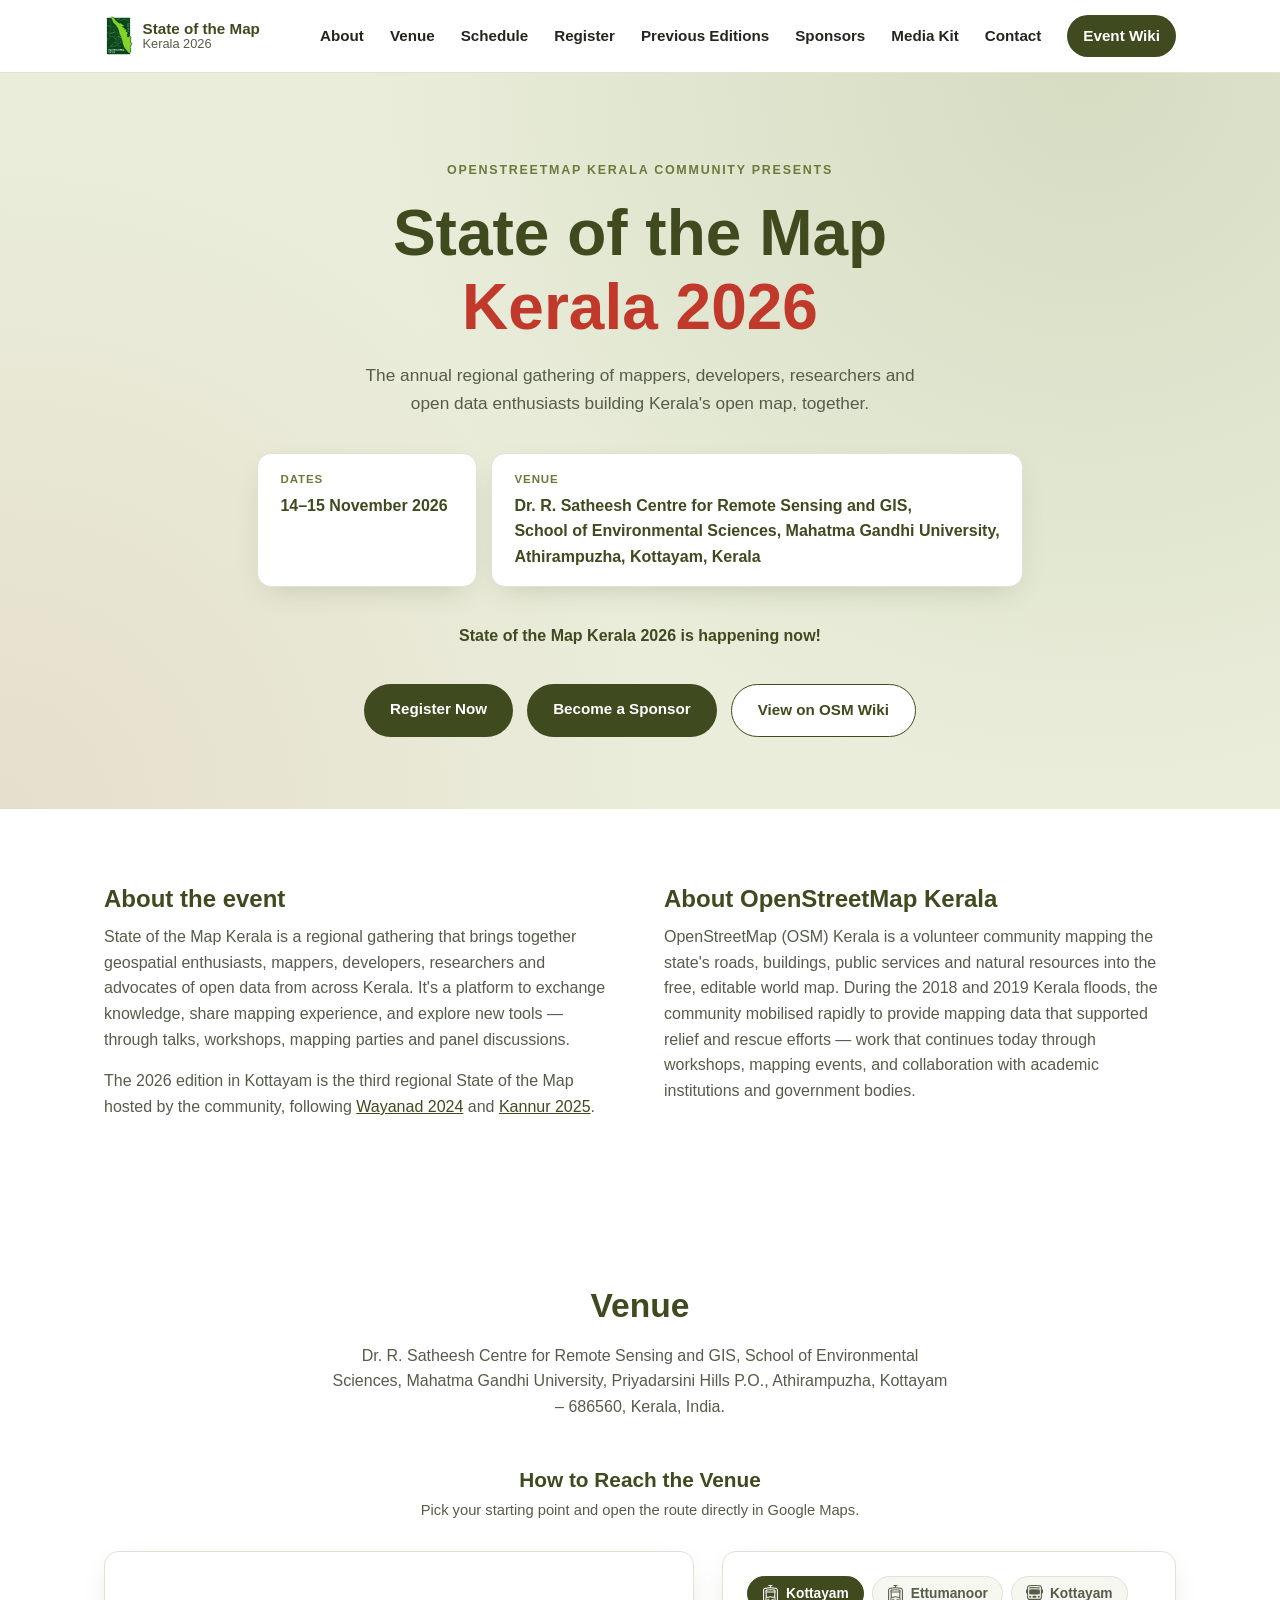
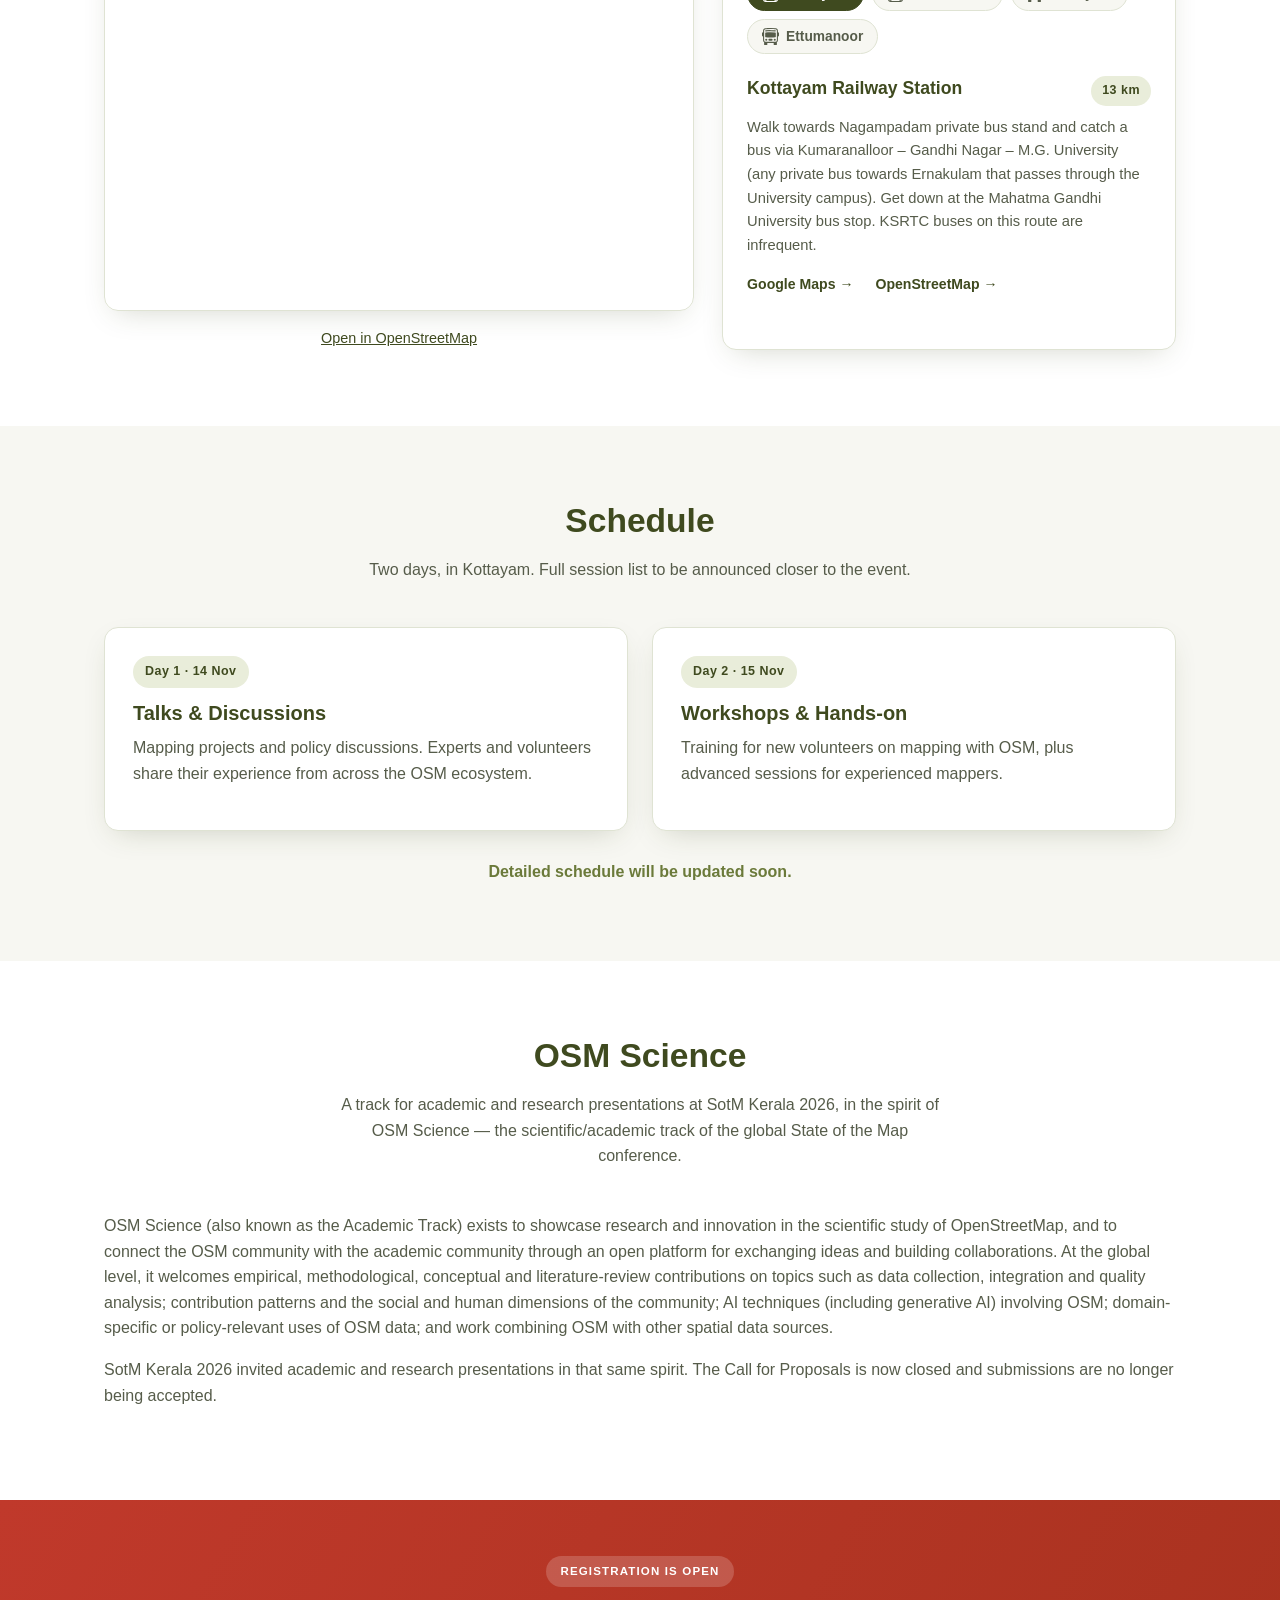
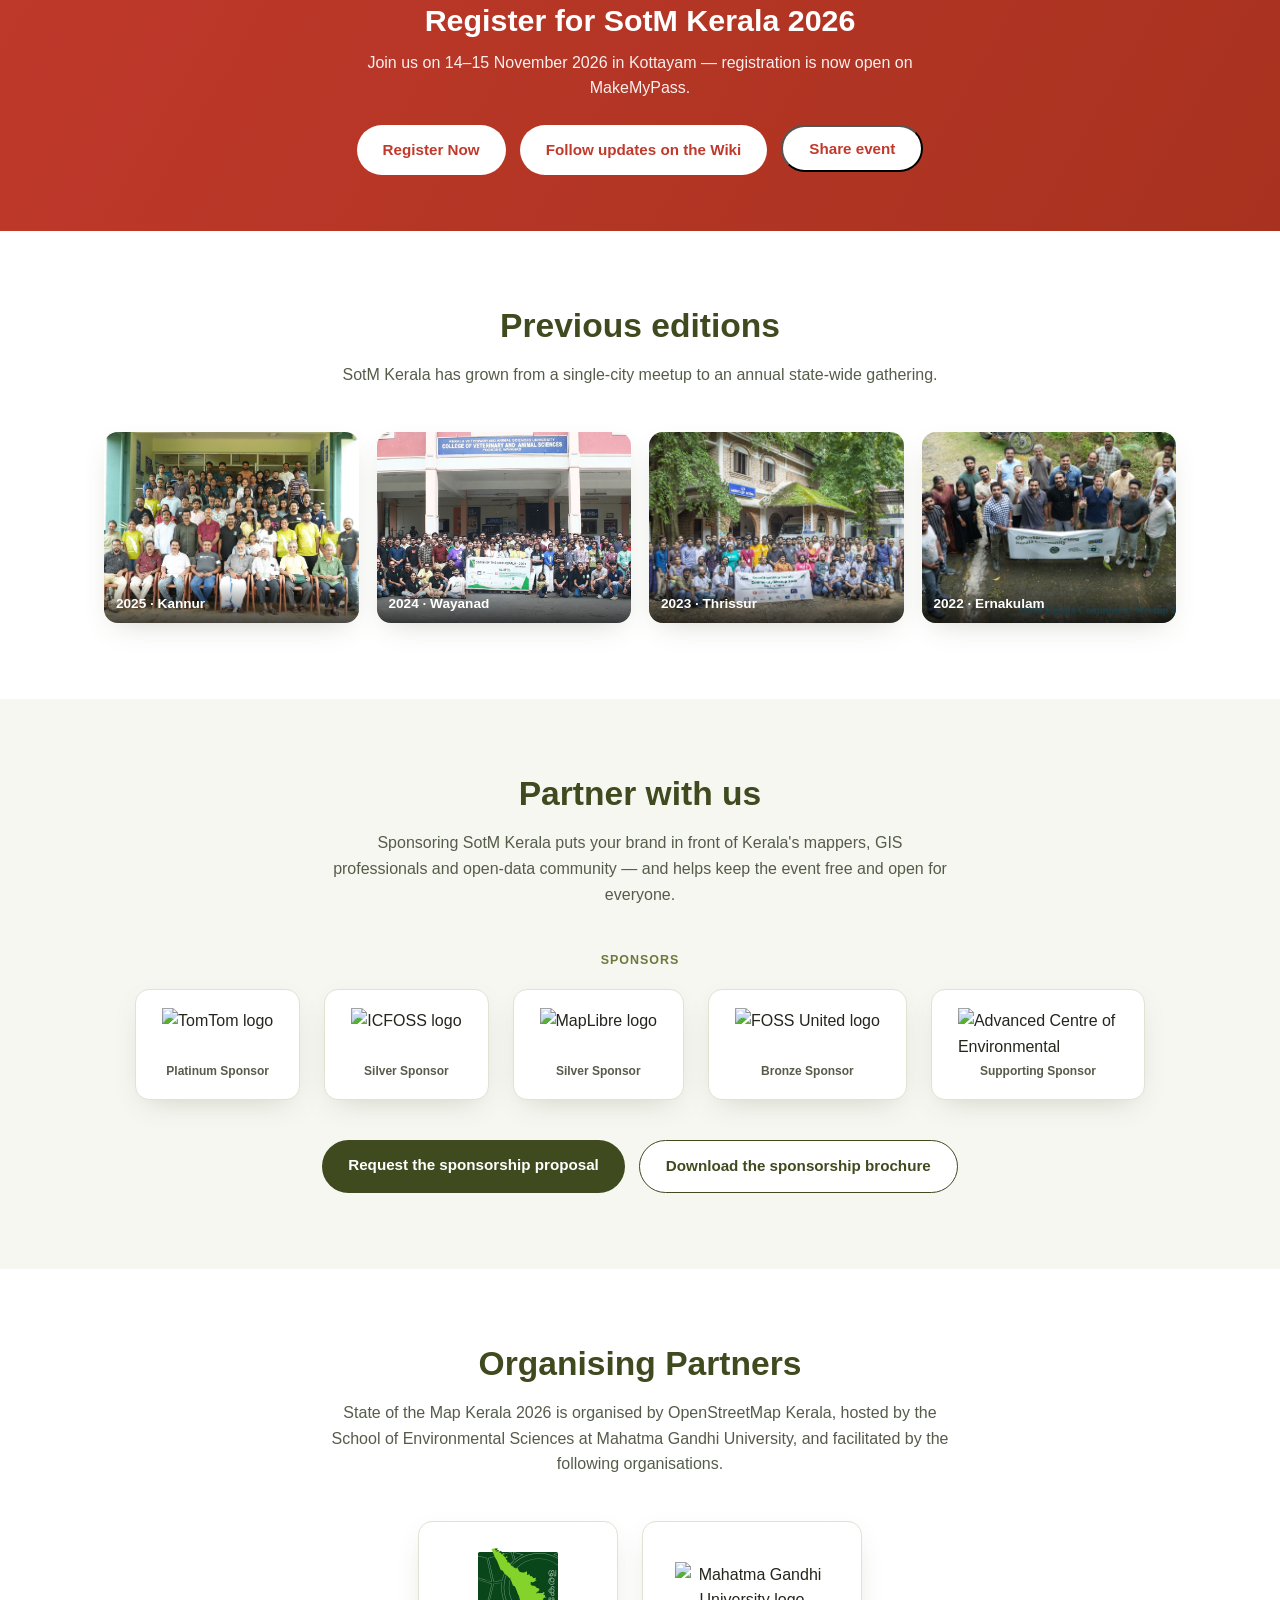
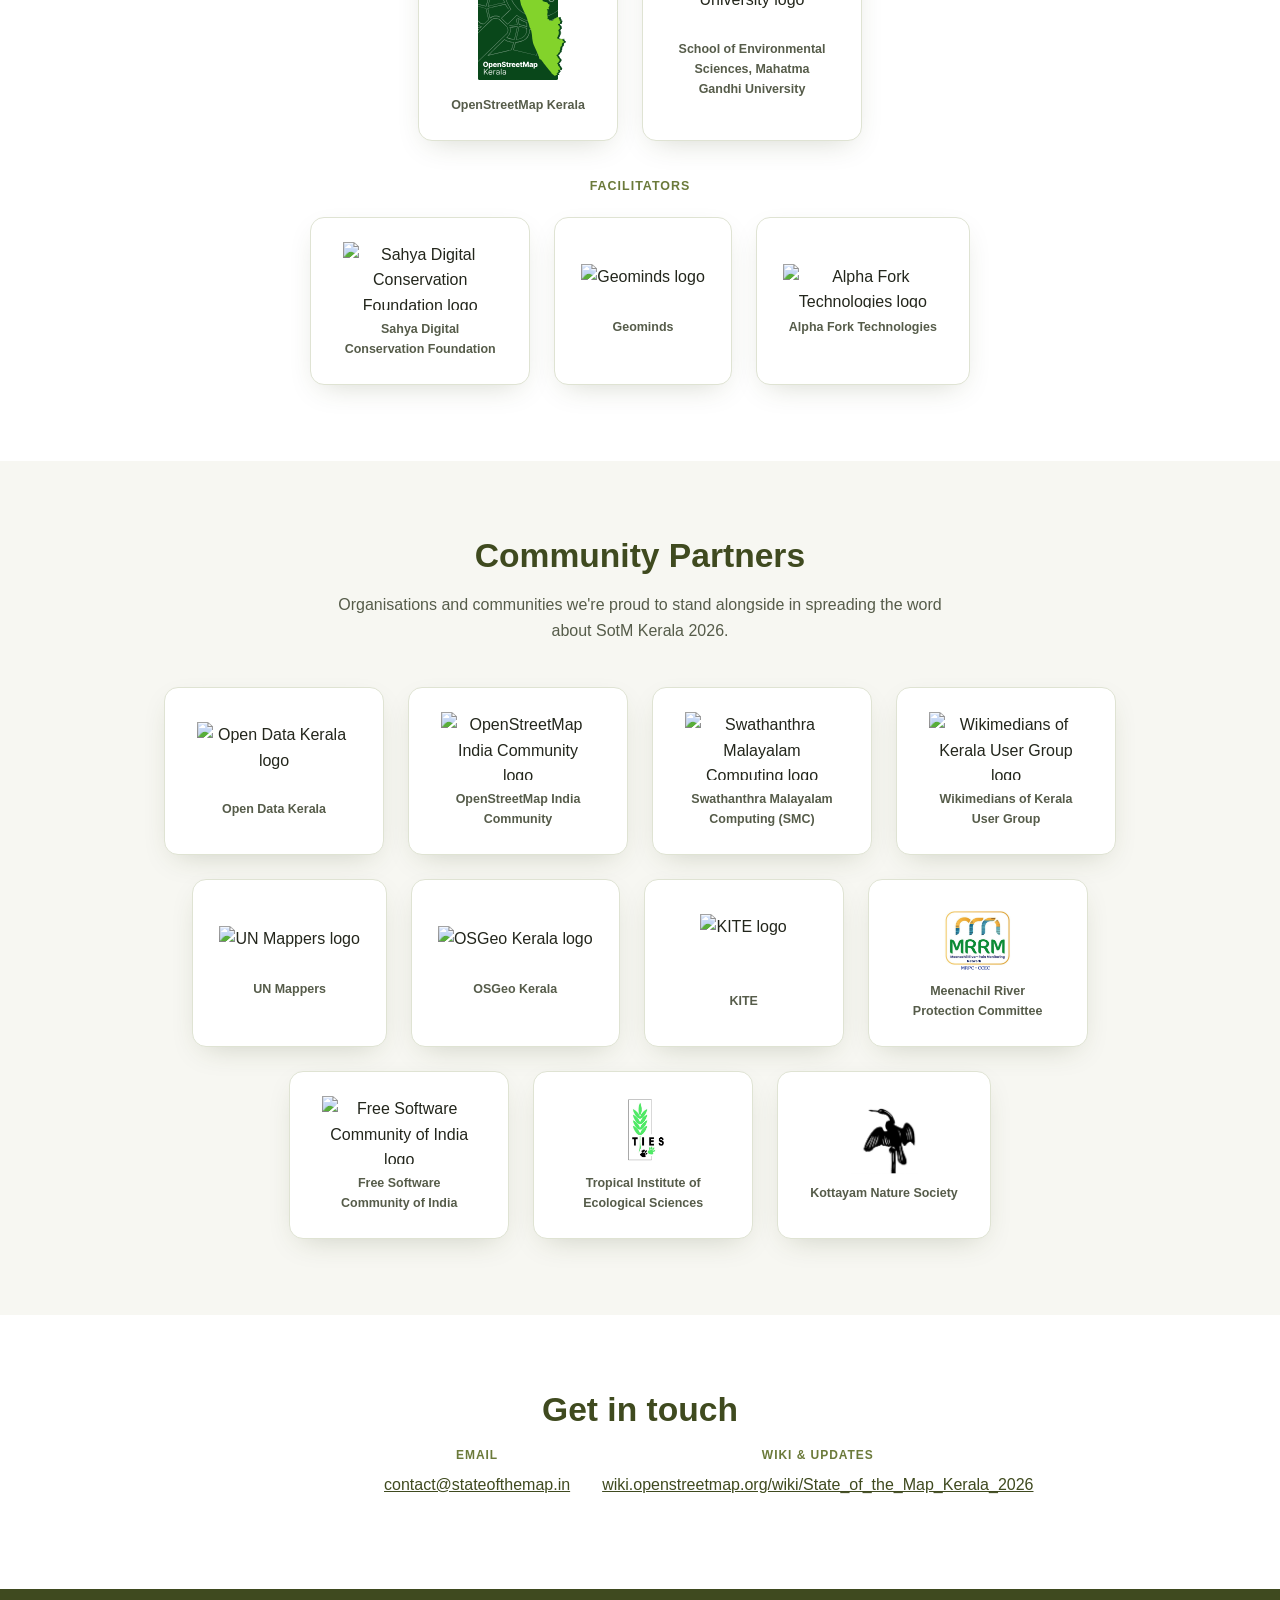
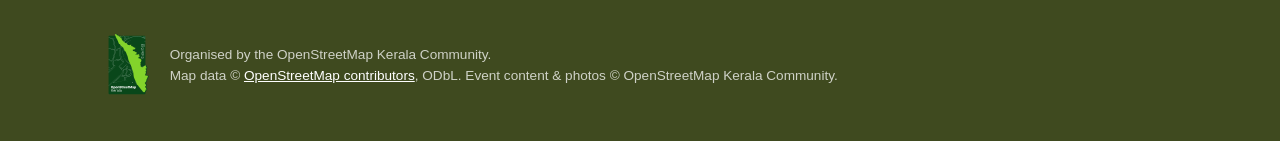
==== 2026/Website/index.html @ 3f7a36e0 "Fix venue map auto-scroll on load; move ACESSD to Supporting Sponsor; fix SES link" ====
<!DOCTYPE html>
<html lang="en">
<head>
<meta charset="UTF-8">
<meta name="viewport" content="width=device-width, initial-scale=1.0">
<title>State of the Map Kerala 2026</title>
<meta name="description" content="State of the Map Kerala 2026 — the annual regional conference for OpenStreetMap mappers, developers and open data enthusiasts in Kerala. 14–15 November 2026, Kottayam.">

<meta property="og:title" content="State of the Map Kerala 2026">
<meta property="og:description" content="14–15 November 2026 · Dr. R. Satheesh Centre for Remote Sensing and GIS, School of Environmental Sciences, Mahatma Gandhi University, Kottayam, Kerala">
<meta property="og:type" content="website">
<meta property="og:url" content="https://kerala.stateofthemap.in">
<meta property="og:image" content="https://kerala.stateofthemap.in/assets/img/2025.jpg">

<link rel="icon" type="image/png" href="assets/favicon.png">
<link rel="stylesheet" href="https://unpkg.com/maplibre-gl@6.16.0/dist/maplibre-gl.css">
<link rel="stylesheet" href="assets/css/style.css">
</head>
<body>

<a class="skip-link" href="#main">Skip to content</a>

<header class="site-header" id="top">
  <div class="wrap header-inner">
    <a class="brand" href="#top">
      <img src="assets/logo.svg" alt="OpenStreetMap Kerala logo" class="brand-logo">
      <span class="brand-text">
        <strong>State of the Map</strong>
        <em>Kerala 2026</em>
      </span>
    </a>
    <button class="nav-toggle" id="navToggle" aria-label="Toggle navigation" aria-expanded="false">
      <span></span><span></span><span></span>
    </button>
    <nav class="site-nav" id="siteNav">
      <a href="#about">About</a>
      <a href="#venue">Venue</a>
      <a href="#schedule">Schedule</a>
      <a href="#register">Register</a>
      <a href="#editions">Previous Editions</a>
      <a href="#sponsors">Sponsors</a>
      <a href="media-kit.html">Media Kit</a>
      <a href="#contact">Contact</a>
      <a href="https://wiki.openstreetmap.org/wiki/State_of_the_Map_Kerala_2026" class="nav-cta" target="_blank" rel="noopener">Event Wiki</a>
    </nav>
  </div>
</header>

<main id="main">

  <section class="hero">
    <div class="wrap hero-inner">
      <p class="eyebrow">OpenStreetMap Kerala Community presents</p>
      <h1>State of the Map<br><span>Kerala 2026</span></h1>
      <p class="hero-sub">The annual regional gathering of mappers, developers, researchers and open&nbsp;data enthusiasts building Kerala's open map, together.</p>

      <div class="hero-facts">
        <div class="fact">
          <span class="fact-label">Dates</span>
          <span class="fact-value">14&ndash;15 November 2026</span>
        </div>
        <div class="fact">
          <span class="fact-label">Venue</span>
          <span class="fact-value">Dr. R. Satheesh Centre for Remote Sensing and GIS,<br>School of Environmental Sciences, Mahatma Gandhi University,<br>Athirampuzha, Kottayam, Kerala</span>
        </div>
      </div>

      <div class="countdown" id="countdown" aria-live="polite">
        <div class="countdown-item">
          <span class="countdown-value" id="cdDays">00</span>
          <span class="countdown-label">Days</span>
        </div>
        <div class="countdown-item">
          <span class="countdown-value" id="cdHours">00</span>
          <span class="countdown-label">Hours</span>
        </div>
        <div class="countdown-item">
          <span class="countdown-value" id="cdMinutes">00</span>
          <span class="countdown-label">Minutes</span>
        </div>
        <div class="countdown-item">
          <span class="countdown-value" id="cdSeconds">00</span>
          <span class="countdown-label">Seconds</span>
        </div>
      </div>

      <div class="hero-actions">
        <a class="btn btn-primary" href="https://makemypass.com/event/state-of-the-map-kerala-2026" target="_blank" rel="noopener">Register Now</a>
        <a class="btn btn-primary" href="#sponsors">Become a Sponsor</a>
        <a class="btn btn-ghost" href="https://wiki.openstreetmap.org/wiki/State_of_the_Map_Kerala_2026" target="_blank" rel="noopener">View on OSM Wiki</a>
      </div>
    </div>
  </section>

  <section id="about" class="section">
    <div class="wrap two-col">
      <div class="col">
        <h2>About the event</h2>
        <p>State of the Map Kerala is a regional gathering that brings together geospatial enthusiasts, mappers, developers, researchers and advocates of open data from across Kerala. It's a platform to exchange knowledge, share mapping experience, and explore new tools &mdash; through talks, workshops, mapping parties and panel discussions.</p>
        <p>The 2026 edition in Kottayam is the third regional State of the Map hosted by the community, following <a href="https://wiki.openstreetmap.org/wiki/State_of_the_Map_Kerala_2024">Wayanad&nbsp;2024</a> and <a href="https://wiki.openstreetmap.org/wiki/State_of_the_Map_Kerala_2025">Kannur&nbsp;2025</a>.</p>
      </div>
      <div class="col">
        <h2>About OpenStreetMap Kerala</h2>
        <p>OpenStreetMap (OSM) Kerala is a volunteer community mapping the state's roads, buildings, public services and natural resources into the free, editable world map. During the 2018 and 2019 Kerala floods, the community mobilised rapidly to provide mapping data that supported relief and rescue efforts &mdash; work that continues today through workshops, mapping events, and collaboration with academic institutions and government bodies.</p>
      </div>
    </div>
  </section>

  <section id="venue" class="section">
    <div class="wrap">
      <h2 class="section-title">Venue</h2>
      <p class="section-lede">Dr. R. Satheesh Centre for Remote Sensing and GIS, School of Environmental Sciences, Mahatma Gandhi University, Priyadarsini Hills P.O., Athirampuzha, Kottayam &ndash; 686560, Kerala, India.</p>

      <div class="venue-directions">
        <h3 class="venue-directions-title">How to Reach the Venue</h3>
        <p class="venue-directions-note">Pick your starting point and open the route directly in Google Maps.</p>
        <div class="reach-grid">
          <div class="reach-map-col">
            <div id="venue-map" class="venue-map" role="img" aria-label="Map showing the SotM Kerala 2026 venue in Athirampuzha, Kottayam"></div>
            <p class="venue-map-caption"><a href="https://www.openstreetmap.org/?mlat=9.658120&mlon=76.534364#map=18/9.658120/76.534364" target="_blank" rel="noopener">Open in OpenStreetMap</a></p>
          </div>
          <div class="reach-panel">
            <div class="reach-tabs" role="tablist" aria-label="Choose a starting point">
              <button type="button" class="reach-tab is-active" role="tab" aria-selected="true" aria-controls="reach-panel-kottayam-rail" id="reach-tab-kottayam-rail" data-target="reach-panel-kottayam-rail">
                <svg class="reach-tab-icon" xmlns="http://www.w3.org/2000/svg" viewBox="0 0 16 16" fill="currentColor" aria-hidden="true"><path d="M6.5 0a.5.5 0 0 0 0 1h1v1.011c-1.525.064-3.346.394-4.588.655C1.775 2.904 1 3.915 1 5.055V13.5A2.5 2.5 0 0 0 3.5 16h9a2.5 2.5 0 0 0 2.5-2.5V5.055c0-1.14-.775-2.15-1.912-2.39-1.242-.26-3.063-.59-4.588-.654V1h1a.5.5 0 0 0 0-1zM8 3c1.497 0 3.505.356 4.883.644.653.137 1.117.722 1.117 1.411V13.5a1.5 1.5 0 0 1-1.072 1.438 76 76 0 0 1-.1-.792c-.092-.761-.2-1.752-.266-2.682A21 21 0 0 1 12.5 10c0-1.051.143-2.404.278-3.435l.07-.522c.112-.798-.42-1.571-1.244-1.697C10.644 4.199 9.136 4 8 4s-2.645.2-3.604.346c-.825.126-1.356.9-1.244 1.697q.034.24.07.522C3.357 7.596 3.5 8.949 3.5 10c0 .428-.024.933-.062 1.464a57 57 0 0 1-.266 2.682c-.038.31-.072.58-.1.792A1.5 1.5 0 0 1 2 13.5V5.055c0-.69.464-1.274 1.117-1.41C4.495 3.354 6.503 3 8 3m3.835 11.266c.034.28.066.53.093.734H4.072a63 63 0 0 0 .328-3h2.246c.36 0 .704-.143.958-.396a.35.35 0 0 1 .25-.104h.292a.35.35 0 0 1 .25.104c.254.253.599.396.958.396H11.6c.068.808.158 1.621.236 2.266ZM6 13.5a.5.5 0 1 1-1 0 .5.5 0 0 1 1 0m0 0a.5.5 0 1 1 1 0 .5.5 0 0 1-1 0m3.5.5a.5.5 0 0 0 .5-.5.5.5 0 1 0 1 0 .5.5 0 0 0-1 0 .5.5 0 1 0-.5.5m-5.03-3c.019-.353.03-.692.03-1 0-.927-.104-2.051-.216-3h7.432c-.112.949-.216 2.073-.216 3 0 .308.011.647.03 1H9.354a.35.35 0 0 1-.25-.104 1.35 1.35 0 0 0-.958-.396h-.292c-.36 0-.704.143-.958.396a.35.35 0 0 1-.25.104zm-.315-5-.013-.096a.497.497 0 0 1 .405-.57C5.505 5.188 6.947 5 8 5s2.495.188 3.453.334a.497.497 0 0 1 .405.57L11.845 6z"/></svg>
                Kottayam
              </button>
              <button type="button" class="reach-tab" role="tab" aria-selected="false" aria-controls="reach-panel-ettumanoor-rail" id="reach-tab-ettumanoor-rail" data-target="reach-panel-ettumanoor-rail">
                <svg class="reach-tab-icon" xmlns="http://www.w3.org/2000/svg" viewBox="0 0 16 16" fill="currentColor" aria-hidden="true"><path d="M6.5 0a.5.5 0 0 0 0 1h1v1.011c-1.525.064-3.346.394-4.588.655C1.775 2.904 1 3.915 1 5.055V13.5A2.5 2.5 0 0 0 3.5 16h9a2.5 2.5 0 0 0 2.5-2.5V5.055c0-1.14-.775-2.15-1.912-2.39-1.242-.26-3.063-.59-4.588-.654V1h1a.5.5 0 0 0 0-1zM8 3c1.497 0 3.505.356 4.883.644.653.137 1.117.722 1.117 1.411V13.5a1.5 1.5 0 0 1-1.072 1.438 76 76 0 0 1-.1-.792c-.092-.761-.2-1.752-.266-2.682A21 21 0 0 1 12.5 10c0-1.051.143-2.404.278-3.435l.07-.522c.112-.798-.42-1.571-1.244-1.697C10.644 4.199 9.136 4 8 4s-2.645.2-3.604.346c-.825.126-1.356.9-1.244 1.697q.034.24.07.522C3.357 7.596 3.5 8.949 3.5 10c0 .428-.024.933-.062 1.464a57 57 0 0 1-.266 2.682c-.038.31-.072.58-.1.792A1.5 1.5 0 0 1 2 13.5V5.055c0-.69.464-1.274 1.117-1.41C4.495 3.354 6.503 3 8 3m3.835 11.266c.034.28.066.53.093.734H4.072a63 63 0 0 0 .328-3h2.246c.36 0 .704-.143.958-.396a.35.35 0 0 1 .25-.104h.292a.35.35 0 0 1 .25.104c.254.253.599.396.958.396H11.6c.068.808.158 1.621.236 2.266ZM6 13.5a.5.5 0 1 1-1 0 .5.5 0 0 1 1 0m0 0a.5.5 0 1 1 1 0 .5.5 0 0 1-1 0m3.5.5a.5.5 0 0 0 .5-.5.5.5 0 1 0 1 0 .5.5 0 0 0-1 0 .5.5 0 1 0-.5.5m-5.03-3c.019-.353.03-.692.03-1 0-.927-.104-2.051-.216-3h7.432c-.112.949-.216 2.073-.216 3 0 .308.011.647.03 1H9.354a.35.35 0 0 1-.25-.104 1.35 1.35 0 0 0-.958-.396h-.292c-.36 0-.704.143-.958.396a.35.35 0 0 1-.25.104zm-.315-5-.013-.096a.497.497 0 0 1 .405-.57C5.505 5.188 6.947 5 8 5s2.495.188 3.453.334a.497.497 0 0 1 .405.57L11.845 6z"/></svg>
                Ettumanoor
              </button>
              <button type="button" class="reach-tab" role="tab" aria-selected="false" aria-controls="reach-panel-kottayam-bus" id="reach-tab-kottayam-bus" data-target="reach-panel-kottayam-bus">
                <svg class="reach-tab-icon" xmlns="http://www.w3.org/2000/svg" viewBox="0 0 16 16" fill="currentColor" aria-hidden="true"><path d="M5 11a1 1 0 1 1-2 0 1 1 0 0 1 2 0m8 0a1 1 0 1 1-2 0 1 1 0 0 1 2 0m-6-1a1 1 0 1 0 0 2h2a1 1 0 1 0 0-2zm1-6c-1.876 0-3.426.109-4.552.226A.5.5 0 0 0 3 4.723v3.554a.5.5 0 0 0 .448.497C4.574 8.891 6.124 9 8 9s3.426-.109 4.552-.226A.5.5 0 0 0 13 8.277V4.723a.5.5 0 0 0-.448-.497A44 44 0 0 0 8 4m0-1c-1.837 0-3.353.107-4.448.22a.5.5 0 1 1-.104-.994A44 44 0 0 1 8 2c1.876 0 3.426.109 4.552.226a.5.5 0 1 1-.104.994A43 43 0 0 0 8 3"/><path d="M15 8a1 1 0 0 0 1-1V5a1 1 0 0 0-1-1V2.64c0-1.188-.845-2.232-2.064-2.372A44 44 0 0 0 8 0C5.9 0 4.208.136 3.064.268 1.845.408 1 1.452 1 2.64V4a1 1 0 0 0-1 1v2a1 1 0 0 0 1 1v3.5c0 .818.393 1.544 1 2v2a.5.5 0 0 0 .5.5h2a.5.5 0 0 0 .5-.5V14h6v1.5a.5.5 0 0 0 .5.5h2a.5.5 0 0 0 .5-.5v-2c.607-.456 1-1.182 1-2zM8 1c2.056 0 3.71.134 4.822.261.676.078 1.178.66 1.178 1.379v8.86a1.5 1.5 0 0 1-1.5 1.5h-9A1.5 1.5 0 0 1 2 11.5V2.64c0-.72.502-1.301 1.178-1.379A43 43 0 0 1 8 1"/></svg>
                Kottayam
              </button>
              <button type="button" class="reach-tab" role="tab" aria-selected="false" aria-controls="reach-panel-ettumanoor-bus" id="reach-tab-ettumanoor-bus" data-target="reach-panel-ettumanoor-bus">
                <svg class="reach-tab-icon" xmlns="http://www.w3.org/2000/svg" viewBox="0 0 16 16" fill="currentColor" aria-hidden="true"><path d="M5 11a1 1 0 1 1-2 0 1 1 0 0 1 2 0m8 0a1 1 0 1 1-2 0 1 1 0 0 1 2 0m-6-1a1 1 0 1 0 0 2h2a1 1 0 1 0 0-2zm1-6c-1.876 0-3.426.109-4.552.226A.5.5 0 0 0 3 4.723v3.554a.5.5 0 0 0 .448.497C4.574 8.891 6.124 9 8 9s3.426-.109 4.552-.226A.5.5 0 0 0 13 8.277V4.723a.5.5 0 0 0-.448-.497A44 44 0 0 0 8 4m0-1c-1.837 0-3.353.107-4.448.22a.5.5 0 1 1-.104-.994A44 44 0 0 1 8 2c1.876 0 3.426.109 4.552.226a.5.5 0 1 1-.104.994A43 43 0 0 0 8 3"/><path d="M15 8a1 1 0 0 0 1-1V5a1 1 0 0 0-1-1V2.64c0-1.188-.845-2.232-2.064-2.372A44 44 0 0 0 8 0C5.9 0 4.208.136 3.064.268 1.845.408 1 1.452 1 2.64V4a1 1 0 0 0-1 1v2a1 1 0 0 0 1 1v3.5c0 .818.393 1.544 1 2v2a.5.5 0 0 0 .5.5h2a.5.5 0 0 0 .5-.5V14h6v1.5a.5.5 0 0 0 .5.5h2a.5.5 0 0 0 .5-.5v-2c.607-.456 1-1.182 1-2zM8 1c2.056 0 3.71.134 4.822.261.676.078 1.178.66 1.178 1.379v8.86a1.5 1.5 0 0 1-1.5 1.5h-9A1.5 1.5 0 0 1 2 11.5V2.64c0-.72.502-1.301 1.178-1.379A43 43 0 0 1 8 1"/></svg>
                Ettumanoor
              </button>
            </div>
            <div class="reach-panels">
              <div class="reach-panel-body is-active" id="reach-panel-kottayam-rail" role="tabpanel" aria-labelledby="reach-tab-kottayam-rail">
                <div class="reach-panel-head">
                  <strong>Kottayam Railway Station</strong>
                  <span class="route-dist">13 km</span>
                </div>
                <p>Walk towards Nagampadam private bus stand and catch a bus via Kumaranalloor &ndash; Gandhi Nagar &ndash; M.G. University (any private bus towards Ernakulam that passes through the University campus). Get down at the Mahatma Gandhi University bus stop. KSRTC buses on this route are infrequent.</p>
                <div class="route-directions-row">
                  <a class="route-directions" href="https://www.google.com/maps/dir/?api=1&amp;origin=Kottayam+Railway+Station&amp;destination=9.658120,76.534364" target="_blank" rel="noopener">Google Maps &rarr;</a>
                  <a class="route-directions" href="https://www.openstreetmap.org/directions?engine=fossgis_osrm_car&amp;route=9.5948345,76.5317478%3B9.658120%2C76.534364" target="_blank" rel="noopener">OpenStreetMap &rarr;</a>
                </div>
              </div>
              <div class="reach-panel-body" id="reach-panel-ettumanoor-rail" role="tabpanel" aria-labelledby="reach-tab-ettumanoor-rail" hidden>
                <div class="reach-panel-head">
                  <strong>Ettumanoor Railway Station</strong>
                  <span class="route-dist">~4 km</span>
                </div>
                <p>Auto-rickshaws are available from the station. Or walk towards the Manakkapadam over-bridge bus stop (500 m), on the road leading to Mahatma Gandhi University via Athirampuzha. The campus is about 4 km from the station.</p>
                <div class="route-directions-row">
                  <a class="route-directions" href="https://www.google.com/maps/dir/?api=1&amp;origin=Ettumanoor+Railway+Station&amp;destination=9.658120,76.534364" target="_blank" rel="noopener">Google Maps &rarr;</a>
                  <a class="route-directions" href="https://www.openstreetmap.org/directions?engine=fossgis_osrm_car&amp;route=9.6750095,76.5460334%3B9.658120%2C76.534364" target="_blank" rel="noopener">OpenStreetMap &rarr;</a>
                </div>
              </div>
              <div class="reach-panel-body" id="reach-panel-kottayam-bus" role="tabpanel" aria-labelledby="reach-tab-kottayam-bus" hidden>
                <div class="reach-panel-head">
                  <strong>Kottayam KSRTC Bus Stand</strong>
                  <span class="route-dist">~11&ndash;12 km</span>
                </div>
                <p>Walk towards Thirunakkara private bus stand and catch a bus via Kumaranalloor &ndash; Gandhi Nagar &ndash; M.G. University only.</p>
                <div class="route-directions-row">
                  <a class="route-directions" href="https://www.google.com/maps/dir/?api=1&amp;origin=Kottayam+KSRTC+Bus+Stand&amp;destination=9.658120,76.534364" target="_blank" rel="noopener">Google Maps &rarr;</a>
                  <a class="route-directions" href="https://www.openstreetmap.org/directions?engine=fossgis_osrm_car&amp;route=9.5858048,76.5234380%3B9.658120%2C76.534364" target="_blank" rel="noopener">OpenStreetMap &rarr;</a>
                </div>
              </div>
              <div class="reach-panel-body" id="reach-panel-ettumanoor-bus" role="tabpanel" aria-labelledby="reach-tab-ettumanoor-bus" hidden>
                <div class="reach-panel-head">
                  <strong>Ettumanoor Private / KSRTC Bus Stand</strong>
                  <span class="route-dist">~14 km</span>
                </div>
                <p>Walk towards the Ettumanoor&ndash;Athirampuzha road and catch a bus via M.G. University.</p>
                <div class="route-directions-row">
                  <a class="route-directions" href="https://www.google.com/maps/dir/?api=1&amp;origin=Ettumanoor+KSRTC+Bus+Stand&amp;destination=9.658120,76.534364" target="_blank" rel="noopener">Google Maps &rarr;</a>
                  <a class="route-directions" href="https://www.openstreetmap.org/directions?engine=fossgis_osrm_car&amp;route=9.6690603,76.5569732%3B9.658120%2C76.534364" target="_blank" rel="noopener">OpenStreetMap &rarr;</a>
                </div>
              </div>
            </div>
          </div>
        </div>
      </div>
    </div>
  </section>

  <section id="schedule" class="section alt">
    <div class="wrap">
      <h2 class="section-title">Schedule</h2>
      <p class="section-lede">Two days, in Kottayam. Full session list to be announced closer to the event.</p>
      <div class="schedule-grid">
        <div class="day-card">
          <span class="day-tag">Day 1 &middot; 14 Nov</span>
          <h3>Talks &amp; Discussions</h3>
          <p>Mapping projects and policy discussions. Experts and volunteers share their experience from across the OSM ecosystem.</p>
        </div>
        <div class="day-card">
          <span class="day-tag">Day 2 &middot; 15 Nov</span>
          <h3>Workshops &amp; Hands-on</h3>
          <p>Training for new volunteers on mapping with OSM, plus advanced sessions for experienced mappers.</p>
        </div>
      </div>
      <p class="schedule-note">Detailed schedule will be updated soon.</p>
    </div>
  </section>

  <section id="osm-science" class="section">
    <div class="wrap">
      <h2 class="section-title">OSM Science</h2>
      <p class="section-lede">A track for academic and research presentations at SotM Kerala 2026, in the spirit of OSM Science &mdash; the scientific/academic track of the global State of the Map conference.</p>
      <p>OSM Science (also known as the Academic Track) exists to showcase research and innovation in the scientific study of OpenStreetMap, and to connect the OSM community with the academic community through an open platform for exchanging ideas and building collaborations. At the global level, it welcomes empirical, methodological, conceptual and literature-review contributions on topics such as data collection, integration and quality analysis; contribution patterns and the social and human dimensions of the community; AI techniques (including generative AI) involving OSM; domain-specific or policy-relevant uses of OSM data; and work combining OSM with other spatial data sources.</p>
      <p>SotM Kerala 2026 invited academic and research presentations in that same spirit. The Call for Proposals is now closed and submissions are no longer being accepted.</p>
    </div>
  </section>

  <section id="register" class="register-banner">
    <div class="wrap register-inner">
      <span class="badge">Registration is open</span>
      <h2>Register for SotM Kerala 2026</h2>
      <p>Join us on 14&ndash;15 November 2026 in Kottayam &mdash; registration is now open on MakeMyPass.</p>
      <div class="hero-actions">
        <a class="btn btn-light" href="https://makemypass.com/event/state-of-the-map-kerala-2026" target="_blank" rel="noopener">Register Now</a>
        <a class="btn btn-light" href="https://wiki.openstreetmap.org/wiki/State_of_the_Map_Kerala_2026" target="_blank" rel="noopener">Follow updates on the Wiki</a>
        <div class="share-wrap">
          <button type="button" class="btn btn-light" id="shareToggle" aria-haspopup="true" aria-expanded="false" aria-controls="sharePanel">Share event</button>
          <div class="share-panel" id="sharePanel" hidden>
            <a class="share-item" id="shareX" href="#" target="_blank" rel="noopener noreferrer">Share on X</a>
            <button type="button" class="share-item" id="shareMastodon">Share on Mastodon</button>
            <button type="button" class="share-item" id="shareLinkedIn">Share on LinkedIn</button>
            <a class="share-item" id="shareTelegram" href="#" target="_blank" rel="noopener noreferrer">Share on Telegram</a>
            <a class="share-item" id="shareEmail" href="#">Share by email</a>
            <div class="share-divider"></div>
            <span class="share-panel-label">Other platforms</span>
            <button type="button" class="share-item" id="copyShort">Copy short text</button>
            <button type="button" class="share-item" id="copyLong">Copy long text</button>
          </div>
        </div>
      </div>
    </div>
  </section>

  <section id="editions" class="section">
    <div class="wrap">
      <h2 class="section-title">Previous editions</h2>
      <p class="section-lede">SotM Kerala has grown from a single-city meetup to an annual state-wide gathering.</p>
      <div class="editions-grid">
        <a class="edition-card" href="https://wiki.openstreetmap.org/wiki/State_of_the_Map_Kerala_2025" target="_blank" rel="noopener">
          <img src="assets/img/2025.jpg" alt="State of the Map Kerala 2025 group photo, Kannur" loading="lazy">
          <span class="edition-tag">2025 &middot; Kannur</span>
        </a>
        <a class="edition-card" href="https://wiki.openstreetmap.org/wiki/State_of_the_Map_Kerala_2024" target="_blank" rel="noopener">
          <img src="assets/img/2024.jpg" alt="State of the Map Kerala 2024 group photo, Wayanad" loading="lazy">
          <span class="edition-tag">2024 &middot; Wayanad</span>
        </a>
        <a class="edition-card" href="https://wiki.openstreetmap.org/wiki/OSM_Kerala_Community_Meetup_2023" target="_blank" rel="noopener">
          <img src="assets/img/2023.jpg" alt="OSM Kerala Community Meetup 2023 group photo, Thrissur" loading="lazy">
          <span class="edition-tag">2023 &middot; Thrissur</span>
        </a>
        <a class="edition-card" href="https://wiki.openstreetmap.org/wiki/OSM_Kerala_Community_Meetup_2022" target="_blank" rel="noopener">
          <img src="assets/img/2022.jpg" alt="OSM Kerala Community Meetup 2022 group photo, Ernakulam" loading="lazy">
          <span class="edition-tag">2022 &middot; Ernakulam</span>
        </a>
      </div>
    </div>
  </section>

  <section id="sponsors" class="section alt">
    <div class="wrap">
      <h2 class="section-title">Partner with us</h2>
      <p class="section-lede">Sponsoring SotM Kerala puts your brand in front of Kerala's mappers, GIS professionals and open-data community &mdash; and helps keep the event free and open for everyone.</p>
      <div class="sponsor-logos">
        <span class="sponsor-logos-label">Sponsors</span>
        <div class="sponsor-logo-row">
          <a class="sponsor-logo-card" href="https://www.tomtom.com/" target="_blank" rel="noopener">
            <img src="https://en.wikipedia.org/wiki/Special:FilePath/TomTom_logo.svg?width=300" alt="TomTom logo" loading="lazy">
            <span class="sponsor-logo-tier">Platinum Sponsor</span>
          </a>
          <a class="sponsor-logo-card" href="https://icfoss.org/" target="_blank" rel="noopener">
            <img src="https://en.wikipedia.org/wiki/Special:FilePath/ICFOSS_logo.png?width=300" alt="ICFOSS logo" loading="lazy">
            <span class="sponsor-logo-tier">Silver Sponsor</span>
          </a>
          <a class="sponsor-logo-card" href="https://maplibre.org/" target="_blank" rel="noopener">
            <img src="https://maplibre.org/img/maplibre-logos/maplibre-logo-for-light-bg.svg" alt="MapLibre logo" loading="lazy">
            <span class="sponsor-logo-tier">Silver Sponsor</span>
          </a>
          <a class="sponsor-logo-card" href="https://fossunited.org/" target="_blank" rel="noopener">
            <img src="https://wiki.openstreetmap.org/wiki/Special:FilePath/FOSSUnitedLogo.jpg?width=300" alt="FOSS United logo" loading="lazy">
            <span class="sponsor-logo-tier">Bronze Sponsor</span>
          </a>
          <a class="sponsor-logo-card" href="https://acessd.mgu.ac.in/" target="_blank" rel="noopener">
            <img src="https://acessd.mgu.ac.in/wp-content/uploads/2021/12/cropped-advancec.png" alt="Advanced Centre of Environmental Studies and Sustainable Development logo" loading="lazy">
            <span class="sponsor-logo-tier">Supporting Sponsor</span>
          </a>
        </div>
      </div>
      <div class="center-cta hero-actions">
        <a class="btn btn-primary" href="mailto:contact@stateofthemap.in?subject=SotM%20Kerala%202026%20Sponsorship">Request the sponsorship proposal</a>
        <a class="btn btn-ghost" href="assets/sotm-kerala-2026-sponsorship-brochure.pdf" target="_blank" rel="noopener">Download the sponsorship brochure</a>
      </div>
    </div>
  </section>

  <section id="organising-partners" class="section">
    <div class="wrap">
      <h2 class="section-title">Organising Partners</h2>
      <p class="section-lede">State of the Map Kerala 2026 is organised by OpenStreetMap Kerala, hosted by the School of Environmental Sciences at Mahatma Gandhi University, and facilitated by the following organisations.</p>
      <div class="partner-logo-row">
        <a class="partner-logo-card partner-logo-card--lg" href="https://wiki.openstreetmap.org/wiki/Kerala" target="_blank" rel="noopener">
          <img src="assets/logo.svg" alt="OpenStreetMap Kerala logo" class="partner-logo-tall" loading="lazy">
          <span class="partner-logo-name">OpenStreetMap Kerala</span>
        </a>
        <a class="partner-logo-card partner-logo-card--lg" href="https://ses.mgu.ac.in/dr-satheesh-centre-for-remote-sensing-and-gis/" target="_blank" rel="noopener">
          <img src="https://en.wikipedia.org/wiki/Special:FilePath/Mahatma_Gandhi_University,_Kerala_Logo.svg?width=300" alt="Mahatma Gandhi University logo" loading="lazy">
          <span class="partner-logo-name">School of Environmental Sciences, Mahatma Gandhi University</span>
        </a>
      </div>
      <span class="partner-group-label">Facilitators</span>
      <div class="partner-logo-row">
        <a class="partner-logo-card partner-logo-card--lg" href="https://sahya.org.in/" target="_blank" rel="noopener">
          <img src="https://wiki.openstreetmap.org/wiki/Special:FilePath/SDCF-Logo.svg" alt="Sahya Digital Conservation Foundation logo" loading="lazy">
          <span class="partner-logo-name">Sahya Digital Conservation Foundation</span>
        </a>
        <a class="partner-logo-card" href="https://geominds.in/" target="_blank" rel="noopener">
          <img src="https://wiki.openstreetmap.org/wiki/Special:FilePath/Geominds.png" alt="Geominds logo" loading="lazy">
          <span class="partner-logo-name">Geominds</span>
        </a>
        <a class="partner-logo-card" href="https://alphafork.com/" target="_blank" rel="noopener">
          <img src="https://wiki.openstreetmap.org/wiki/Special:FilePath/Alphafork_Logo.svg" alt="Alpha Fork Technologies logo" loading="lazy">
          <span class="partner-logo-name">Alpha Fork Technologies</span>
        </a>
      </div>
    </div>
  </section>

  <section id="community-partners" class="section alt">
    <div class="wrap">
      <h2 class="section-title">Community Partners</h2>
      <p class="section-lede">Organisations and communities we're proud to stand alongside in spreading the word about SotM Kerala 2026.</p>
      <div class="partner-logo-row">
        <a class="partner-logo-card partner-logo-card--lg" href="https://opendatakerala.org/" target="_blank" rel="noopener">
          <img src="https://wiki.openstreetmap.org/wiki/Special:FilePath/ODK_logo.png" alt="Open Data Kerala logo" loading="lazy">
          <span class="partner-logo-name">Open Data Kerala</span>
        </a>
        <a class="partner-logo-card partner-logo-card--lg" href="https://wiki.openstreetmap.org/wiki/India" target="_blank" rel="noopener">
          <img src="https://wiki.openstreetmap.org/wiki/Special:FilePath/OpenStreetMap-India.svg" alt="OpenStreetMap India Community logo" loading="lazy">
          <span class="partner-logo-name">OpenStreetMap India Community</span>
        </a>
        <a class="partner-logo-card partner-logo-card--lg" href="https://smc.org.in/en/" target="_blank" rel="noopener">
          <img src="https://wiki.openstreetmap.org/wiki/Special:FilePath/SMC_logo.png" alt="Swathanthra Malayalam Computing logo" loading="lazy">
          <span class="partner-logo-name">Swathanthra Malayalam Computing (SMC)</span>
        </a>
        <a class="partner-logo-card partner-logo-card--lg" href="https://wikimediakerala.in/" target="_blank" rel="noopener">
          <img src="https://wiki.openstreetmap.org/wiki/Special:FilePath/Wikimedians_of_Kerala_User_Group.svg" alt="Wikimedians of Kerala User Group logo" loading="lazy">
          <span class="partner-logo-name">Wikimedians of Kerala User Group</span>
        </a>
        <a class="partner-logo-card" href="https://maps.un.org/" target="_blank" rel="noopener">
          <img src="https://wiki.openstreetmap.org/wiki/Special:FilePath/UNMappers_logo.png" alt="UN Mappers logo" loading="lazy">
          <span class="partner-logo-name">UN Mappers</span>
        </a>
        <a class="partner-logo-card" href="https://wiki.osgeo.org/wiki/Kerala" target="_blank" rel="noopener">
          <img src="https://wiki.openstreetmap.org/wiki/Special:FilePath/Logo-osgeo.svg" alt="OSGeo Kerala logo" loading="lazy">
          <span class="partner-logo-name">OSGeo Kerala</span>
        </a>
        <a class="partner-logo-card partner-logo-card--lg" href="https://kite.kerala.gov.in/KITE/index.php" target="_blank" rel="noopener">
          <img src="https://wiki.openstreetmap.org/wiki/Special:FilePath/Kite_logo.png" alt="KITE logo" loading="lazy">
          <span class="partner-logo-name">KITE</span>
        </a>
        <div class="partner-logo-card partner-logo-card--lg">
          <img src="assets/mrpc-logo.jpg" alt="Meenachil River Protection Committee logo" loading="lazy">
          <span class="partner-logo-name">Meenachil River Protection Committee</span>
        </div>
        <a class="partner-logo-card partner-logo-card--lg" href="https://fsci.in/" target="_blank" rel="noopener">
          <img src="https://wiki.openstreetmap.org/wiki/Special:FilePath/Fscilogo.svg" alt="Free Software Community of India logo" loading="lazy">
          <span class="partner-logo-name">Free Software Community of India</span>
        </a>
        <div class="partner-logo-card partner-logo-card--lg">
          <img src="assets/TIES-logo.jpeg" alt="Tropical Institute of Ecological Sciences logo" loading="lazy">
          <span class="partner-logo-name">Tropical Institute of Ecological Sciences</span>
        </div>
        <div class="partner-logo-card partner-logo-card--lg">
          <img src="assets/KottayamNatureSociety.jpeg" alt="Kottayam Nature Society logo" loading="lazy">
          <span class="partner-logo-name">Kottayam Nature Society</span>
        </div>
      </div>
    </div>
  </section>

  <section id="contact" class="section">
    <div class="wrap contact-inner">
      <h2 class="section-title">Get in touch</h2>
      <div class="contact-grid">
        <div>
          <span class="contact-label">Email</span>
          <p><a href="mailto:contact@stateofthemap.in">contact@stateofthemap.in</a></p>
        </div>
        <div>
          <span class="contact-label">Wiki &amp; updates</span>
          <p><a href="https://wiki.openstreetmap.org/wiki/State_of_the_Map_Kerala_2026" target="_blank" rel="noopener">wiki.openstreetmap.org/wiki/State_of_the_Map_Kerala_2026</a></p>
        </div>
      </div>
    </div>
  </section>

</main>

<footer class="site-footer">
  <div class="wrap footer-inner">
    <img src="assets/logo.svg" alt="OpenStreetMap Kerala logo" class="footer-logo">
    <p>Organised by the OpenStreetMap Kerala Community.<br>
    Map data &copy; <a href="https://www.openstreetmap.org/copyright" target="_blank" rel="noopener">OpenStreetMap contributors</a>, ODbL. Event content &amp; photos &copy; OpenStreetMap Kerala Community.</p>
  </div>
</footer>

<script src="assets/js/venue-map.js"></script>
<script src="assets/js/reach-tabs.js" defer></script>
<script src="assets/js/main.js"></script>
<script src="assets/js/share.js"></script>
<script src="assets/js/countdown.js"></script>
</body>
</html>
---- 2026/Website/assets/css/style.css ----
/* State of the Map Kerala 2026 — base styles */

:root {
  --green-dark: #3f4a1f;
  --green-mid: #6b7a3a;
  --green-light: #e9edda;
  --cream: #f7f7f2;
  --red: #c0392b;
  --text: #23261c;
  --text-soft: #565c4a;
  --white: #ffffff;
  --border: #dfe3d3;
  --radius: 14px;
  --shadow: 0 10px 30px -12px rgba(63, 74, 31, 0.25);
  --maxw: 1120px;
}

* { box-sizing: border-box; }
html { scroll-behavior: smooth; }

body {
  margin: 0;
  font-family: -apple-system, BlinkMacSystemFont, "Segoe UI", Roboto, Helvetica, Arial, sans-serif;
  color: var(--text);
  background: var(--white);
  line-height: 1.6;
}

h1, h2, h3 { font-weight: 800; line-height: 1.15; margin: 0 0 0.5em; color: var(--green-dark); }
p { margin: 0 0 1em; color: var(--text-soft); }
a { color: var(--green-dark); }
img { max-width: 100%; display: block; }

.wrap {
  max-width: var(--maxw);
  margin: 0 auto;
  padding: 0 24px;
}

.skip-link {
  position: absolute;
  left: -999px;
  top: auto;
}
.skip-link:focus {
  left: 16px;
  top: 16px;
  background: var(--white);
  padding: 10px 16px;
  border-radius: 8px;
  z-index: 999;
}

/* Header */
.site-header {
  position: sticky;
  top: 0;
  z-index: 50;
  background: rgba(255, 255, 255, 0.92);
  backdrop-filter: saturate(180%) blur(8px);
  border-bottom: 1px solid var(--border);
}
.header-inner {
  display: flex;
  align-items: center;
  justify-content: space-between;
  height: 72px;
}
.brand {
  display: flex;
  align-items: center;
  gap: 10px;
  text-decoration: none;
  color: var(--green-dark);
}
.brand-logo { height: 40px; width: auto; }
.brand-text { display: flex; flex-direction: column; line-height: 1.15; }
.brand-text strong { font-size: 0.95rem; }
.brand-text em { font-style: normal; font-size: 0.8rem; color: var(--text-soft); }

.site-nav {
  display: flex;
  align-items: center;
  gap: 26px;
}
.site-nav a {
  text-decoration: none;
  color: var(--text);
  font-size: 0.95rem;
  font-weight: 600;
}
.site-nav a:hover { color: var(--green-dark); }
.nav-cta {
  background: var(--green-dark);
  color: var(--white) !important;
  padding: 9px 16px;
  border-radius: 999px;
}
.nav-cta:hover { background: var(--green-mid); }

.nav-toggle {
  display: none;
  flex-direction: column;
  gap: 5px;
  background: none;
  border: none;
  padding: 8px;
  cursor: pointer;
}
.nav-toggle span {
  width: 24px;
  height: 2px;
  background: var(--green-dark);
  display: block;
}

/* Hero */
.hero {
  background:
    radial-gradient(circle at 85% 0%, rgba(107,122,58,0.15), transparent 55%),
    radial-gradient(circle at 0% 100%, rgba(192,57,43,0.08), transparent 45%),
    var(--green-light);
  padding: 88px 0 72px;
  text-align: center;
}
.eyebrow {
  text-transform: uppercase;
  letter-spacing: 0.14em;
  font-size: 0.78rem;
  font-weight: 700;
  color: var(--green-mid);
  margin-bottom: 16px;
}
.hero h1 {
  font-size: clamp(2.3rem, 5.5vw, 4rem);
  margin-bottom: 18px;
}
.hero h1 span { color: var(--red); }
.hero-sub {
  max-width: 620px;
  margin: 0 auto 36px;
  font-size: 1.08rem;
  color: var(--text-soft);
}
.hero-facts {
  display: flex;
  flex-wrap: wrap;
  justify-content: center;
  gap: 14px;
  margin-bottom: 36px;
}
.fact {
  background: var(--white);
  border: 1px solid var(--border);
  border-radius: var(--radius);
  padding: 16px 22px;
  min-width: 220px;
  box-shadow: var(--shadow);
  text-align: left;
}
.fact-label {
  display: block;
  font-size: 0.72rem;
  text-transform: uppercase;
  letter-spacing: 0.08em;
  font-weight: 700;
  color: var(--green-mid);
  margin-bottom: 4px;
}
.fact-value { font-weight: 700; color: var(--green-dark); }

.hero-actions {
  display: flex;
  gap: 14px;
  justify-content: center;
  flex-wrap: wrap;
}

/* Countdown */
.countdown {
  display: flex;
  justify-content: center;
  gap: 14px;
  flex-wrap: wrap;
  margin-bottom: 36px;
}
.countdown-item {
  background: var(--white);
  border: 1px solid var(--border);
  border-radius: var(--radius);
  box-shadow: var(--shadow);
  padding: 14px 18px;
  min-width: 76px;
  text-align: center;
}
.countdown-value {
  display: block;
  font-size: 1.8rem;
  font-weight: 800;
  color: var(--green-dark);
  line-height: 1.1;
  font-variant-numeric: tabular-nums;
}
.countdown-label {
  display: block;
  font-size: 0.72rem;
  text-transform: uppercase;
  letter-spacing: 0.06em;
  color: var(--text-soft);
  margin-top: 4px;
}
.countdown-done {
  font-weight: 700;
  color: var(--green-dark);
  margin: 0;
}

/* Share panel */
.share-wrap { position: relative; display: inline-block; }
.share-panel {
  position: absolute;
  top: calc(100% + 10px);
  left: 50%;
  transform: translateX(-50%);
  background: var(--white);
  border: 1px solid var(--border);
  border-radius: var(--radius);
  box-shadow: var(--shadow);
  padding: 10px;
  width: 240px;
  max-width: calc(100vw - 32px);
  text-align: left;
  z-index: 20;
}
.share-panel[hidden] { display: none; }
.share-item {
  display: block;
  width: 100%;
  background: none;
  border: none;
  text-align: left;
  padding: 9px 10px;
  border-radius: 8px;
  color: var(--text);
  font: inherit;
  font-size: 0.92rem;
  cursor: pointer;
  text-decoration: none;
  box-sizing: border-box;
}
.share-item:hover { background: var(--green-light); color: var(--green-dark); }
.share-divider { height: 1px; background: var(--border); margin: 8px 4px; }
.share-panel-label {
  display: block;
  padding: 4px 10px 2px;
  font-size: 0.72rem;
  text-transform: uppercase;
  letter-spacing: 0.06em;
  color: var(--text-soft);
  font-weight: 700;
}

.btn {
  display: inline-block;
  padding: 13px 26px;
  border-radius: 999px;
  text-decoration: none;
  font-weight: 700;
  font-size: 0.95rem;
  transition: transform 0.15s ease, background 0.15s ease;
}
.btn:hover { transform: translateY(-1px); }
.btn-primary { background: var(--green-dark); color: var(--white); }
.btn-primary:hover { background: var(--green-mid); }
.btn-ghost { background: var(--white); color: var(--green-dark); border: 1.5px solid var(--green-dark); }
.btn-ghost:hover { background: var(--green-light); }

/* Sections */
.section { padding: 76px 0; }
.section.alt { background: var(--cream); }
.section-title {
  font-size: clamp(1.6rem, 3vw, 2.1rem);
  text-align: center;
}
.section-lede {
  text-align: center;
  max-width: 620px;
  margin: 0 auto 44px;
}

.two-col {
  display: grid;
  grid-template-columns: 1fr 1fr;
  gap: 48px;
}
.two-col h2 { font-size: 1.5rem; }

/* Media Kit */
.media-kit-grid {
  display: grid;
  grid-template-columns: 240px 1fr;
  gap: 40px;
  align-items: start;
}
.media-kit-logo-card {
  background: var(--white);
  border: 1px solid var(--border);
  border-radius: var(--radius);
  box-shadow: var(--shadow);
  padding: 24px;
  display: flex;
  flex-direction: column;
  align-items: center;
  gap: 16px;
}
.media-kit-logo {
  width: 100%;
  max-width: 160px;
  height: auto;
}
.media-kit-downloads {
  display: flex;
  flex-direction: column;
  gap: 8px;
  width: 100%;
}
.media-kit-downloads .btn {
  width: 100%;
  text-align: center;
}
.media-kit-text h3 {
  margin-top: 0;
  font-size: 1.15rem;
}
.media-kit-text h3:not(:first-child) {
  margin-top: 24px;
}
.media-kit-text p {
  margin-bottom: 0;
}

/* Schedule */
.schedule-grid {
  display: grid;
  grid-template-columns: 1fr 1fr;
  gap: 24px;
}
.day-card {
  background: var(--white);
  border: 1px solid var(--border);
  border-radius: var(--radius);
  padding: 28px;
  box-shadow: var(--shadow);
}
.day-tag {
  display: inline-block;
  background: var(--green-light);
  color: var(--green-dark);
  font-weight: 700;
  font-size: 0.78rem;
  letter-spacing: 0.04em;
  padding: 6px 12px;
  border-radius: 999px;
  margin-bottom: 14px;
}
.day-card h3 { font-size: 1.25rem; margin-bottom: 10px; }

.venue-map {
  height: 340px;
  border-radius: var(--radius);
  overflow: hidden;
  box-shadow: var(--shadow);
  border: 1px solid var(--border);
}
.venue-map-caption {
  text-align: center;
  margin: 16px 0 0;
  font-size: 0.9rem;
}

.venue-directions {
  margin-top: 48px;
}
.venue-directions-title {
  text-align: center;
  font-size: 1.3rem;
  margin-bottom: 8px;
}
.venue-directions-note {
  text-align: center;
  margin: 0 0 28px;
  font-size: 0.92rem;
}
.reach-grid {
  display: grid;
  grid-template-columns: 1.3fr 1fr;
  gap: 28px;
  align-items: stretch;
}
.reach-map-col {
  display: flex;
  flex-direction: column;
}
.reach-map-col .venue-map {
  flex: 1;
  height: auto;
  min-height: 360px;
}
.reach-panel {
  background: var(--white);
  border: 1px solid var(--border);
  border-radius: var(--radius);
  box-shadow: var(--shadow);
  padding: 24px;
  display: flex;
  flex-direction: column;
}
.reach-tabs {
  display: flex;
  flex-wrap: wrap;
  gap: 8px;
  margin-bottom: 20px;
}
.reach-tab {
  display: inline-flex;
  align-items: center;
  gap: 7px;
  background: var(--cream);
  border: 1px solid var(--border);
  border-radius: 999px;
  padding: 8px 14px;
  font-family: inherit;
  font-weight: 700;
  font-size: 0.86rem;
  color: var(--text-soft);
  cursor: pointer;
  transition: background 0.15s ease, color 0.15s ease, border-color 0.15s ease;
}
.reach-tab-icon {
  width: 17px;
  height: 17px;
  flex: 0 0 auto;
}
.reach-tab:hover {
  border-color: var(--green-mid);
}
.reach-tab.is-active {
  background: var(--green-dark);
  border-color: var(--green-dark);
  color: var(--white);
}
.reach-panels {
  flex: 1;
}
.reach-panel-body {
  display: none;
}
.reach-panel-body.is-active {
  display: block;
}
.reach-panel-head {
  display: flex;
  flex-wrap: wrap;
  align-items: baseline;
  justify-content: space-between;
  gap: 10px 16px;
  margin-bottom: 10px;
}
.reach-panel-head strong {
  font-size: 1.1rem;
  color: var(--green-dark);
}
.route-dist {
  display: inline-block;
  background: var(--green-light);
  color: var(--green-dark);
  font-weight: 700;
  font-size: 0.78rem;
  letter-spacing: 0.04em;
  padding: 5px 11px;
  border-radius: 999px;
  white-space: nowrap;
}
.reach-panel-body p {
  margin: 0 0 16px;
  font-size: 0.92rem;
}
.route-directions-row {
  display: flex;
  flex-wrap: wrap;
  gap: 8px 22px;
}
.route-directions {
  display: inline-block;
  font-weight: 700;
  font-size: 0.88rem;
  text-decoration: none;
}
.route-directions:hover {
  color: var(--green-mid);
}

.schedule-note {
  text-align: center;
  margin: 28px 0 0;
  font-weight: 600;
  color: var(--green-mid);
}

/* Register banner */
.register-banner {
  background: linear-gradient(120deg, var(--red), #a8321f);
  padding: 56px 0;
  text-align: center;
}
.register-inner { max-width: 640px; margin: 0 auto; }
.register-banner .badge {
  display: inline-block;
  background: rgba(255,255,255,0.18);
  color: #fff;
  font-weight: 700;
  font-size: 0.72rem;
  text-transform: uppercase;
  letter-spacing: 0.1em;
  padding: 6px 14px;
  border-radius: 999px;
  margin-bottom: 16px;
}
.register-banner h2 {
  color: #fff;
  font-size: clamp(1.4rem, 3vw, 1.9rem);
  margin-bottom: 12px;
}
.register-banner p {
  color: rgba(255,255,255,0.92);
  margin-bottom: 24px;
}
.btn-light { background: #fff; color: var(--red); }
.btn-light:hover { background: var(--green-light); }

/* Editions */
.editions-grid {
  display: grid;
  grid-template-columns: repeat(4, 1fr);
  gap: 18px;
}
.edition-card {
  position: relative;
  display: block;
  border-radius: var(--radius);
  overflow: hidden;
  text-decoration: none;
  box-shadow: var(--shadow);
  aspect-ratio: 4 / 3;
}
.edition-card img {
  width: 100%;
  height: 100%;
  object-fit: cover;
  transition: transform 0.35s ease;
}
.edition-card:hover img { transform: scale(1.06); }
.edition-tag {
  position: absolute;
  left: 0; right: 0; bottom: 0;
  padding: 10px 12px 8px;
  background: linear-gradient(to top, rgba(0,0,0,0.72), transparent);
  color: var(--white);
  font-weight: 700;
  font-size: 0.85rem;
}

/* Sponsors */
.tier-grid {
  display: grid;
  grid-template-columns: repeat(4, 1fr);
  gap: 18px;
  margin-bottom: 40px;
}
.tier-card {
  background: var(--white);
  border: 1px solid var(--border);
  border-radius: var(--radius);
  padding: 24px 20px;
  text-align: center;
  box-shadow: var(--shadow);
}
.tier-card h3 { font-size: 1.1rem; margin-bottom: 6px; }
.tier-price { font-size: 1.5rem; font-weight: 800; color: var(--red); margin-bottom: 10px; }
.tier-desc { font-size: 0.88rem; margin: 0; }

.sponsor-logos { margin-bottom: 40px; }
.sponsor-logos-label {
  display: block;
  text-align: center;
  font-weight: 700;
  font-size: 0.78rem;
  text-transform: uppercase;
  letter-spacing: 0.08em;
  color: var(--green-mid);
  margin-bottom: 18px;
}
.sponsor-logo-row {
  display: flex;
  flex-wrap: wrap;
  justify-content: center;
  gap: 24px;
}
.sponsor-logo-card {
  background: var(--white);
  border: 1px solid var(--border);
  border-radius: var(--radius);
  box-shadow: var(--shadow);
  padding: 18px 26px;
  display: flex;
  flex-direction: column;
  align-items: center;
  gap: 10px;
  min-width: 160px;
  text-decoration: none;
  color: inherit;
  transition: border-color 0.15s ease, transform 0.15s ease;
}
.sponsor-logo-card:hover {
  border-color: var(--green-mid);
  transform: translateY(-2px);
}
.sponsor-logo-card img {
  height: 44px;
  max-width: 160px;
  width: auto;
  object-fit: contain;
}
.sponsor-logo-tier {
  font-size: 0.75rem;
  font-weight: 700;
  color: var(--text-soft);
}

/* Organising / Community Partners (same visual language as sponsor logos) */
.partner-group-label {
  display: block;
  text-align: center;
  font-weight: 700;
  font-size: 0.78rem;
  text-transform: uppercase;
  letter-spacing: 0.08em;
  color: var(--green-mid);
  margin: 36px 0 20px;
}
.partner-logo-row {
  display: flex;
  flex-wrap: wrap;
  justify-content: center;
  gap: 24px;
}
.partner-logo-card {
  background: var(--white);
  border: 1px solid var(--border);
  border-radius: var(--radius);
  box-shadow: var(--shadow);
  padding: 18px 26px;
  display: flex;
  flex-direction: column;
  align-items: center;
  justify-content: center;
  gap: 10px;
  min-width: 160px;
  max-width: 220px;
  text-decoration: none;
  color: inherit;
  text-align: center;
  transition: border-color 0.15s ease, transform 0.15s ease;
}
.partner-logo-card:hover {
  border-color: var(--green-mid);
  transform: translateY(-2px);
}
.partner-logo-card img {
  height: 44px;
  max-width: 160px;
  width: auto;
  object-fit: contain;
}
.partner-logo-card--lg {
  min-width: 200px;
  padding: 24px 32px;
}
.partner-logo-card--lg img {
  height: 68px;
  max-width: 210px;
}
.partner-logo-card--lg img.partner-logo-tall {
  height: 140px;
  max-width: 100px;
  border-radius: 6px;
}
.partner-logo-name {
  font-size: 0.78rem;
  font-weight: 600;
  color: var(--text-soft);
}
.partner-logo-card.no-logo {
  justify-content: center;
  min-height: 80px;
}
.partner-logo-card.no-logo .partner-logo-name {
  font-size: 0.85rem;
  font-weight: 700;
  color: var(--text);
}

.center-cta { text-align: center; }

/* Contact */
.contact-inner { max-width: 560px; }
.contact-grid {
  display: grid;
  grid-template-columns: repeat(2, 1fr);
  gap: 32px;
  text-align: center;
}
.contact-label {
  display: block;
  font-size: 0.75rem;
  text-transform: uppercase;
  letter-spacing: 0.08em;
  font-weight: 700;
  color: var(--green-mid);
  margin-bottom: 6px;
}

/* Footer */
.site-footer {
  background: var(--green-dark);
  color: rgba(255,255,255,0.85);
  padding: 44px 0;
}
.footer-inner {
  display: flex;
  align-items: center;
  gap: 20px;
}
.footer-logo {
  height: 64px;
  width: auto;
  border-radius: 8px;
}
.site-footer p { color: rgba(255,255,255,0.75); font-size: 0.85rem; margin: 0; }
.site-footer a { color: #fff; text-decoration: underline; }

/* Responsive */
@media (max-width: 860px) {
  .two-col, .schedule-grid, .contact-grid, .media-kit-grid, .reach-grid { grid-template-columns: 1fr; }
  .editions-grid, .tier-grid { grid-template-columns: 1fr 1fr; }
  .reach-map-col .venue-map { flex: 0 0 auto; height: 300px; min-height: 0; }
}

@media (max-width: 640px) {
  .site-nav {
    position: absolute;
    top: 72px;
    left: 0; right: 0;
    background: var(--white);
    flex-direction: column;
    align-items: flex-start;
    gap: 4px;
    padding: 14px 24px 22px;
    border-bottom: 1px solid var(--border);
    display: none;
  }
  .site-nav.open { display: flex; }
  .site-nav a { padding: 10px 0; width: 100%; }
  .nav-cta { text-align: center; }
  .nav-toggle { display: flex; }
  .editions-grid, .tier-grid { grid-template-columns: 1fr; }
  .footer-inner { flex-direction: column; text-align: center; }
}
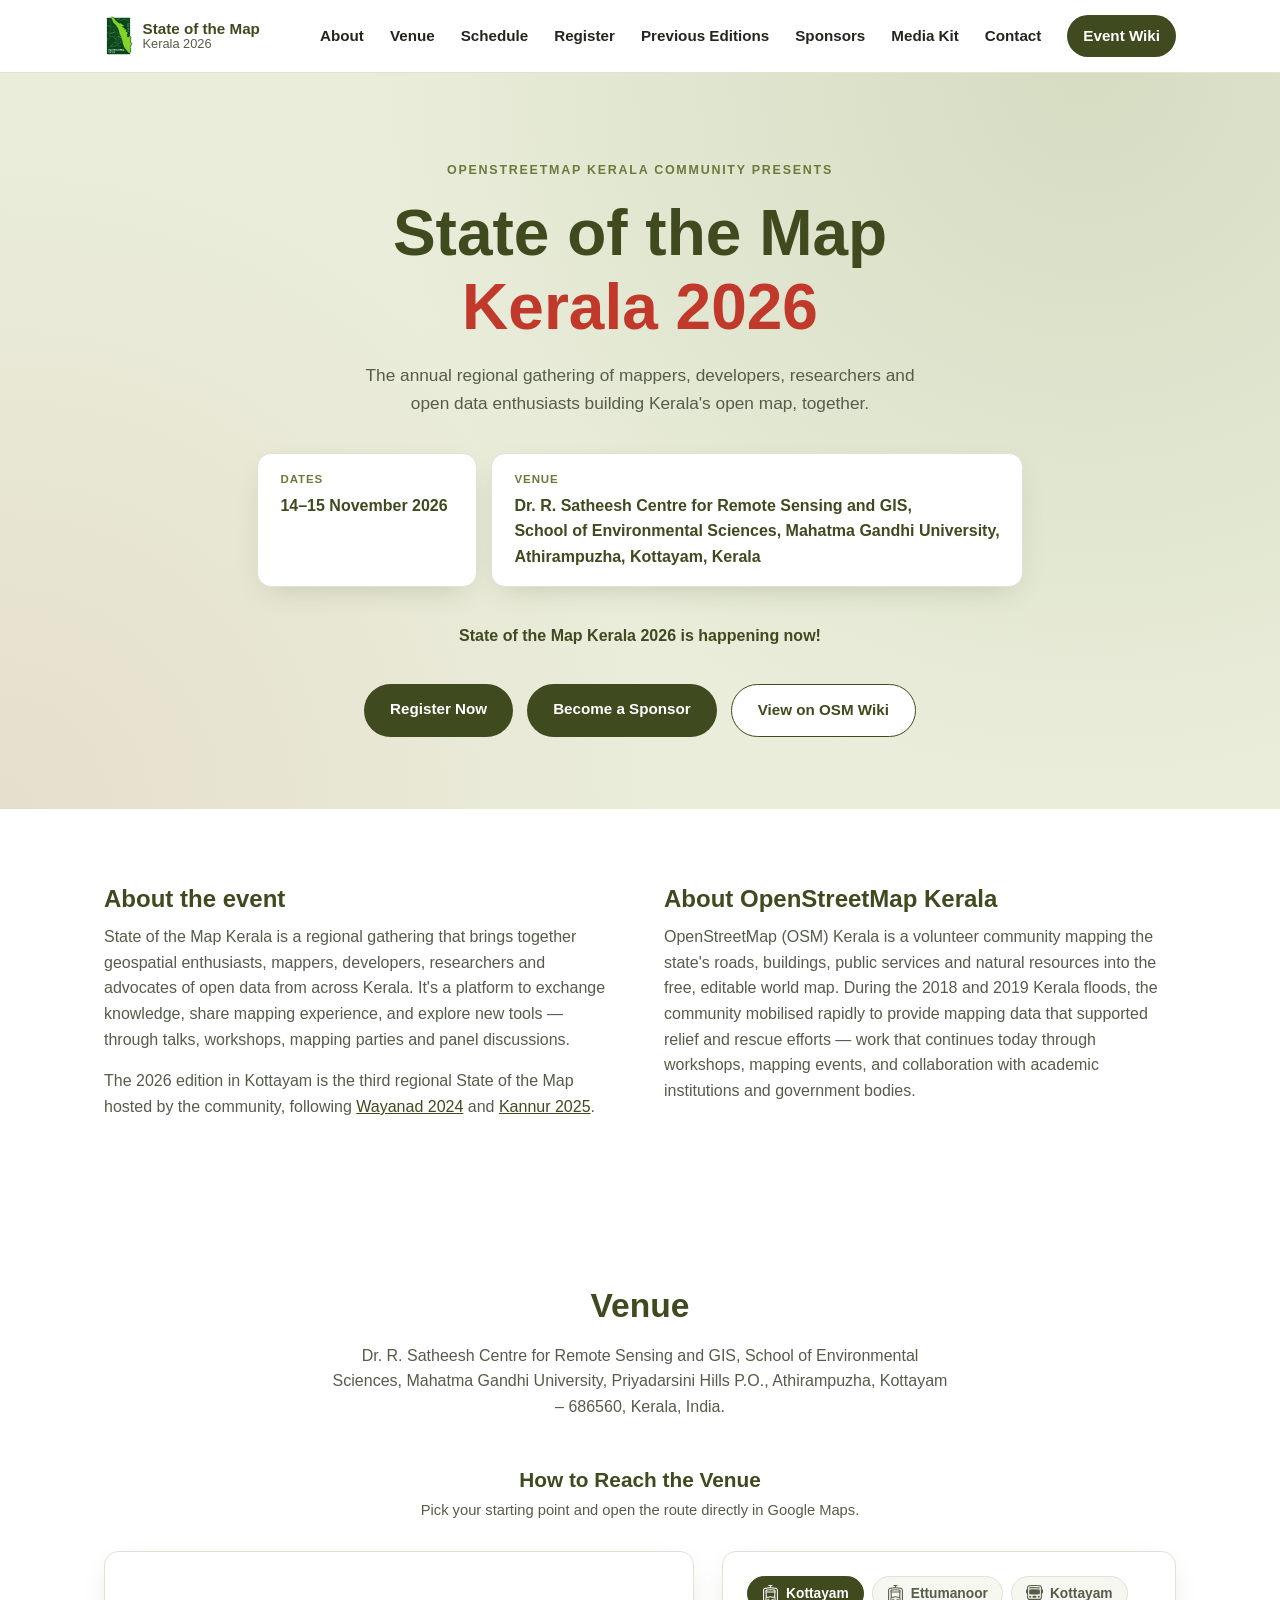
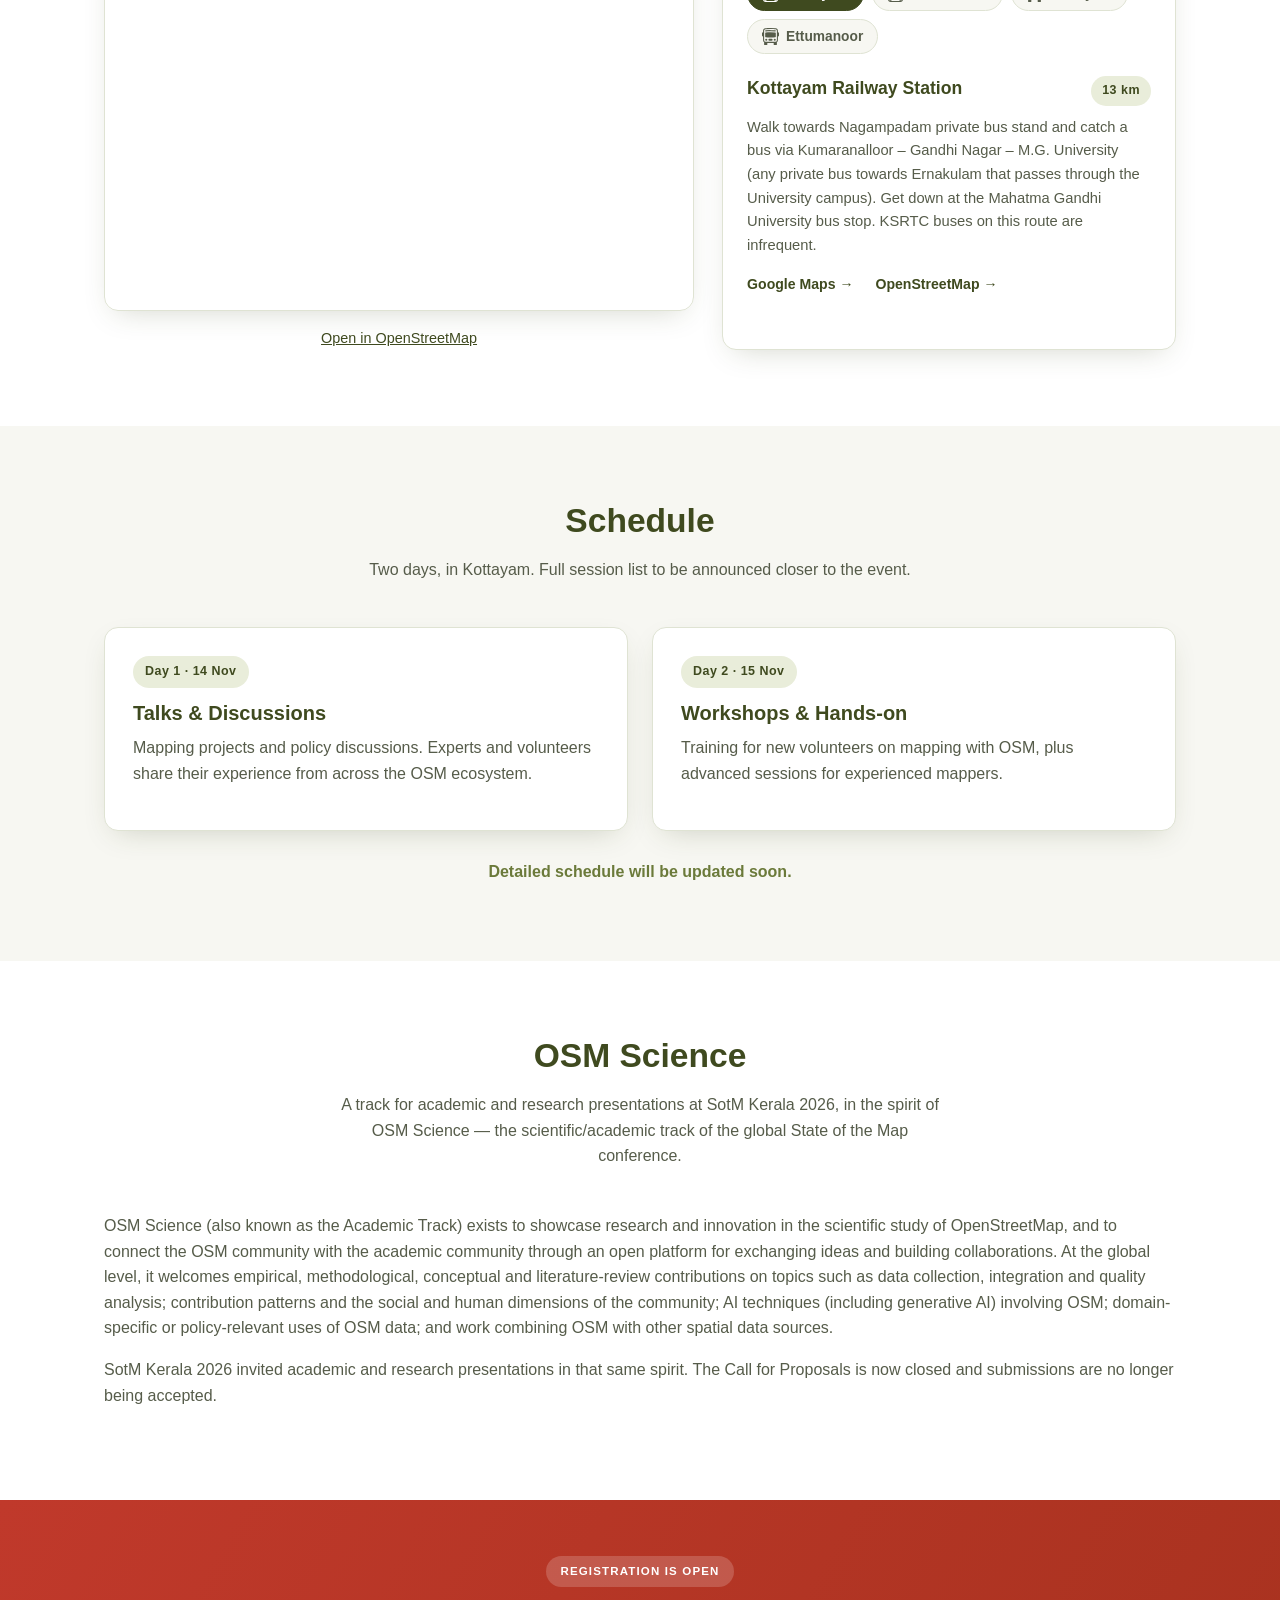
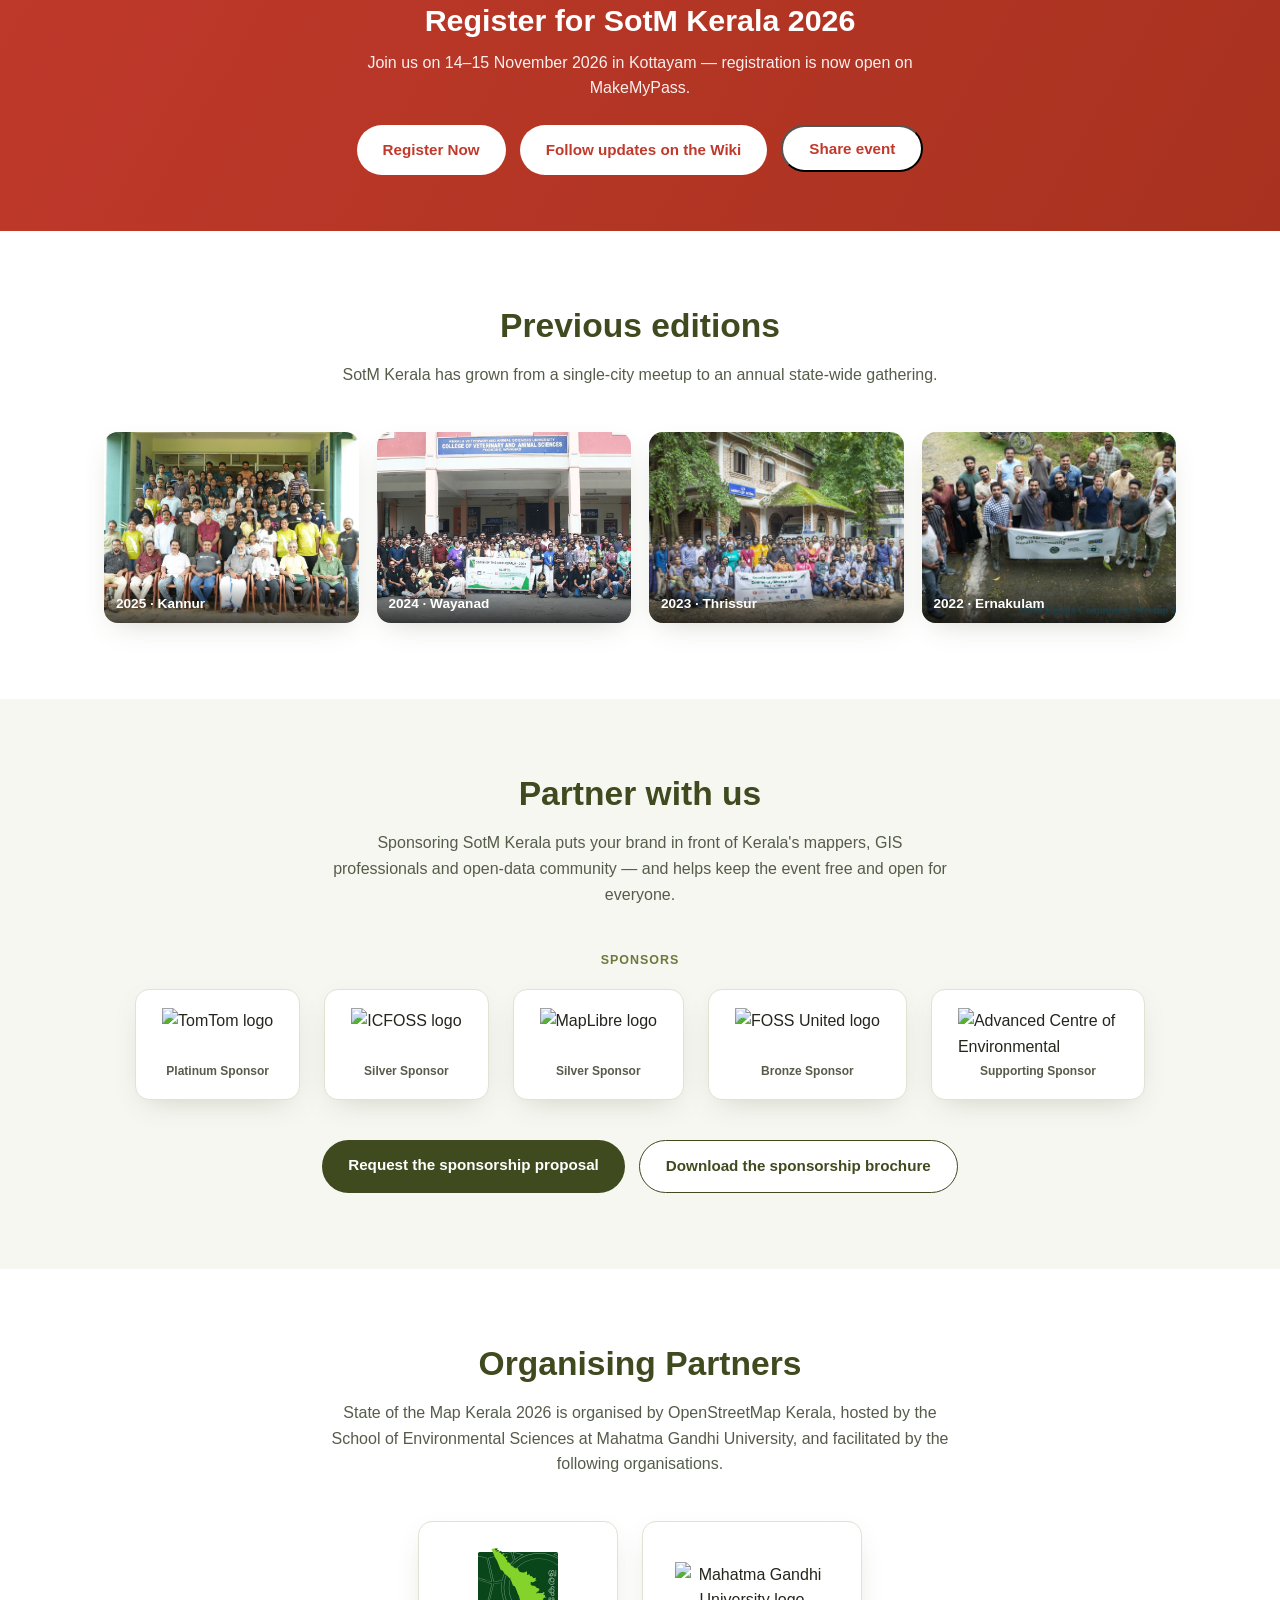
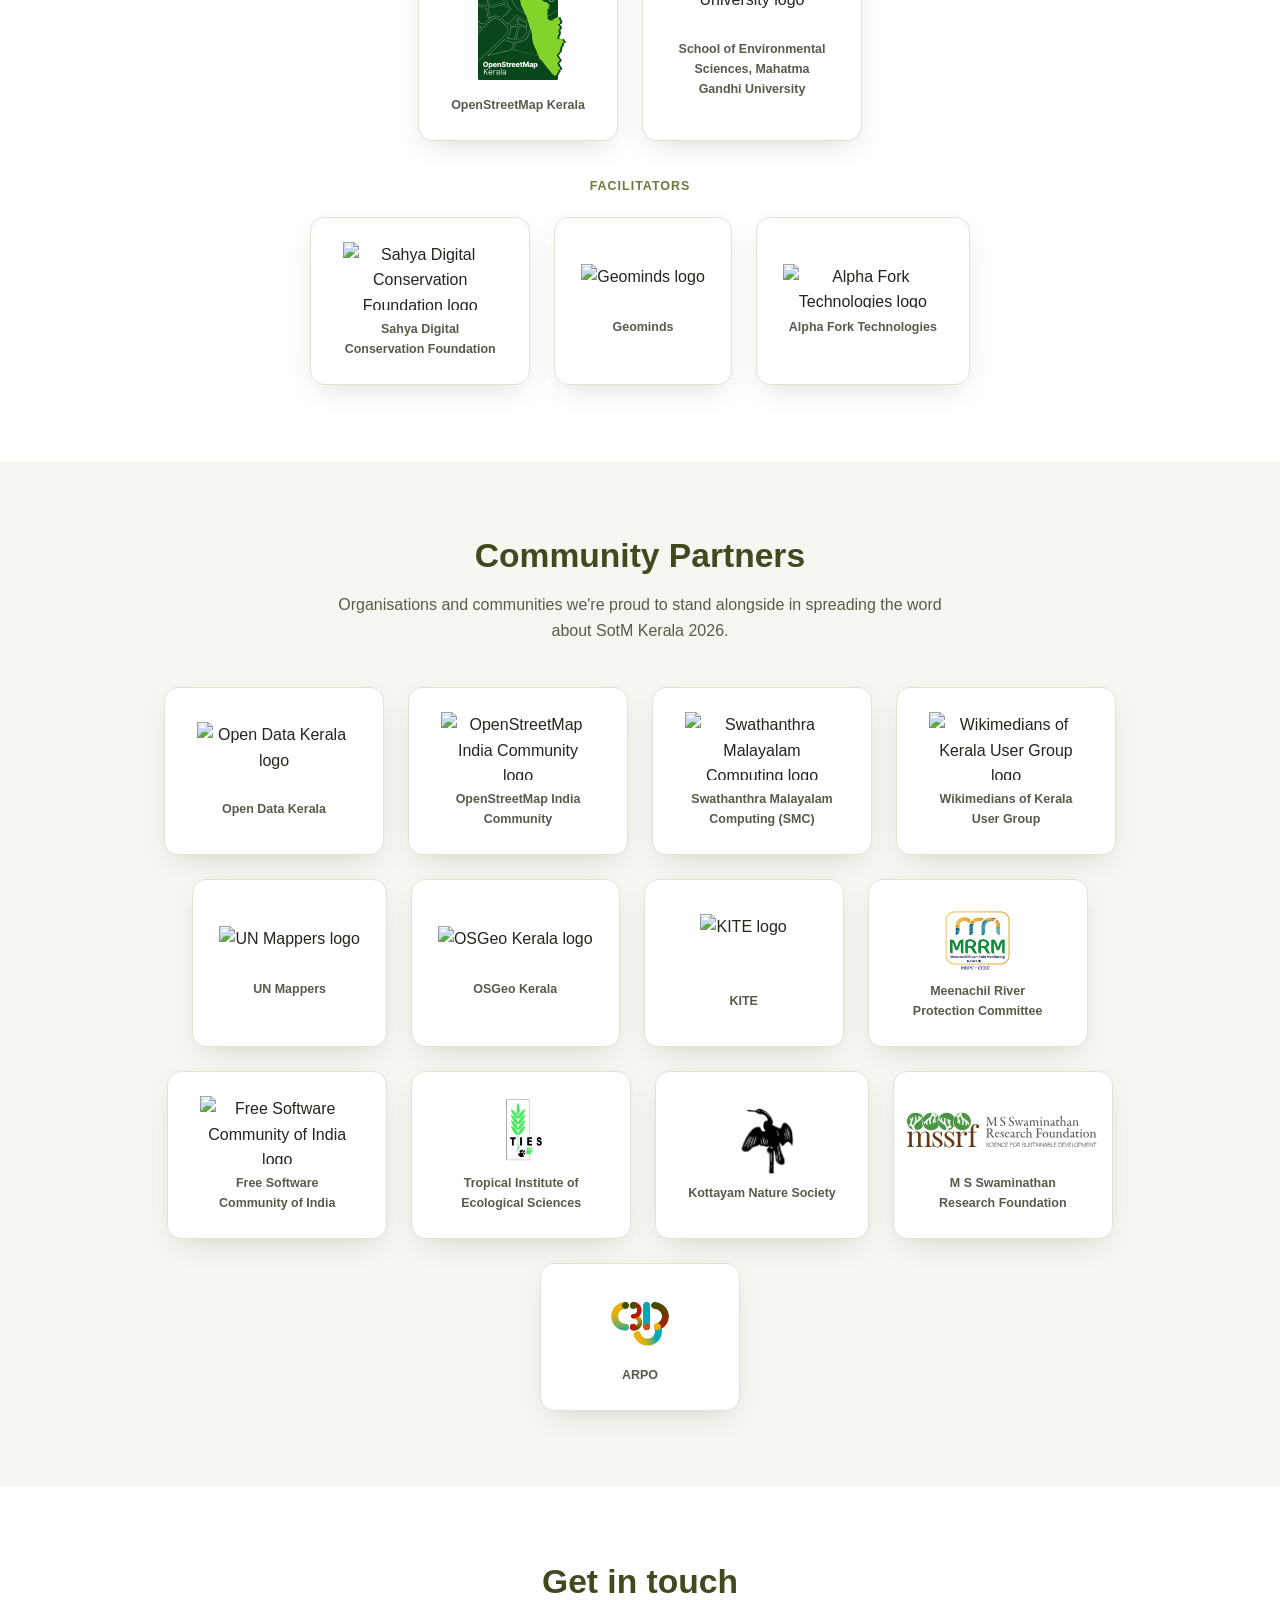
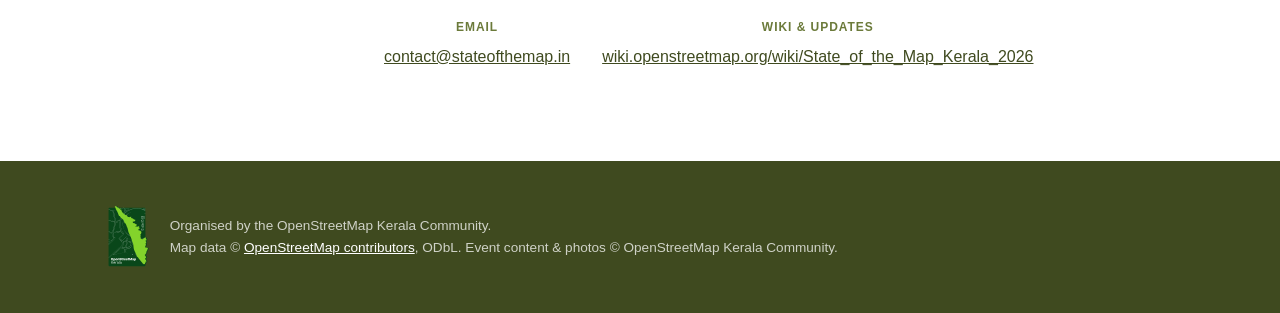
==== commit 6a301f77: "Add MSSRF and ARPO as Community Partners" ====
--- a/2026/Website/index.html
+++ b/2026/Website/index.html
@@ -387,6 +387,14 @@
           <img src="assets/KottayamNatureSociety.jpeg" alt="Kottayam Nature Society logo" loading="lazy">
           <span class="partner-logo-name">Kottayam Nature Society</span>
         </div>
+        <a class="partner-logo-card partner-logo-card--lg" href="https://www.mssrf.org/" target="_blank" rel="noopener">
+          <img src="assets/mssrf-logo.svg" alt="M S Swaminathan Research Foundation logo" loading="lazy">
+          <span class="partner-logo-name">M S Swaminathan Research Foundation</span>
+        </a>
+        <a class="partner-logo-card partner-logo-card--lg" href="https://www.arpo.in/" target="_blank" rel="noopener">
+          <img src="assets/arpo.png" alt="ARPO logo" loading="lazy">
+          <span class="partner-logo-name">ARPO</span>
+        </a>
       </div>
     </div>
   </section>
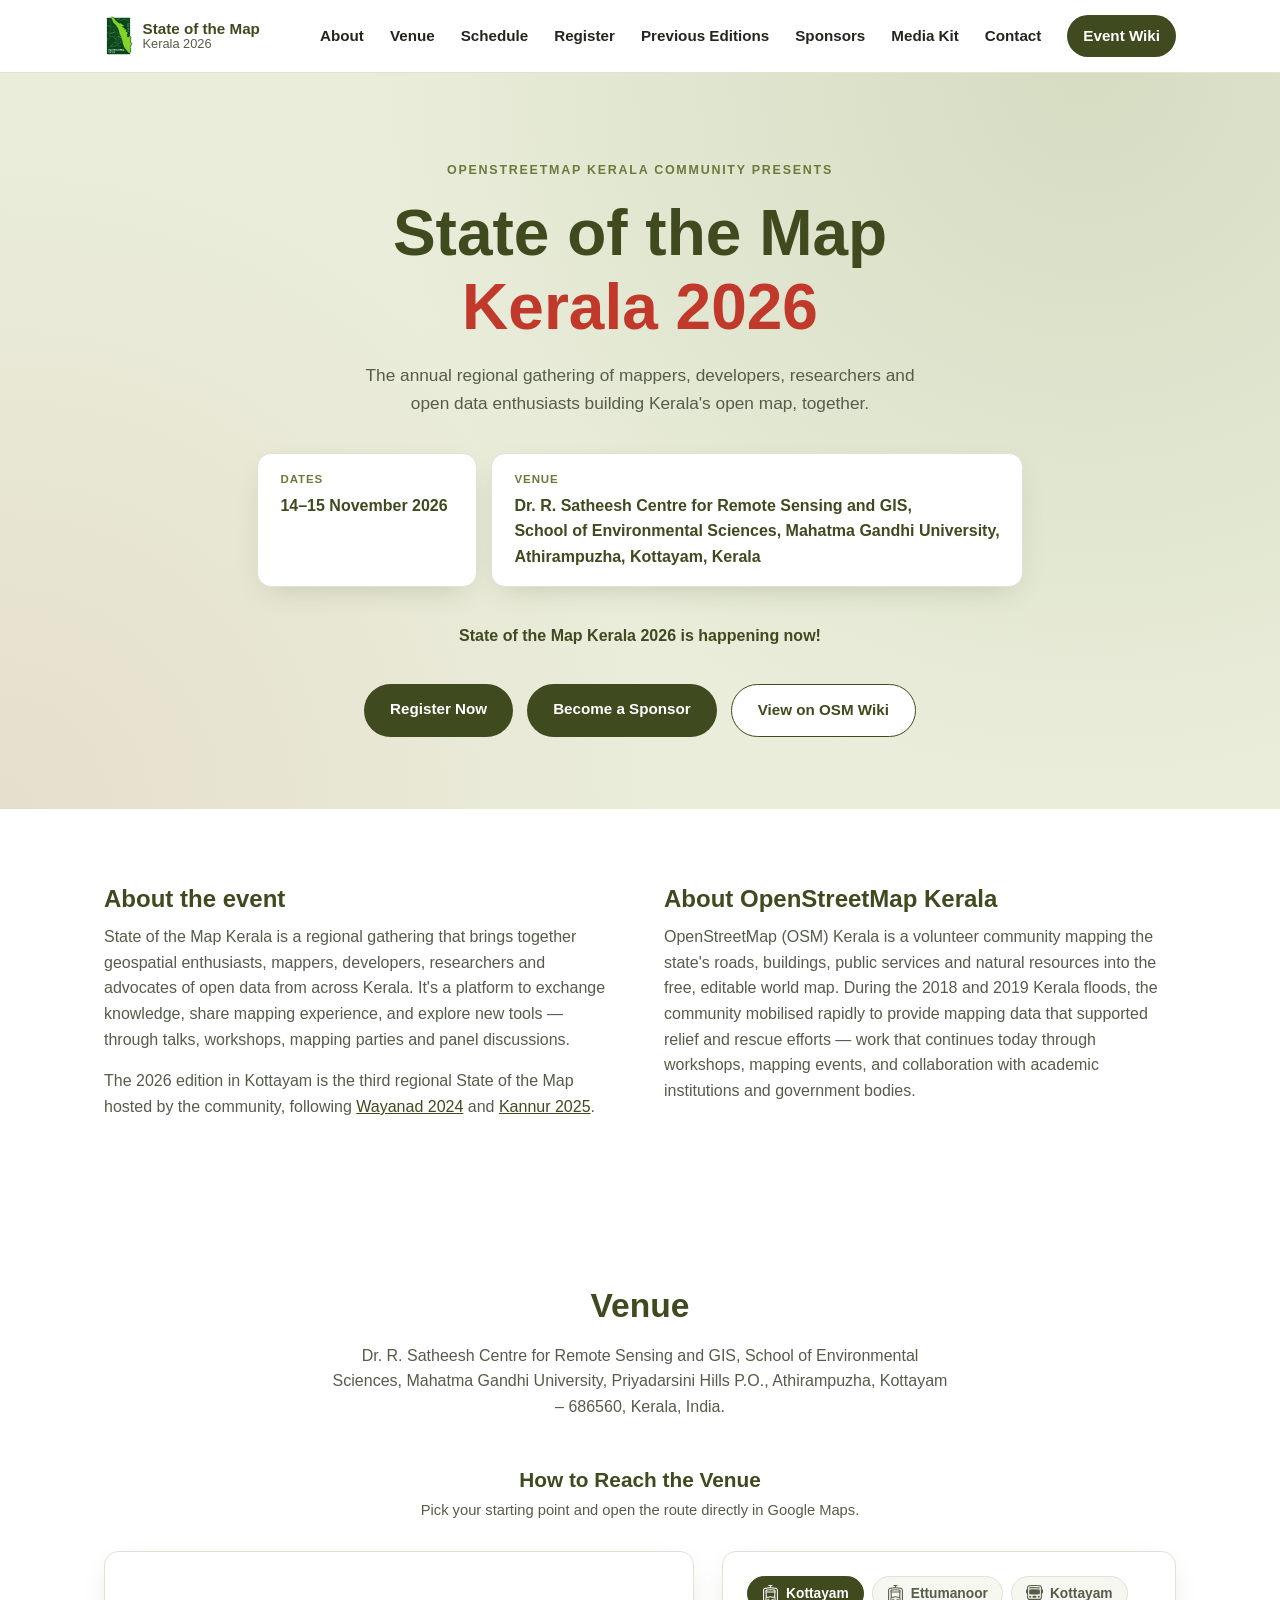
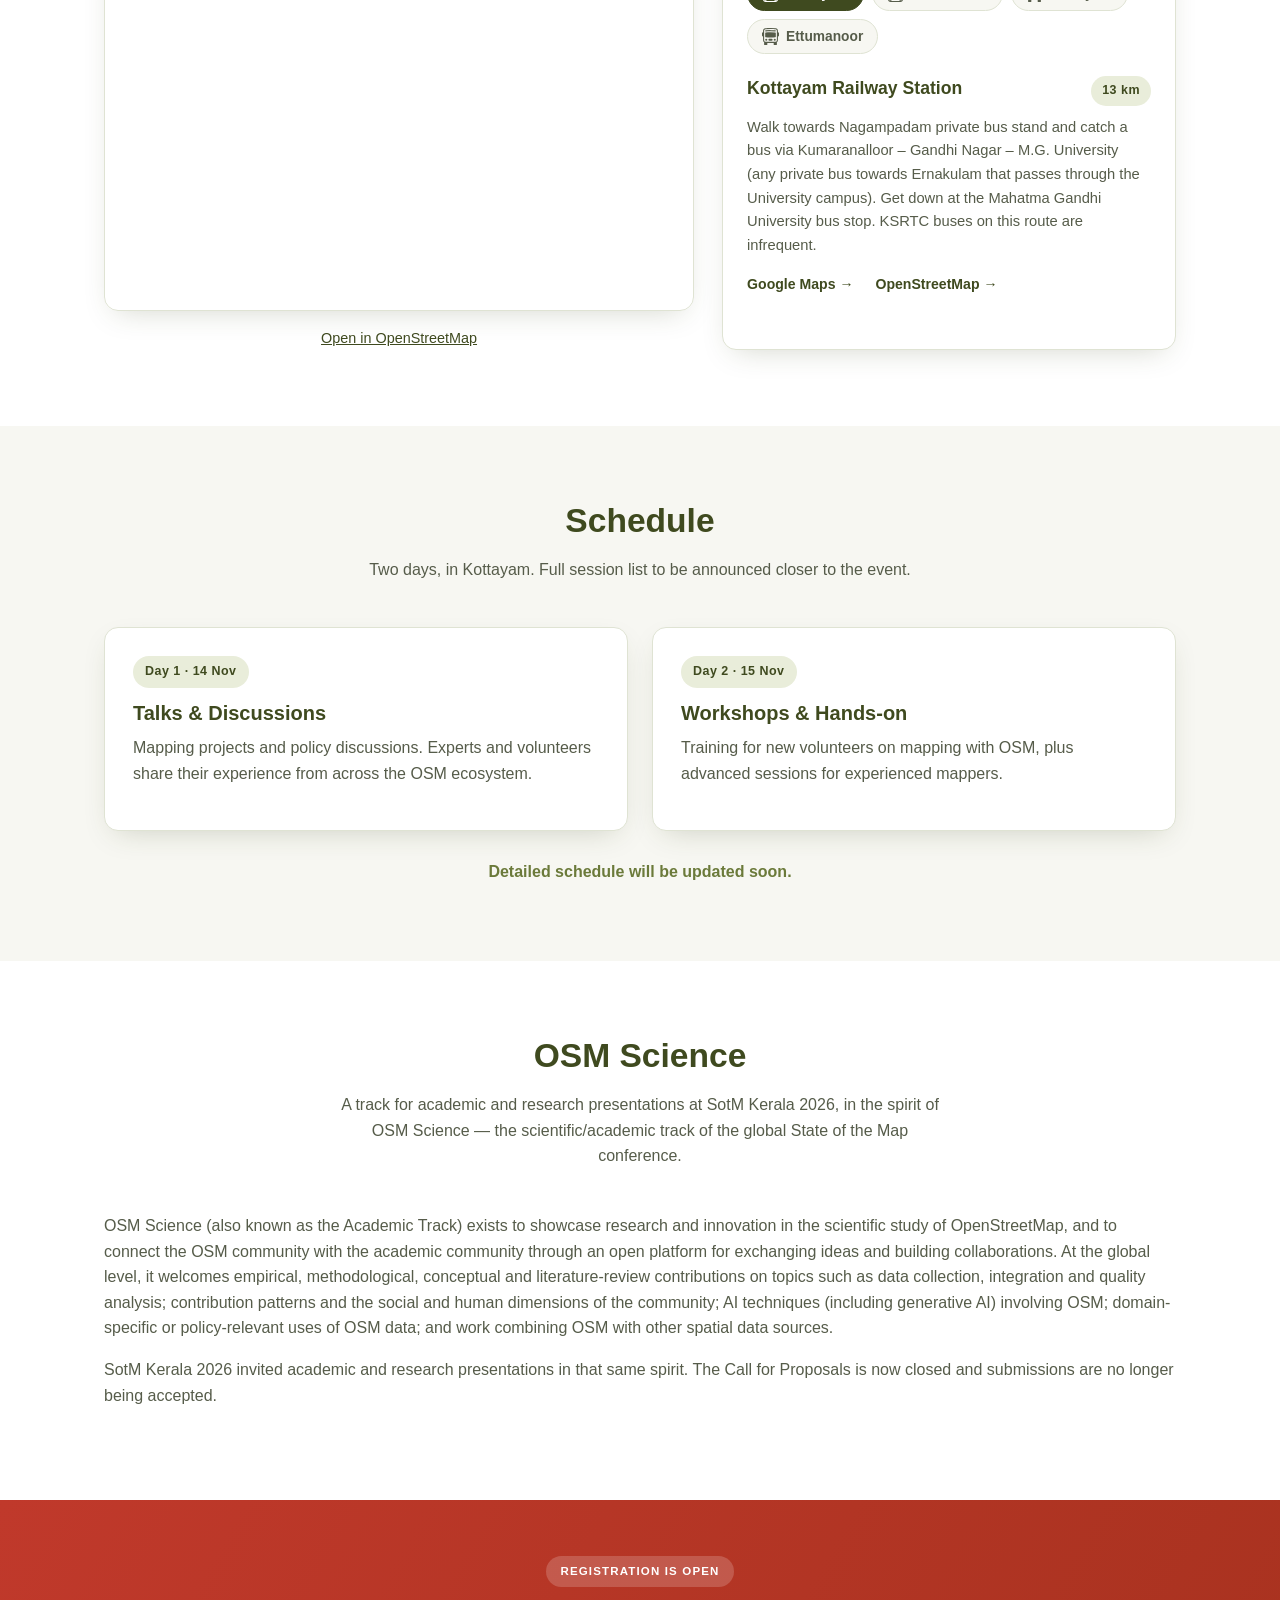
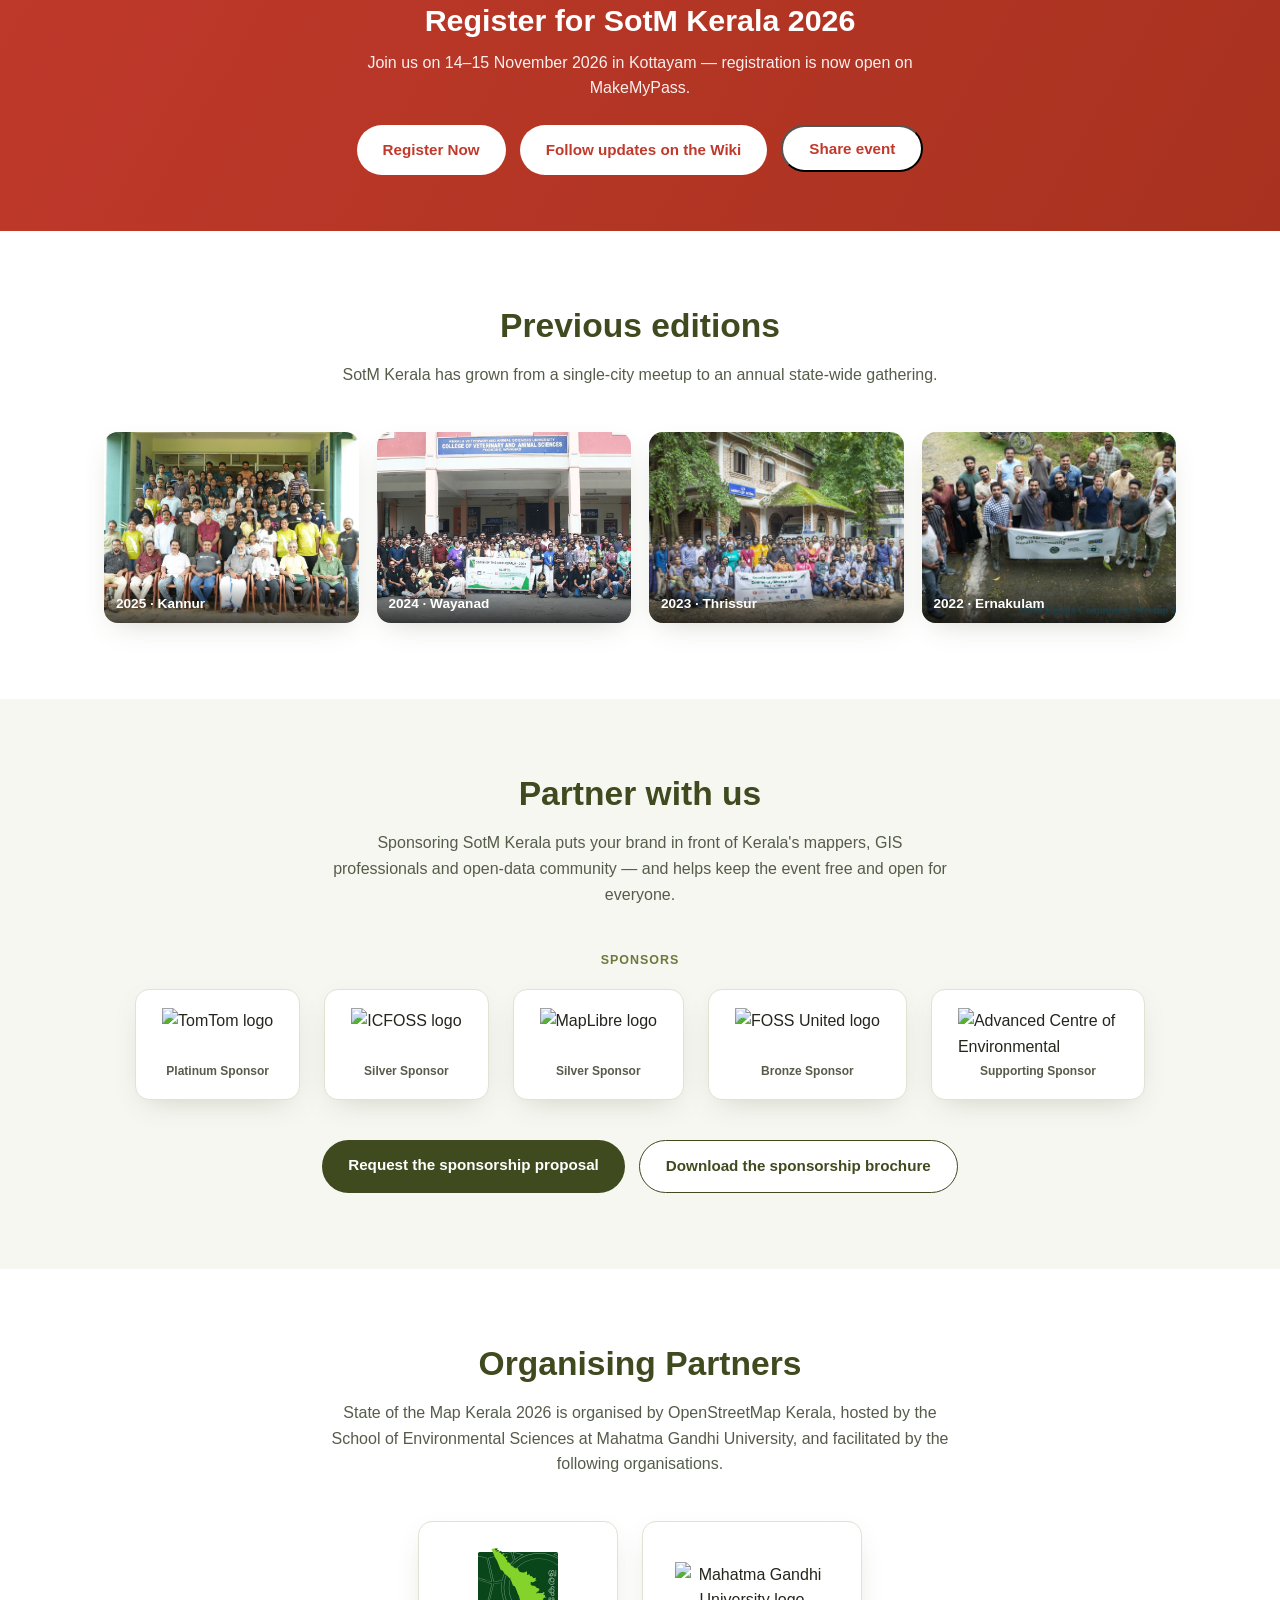
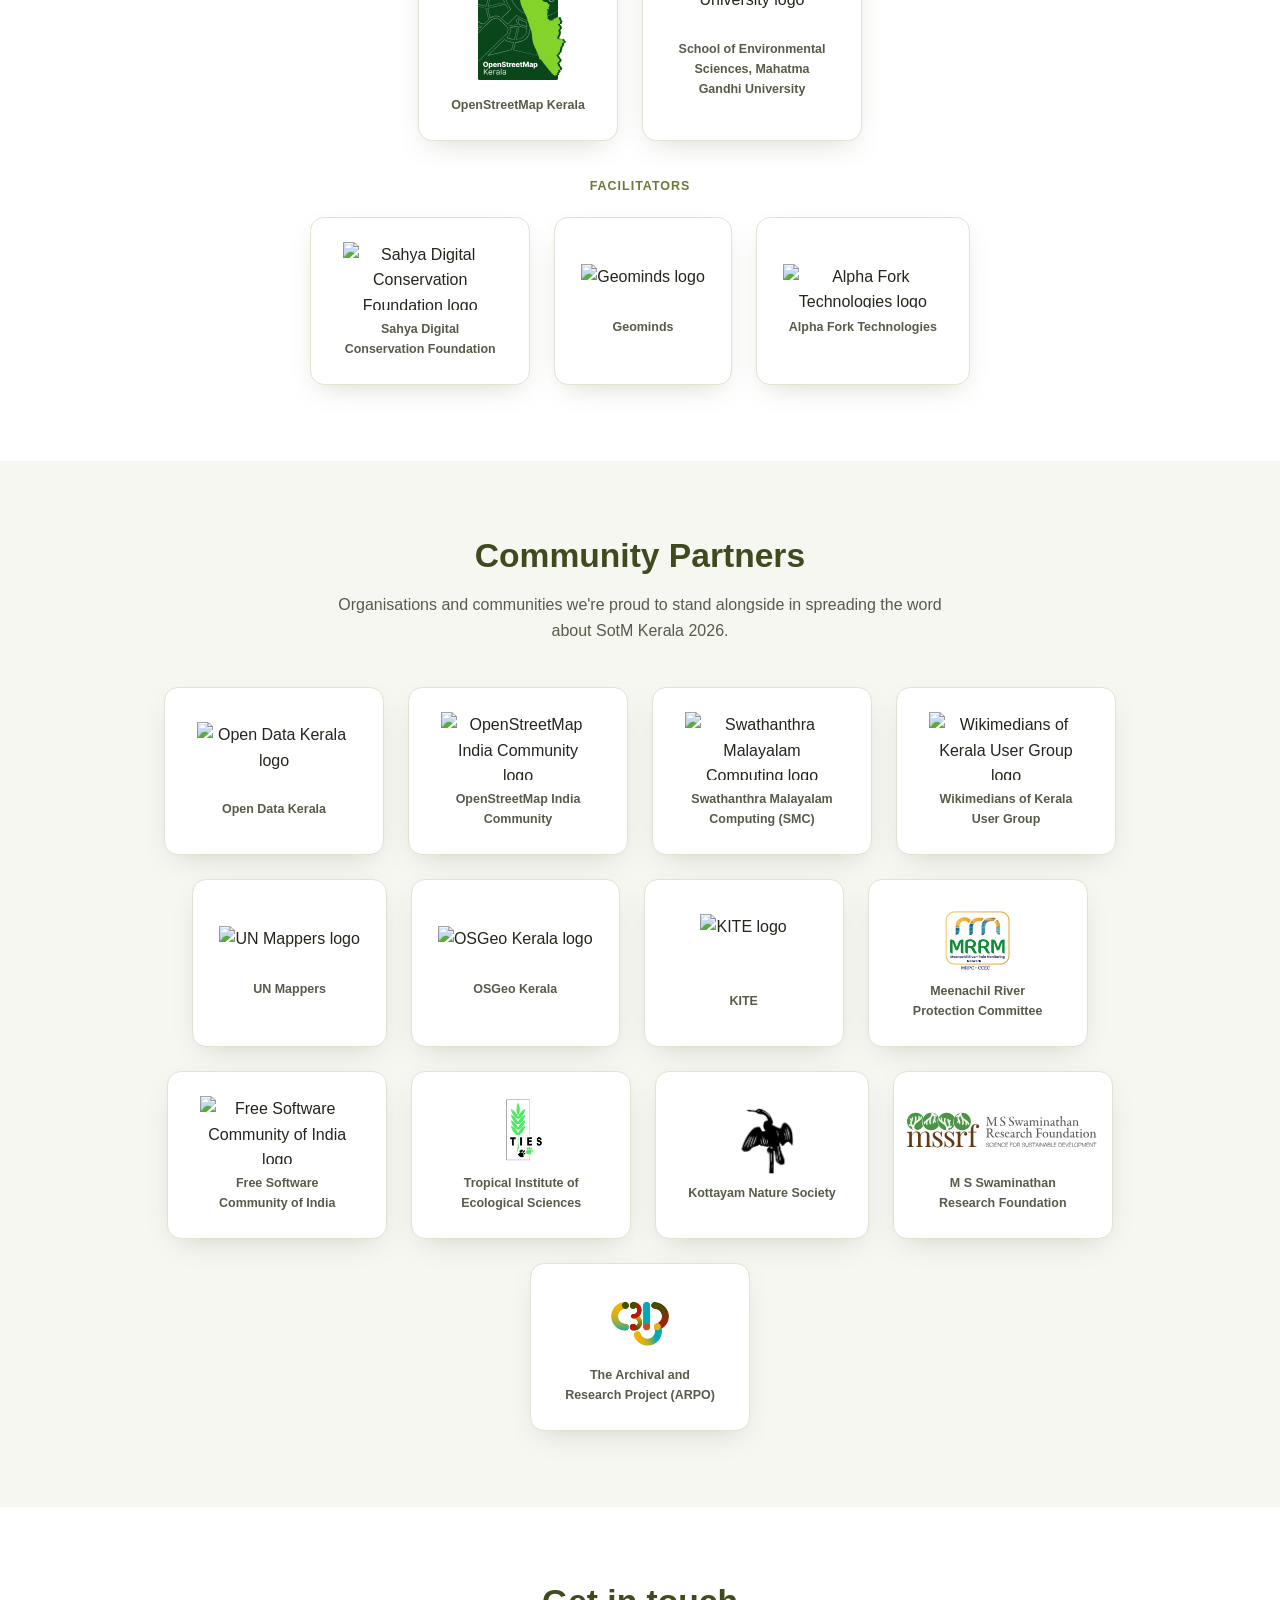
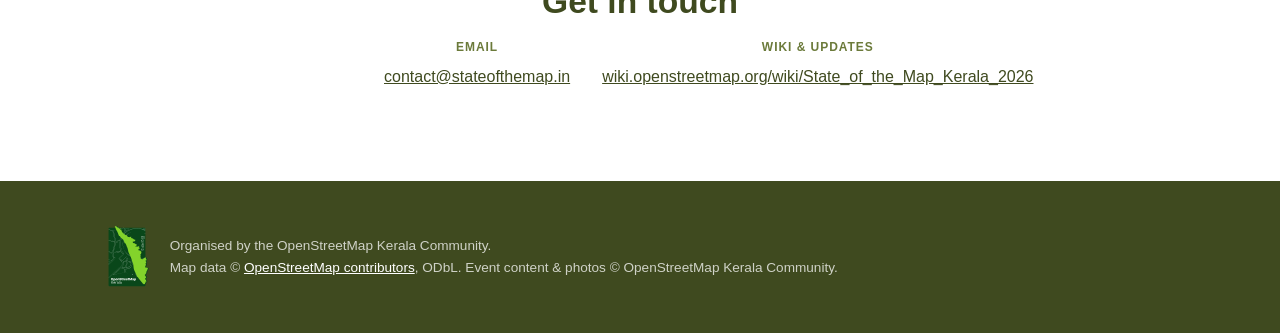
==== commit bc03ee3f: "Correct ARPO name to full title" ====
--- a/2026/Website/index.html
+++ b/2026/Website/index.html
@@ -392,8 +392,8 @@
           <span class="partner-logo-name">M S Swaminathan Research Foundation</span>
         </a>
         <a class="partner-logo-card partner-logo-card--lg" href="https://www.arpo.in/" target="_blank" rel="noopener">
-          <img src="assets/arpo.png" alt="ARPO logo" loading="lazy">
-          <span class="partner-logo-name">ARPO</span>
+          <img src="assets/arpo.png" alt="The Archival and Research Project (ARPO) logo" loading="lazy">
+          <span class="partner-logo-name">The Archival and Research Project (ARPO)</span>
         </a>
       </div>
     </div>
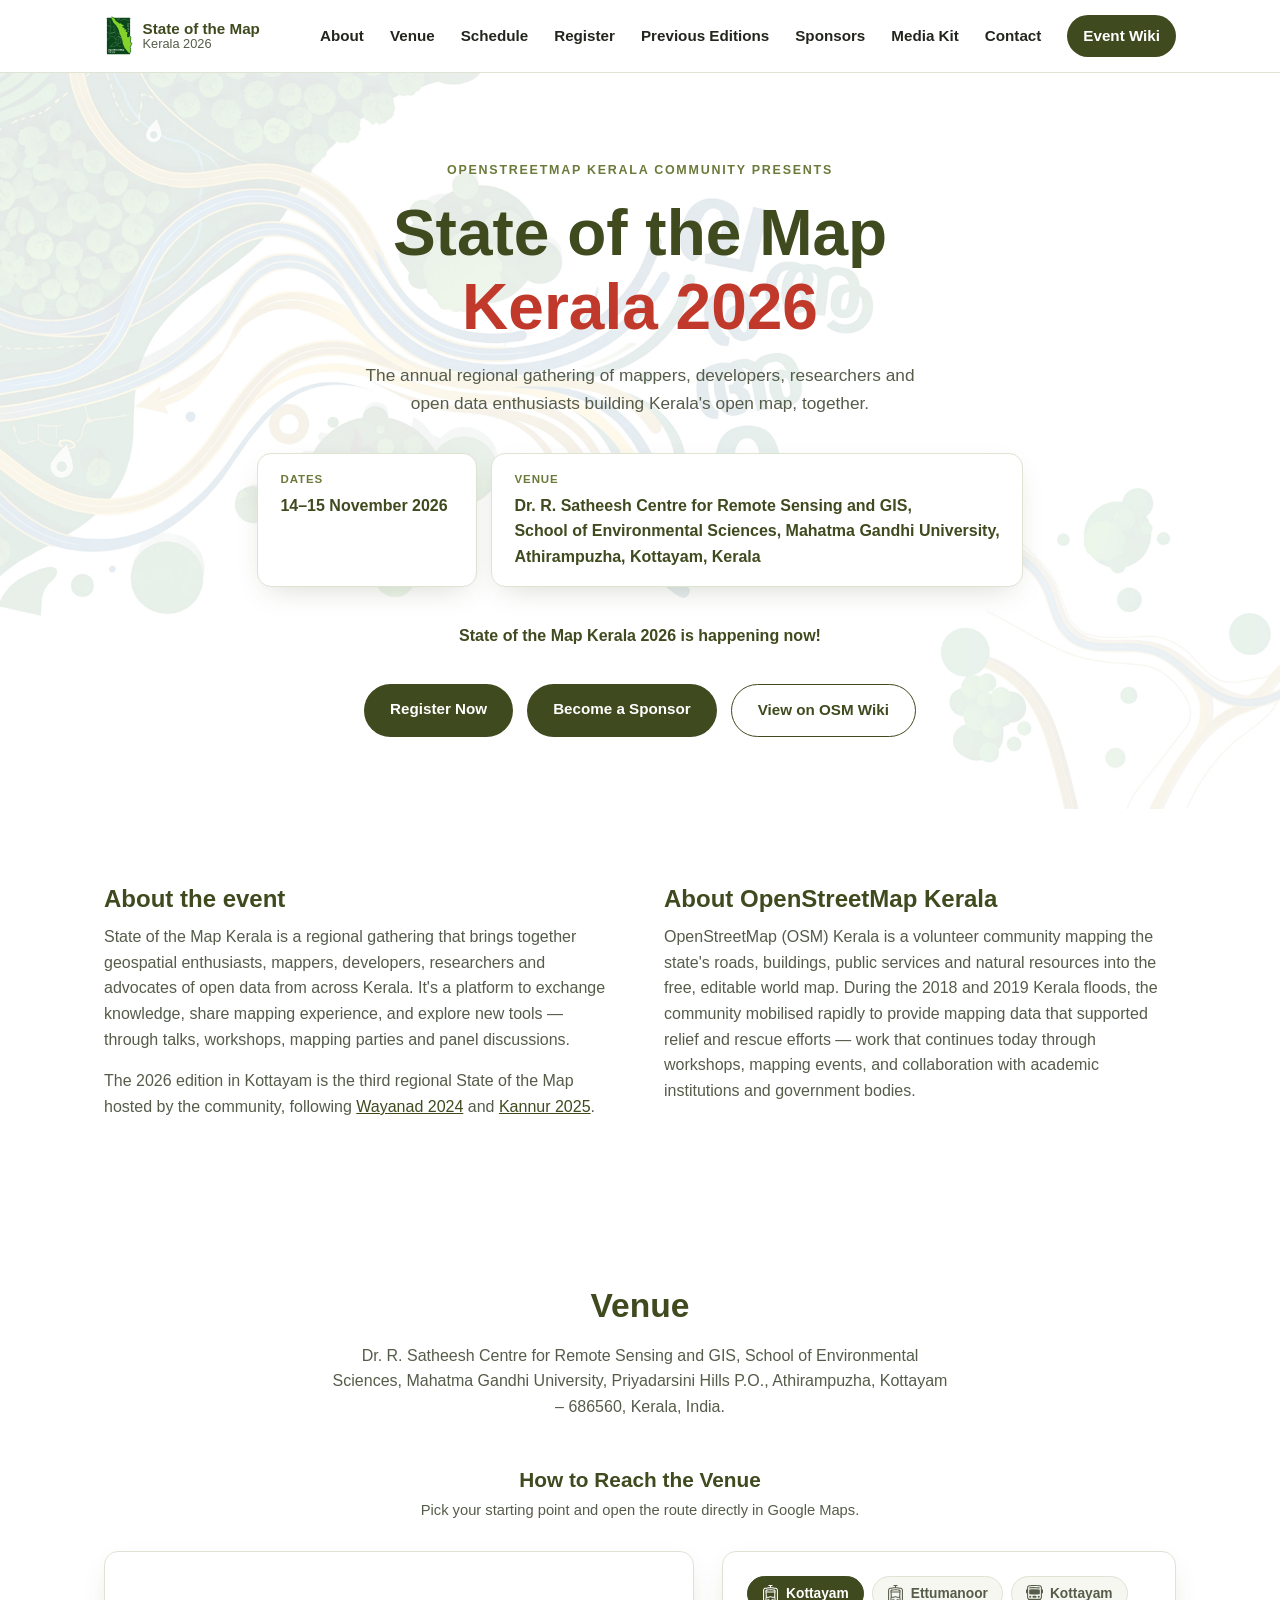
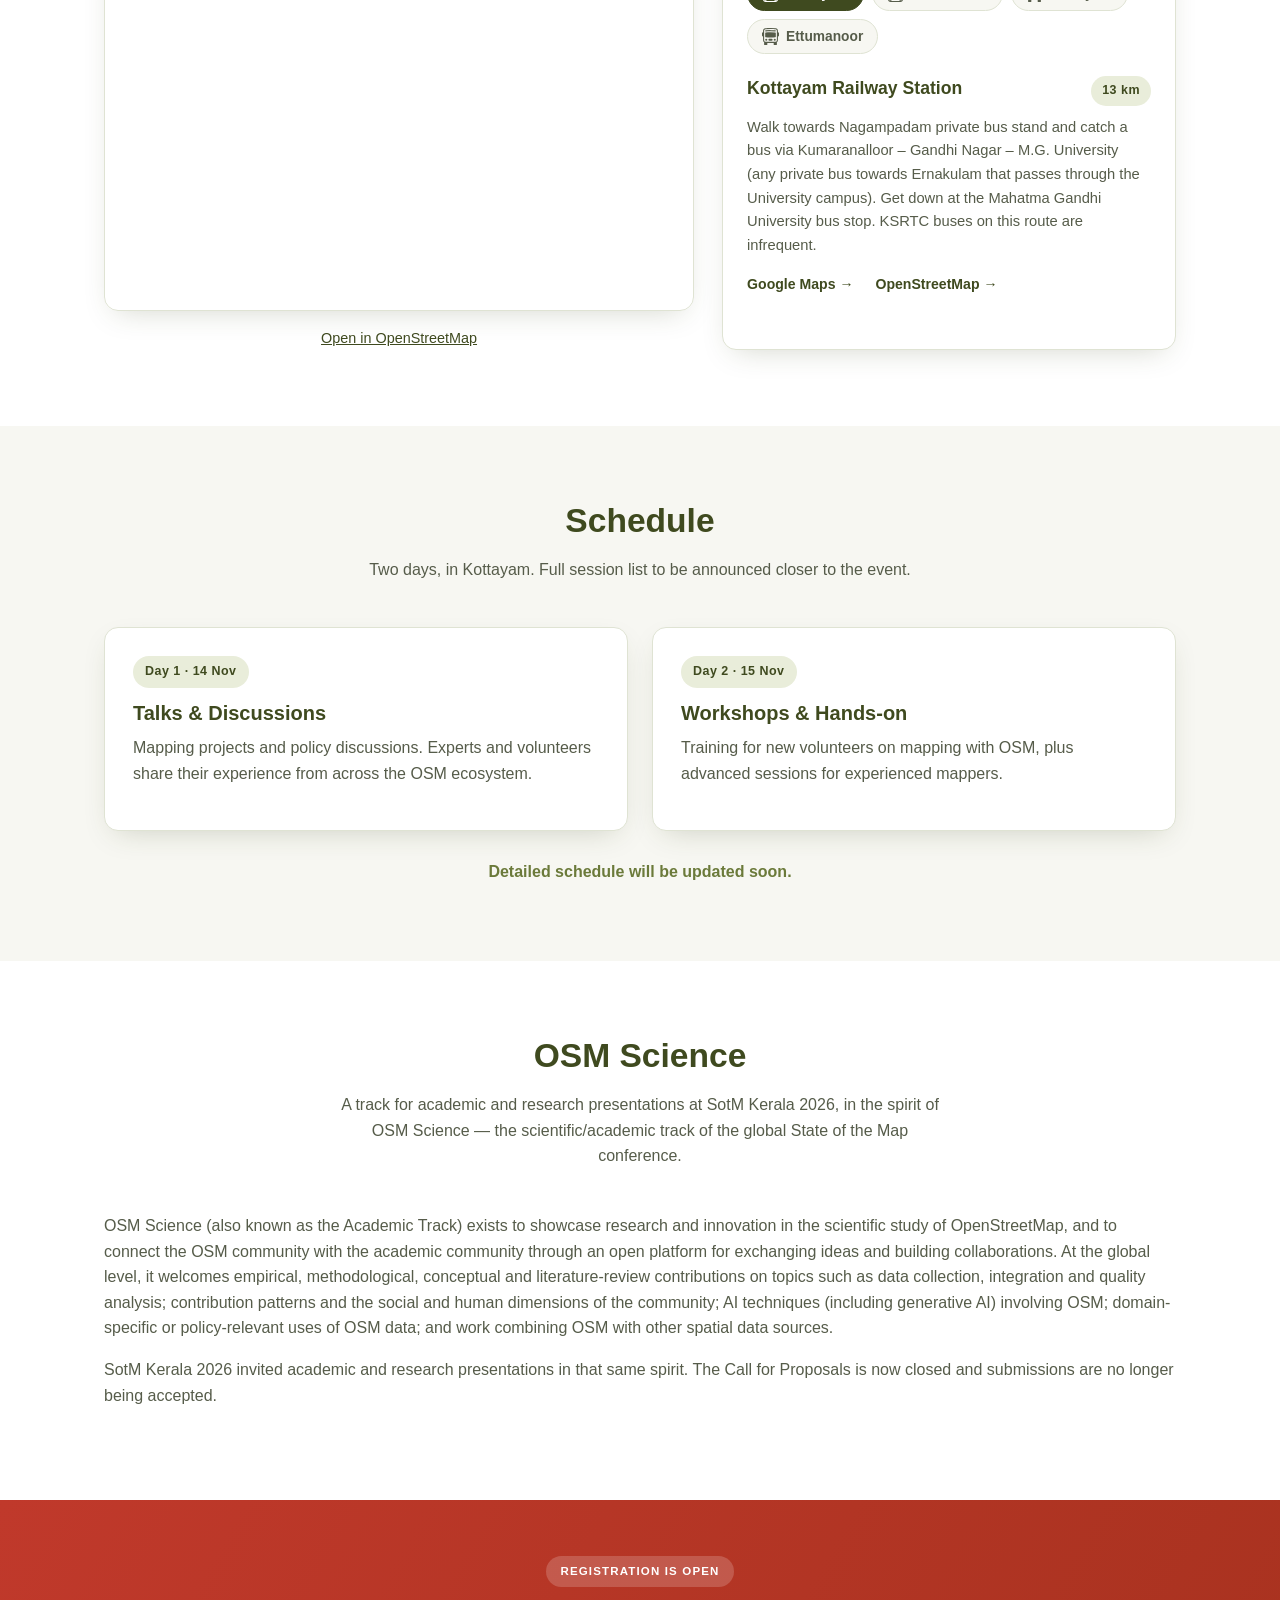
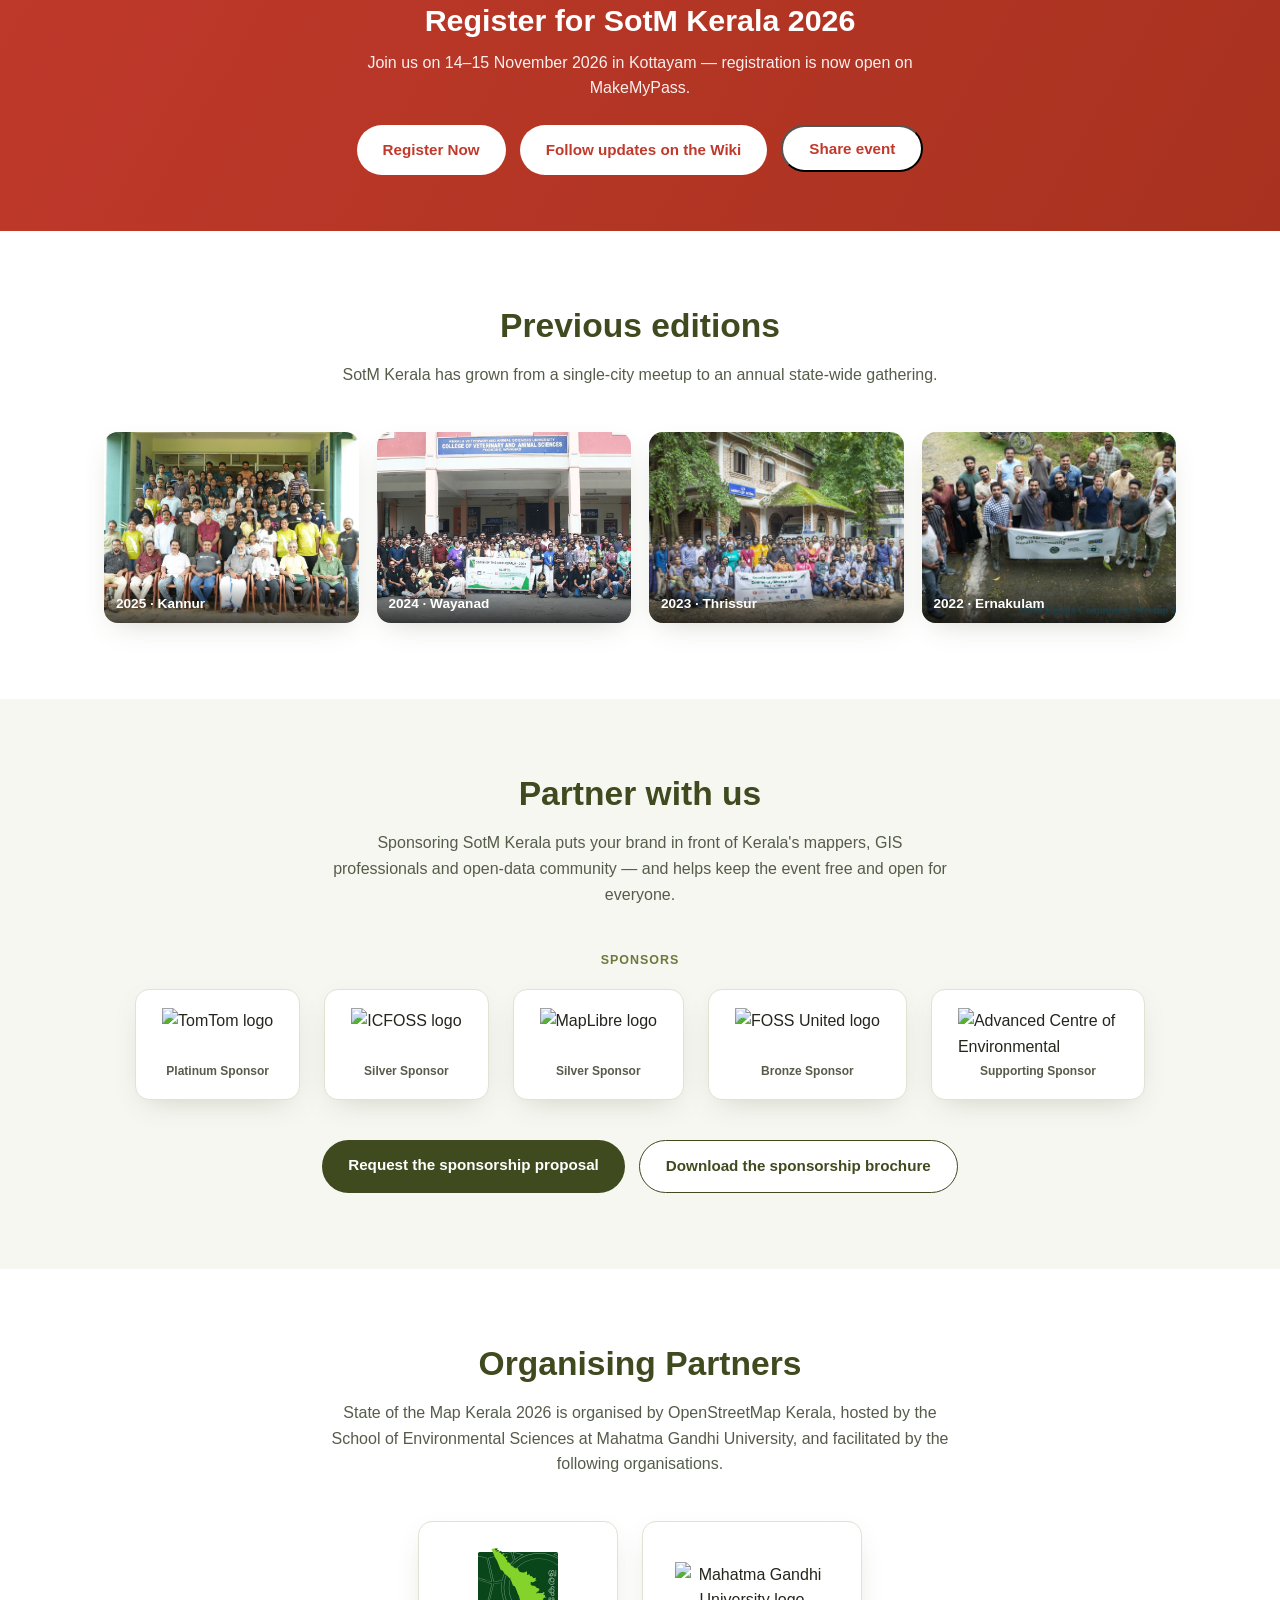
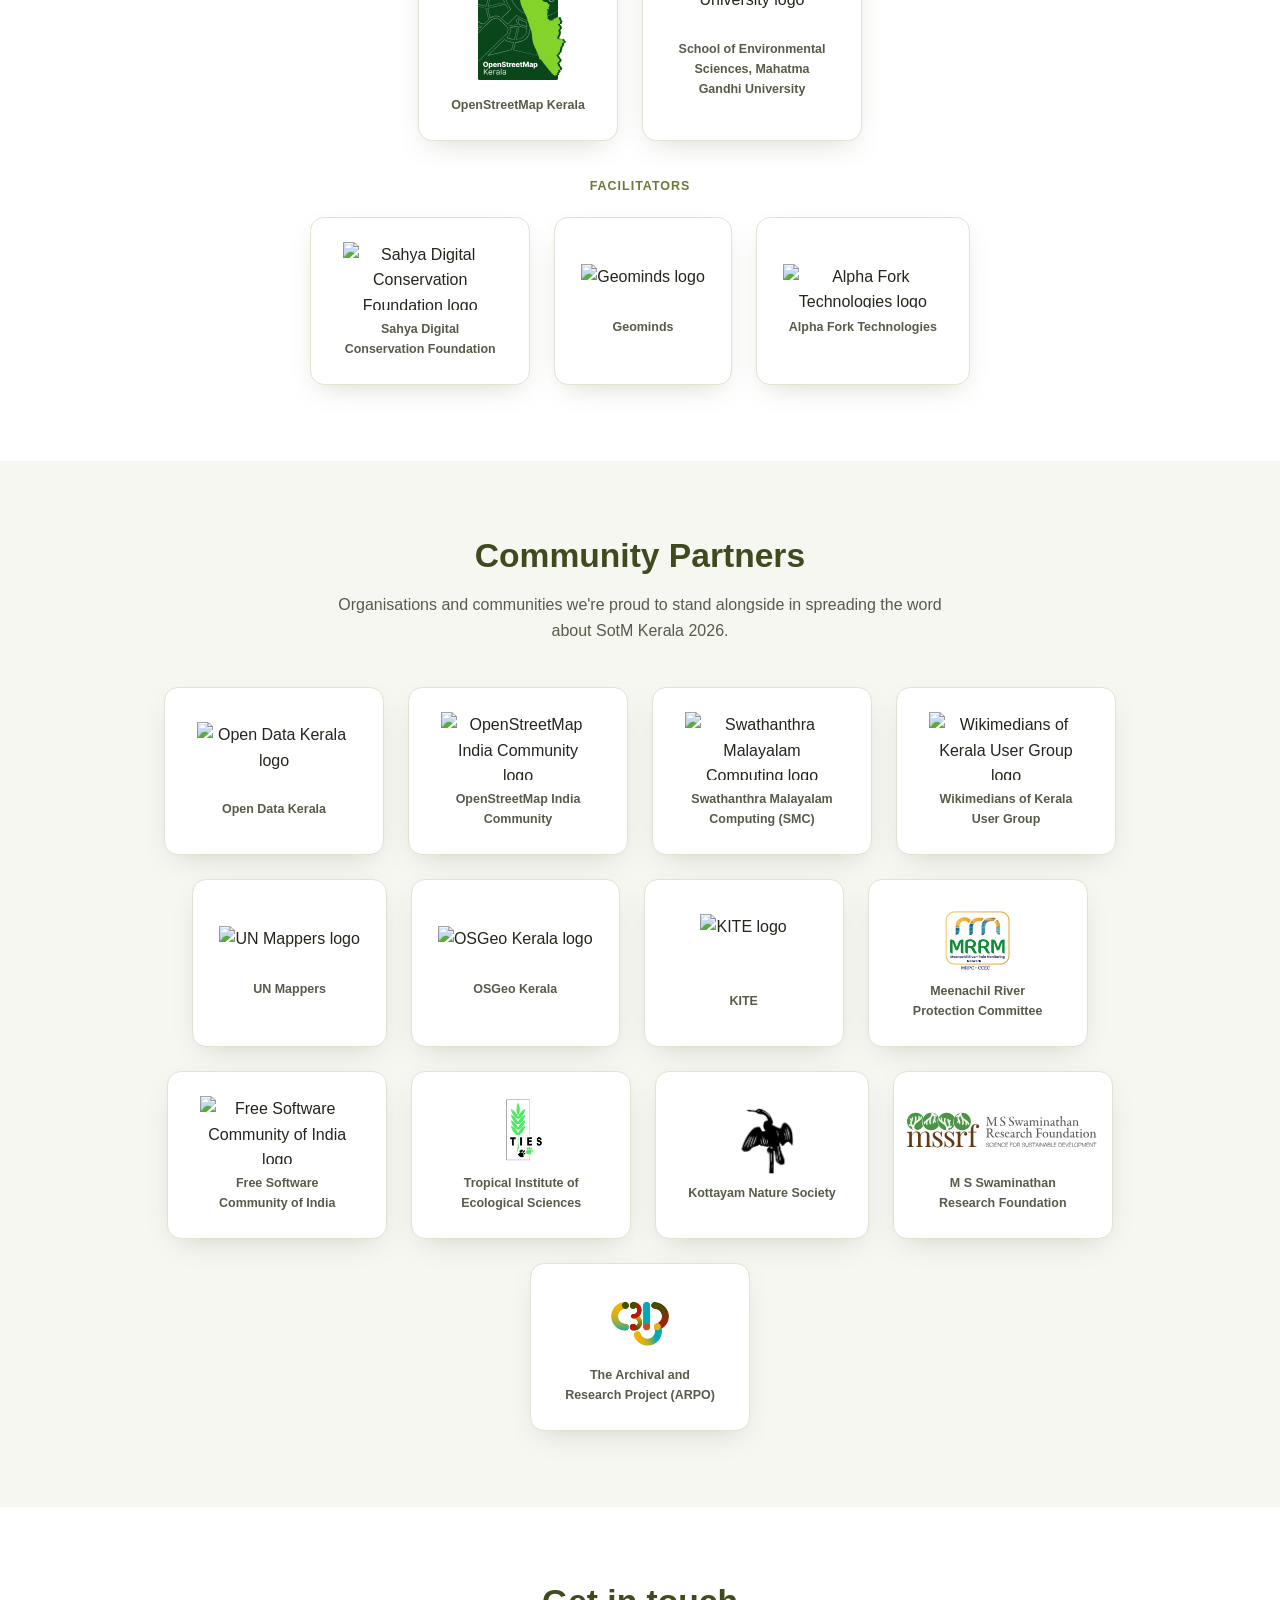
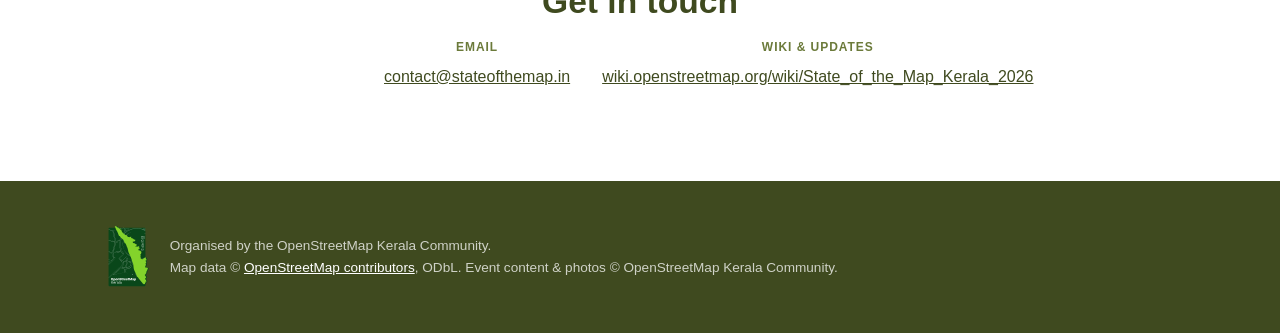
==== commit 97c7a7ec: "Use banner image as hero background only; revert venue/organising-partners" ====
--- a/2026/Website/index.html
+++ b/2026/Website/index.html
@@ -48,7 +48,7 @@
 
 <main id="main">
 
-  <section class="hero">
+  <section class="hero section-banner">
     <div class="wrap hero-inner">
       <p class="eyebrow">OpenStreetMap Kerala Community presents</p>
       <h1>State of the Map<br><span>Kerala 2026</span></h1>
--- a/2026/Website/assets/css/style.css
+++ b/2026/Website/assets/css/style.css
@@ -115,11 +115,14 @@
 }
 
 /* Hero */
+.section-banner {
+  background-image: url("../banner_sotm_bg.jpg");
+  background-size: cover;
+  background-position: center;
+  background-repeat: no-repeat;
+  background-color: var(--green-light);
+}
 .hero {
-  background:
-    radial-gradient(circle at 85% 0%, rgba(107,122,58,0.15), transparent 55%),
-    radial-gradient(circle at 0% 100%, rgba(192,57,43,0.08), transparent 45%),
-    var(--green-light);
   padding: 88px 0 72px;
   text-align: center;
 }
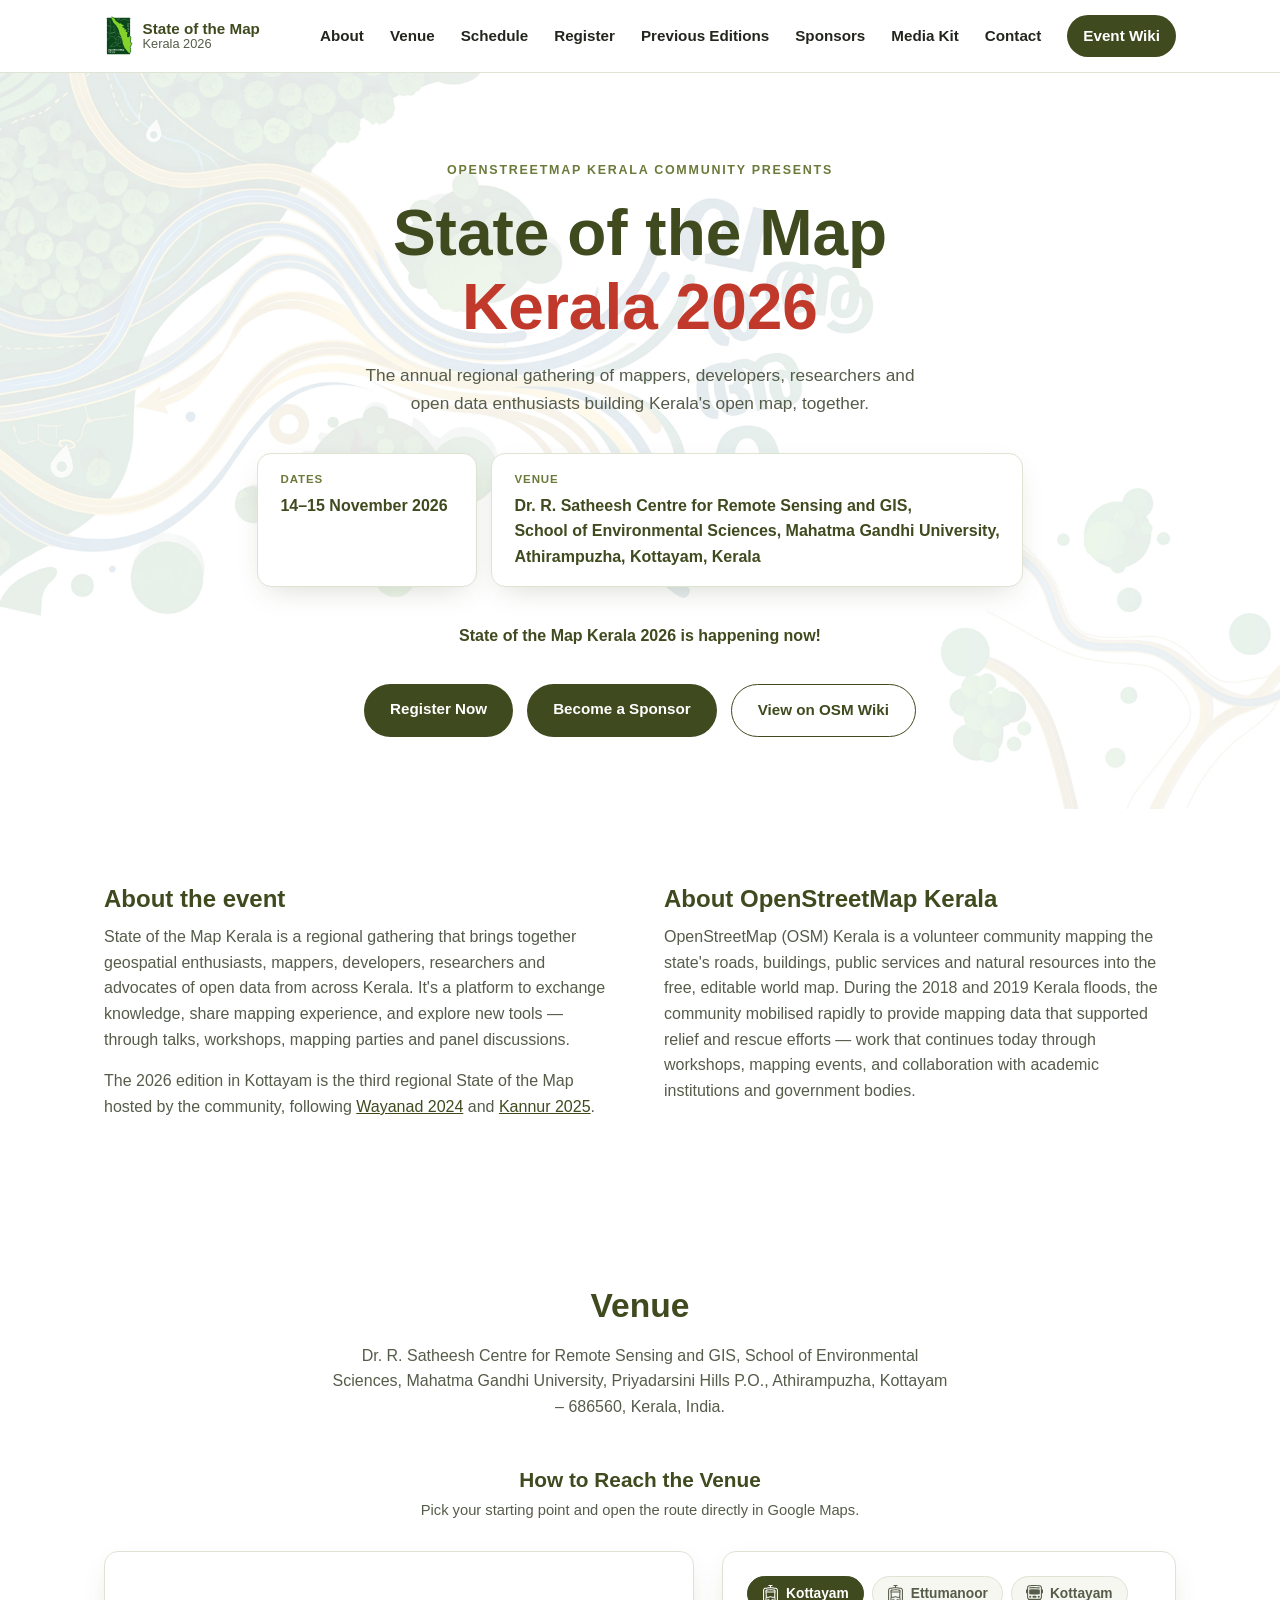
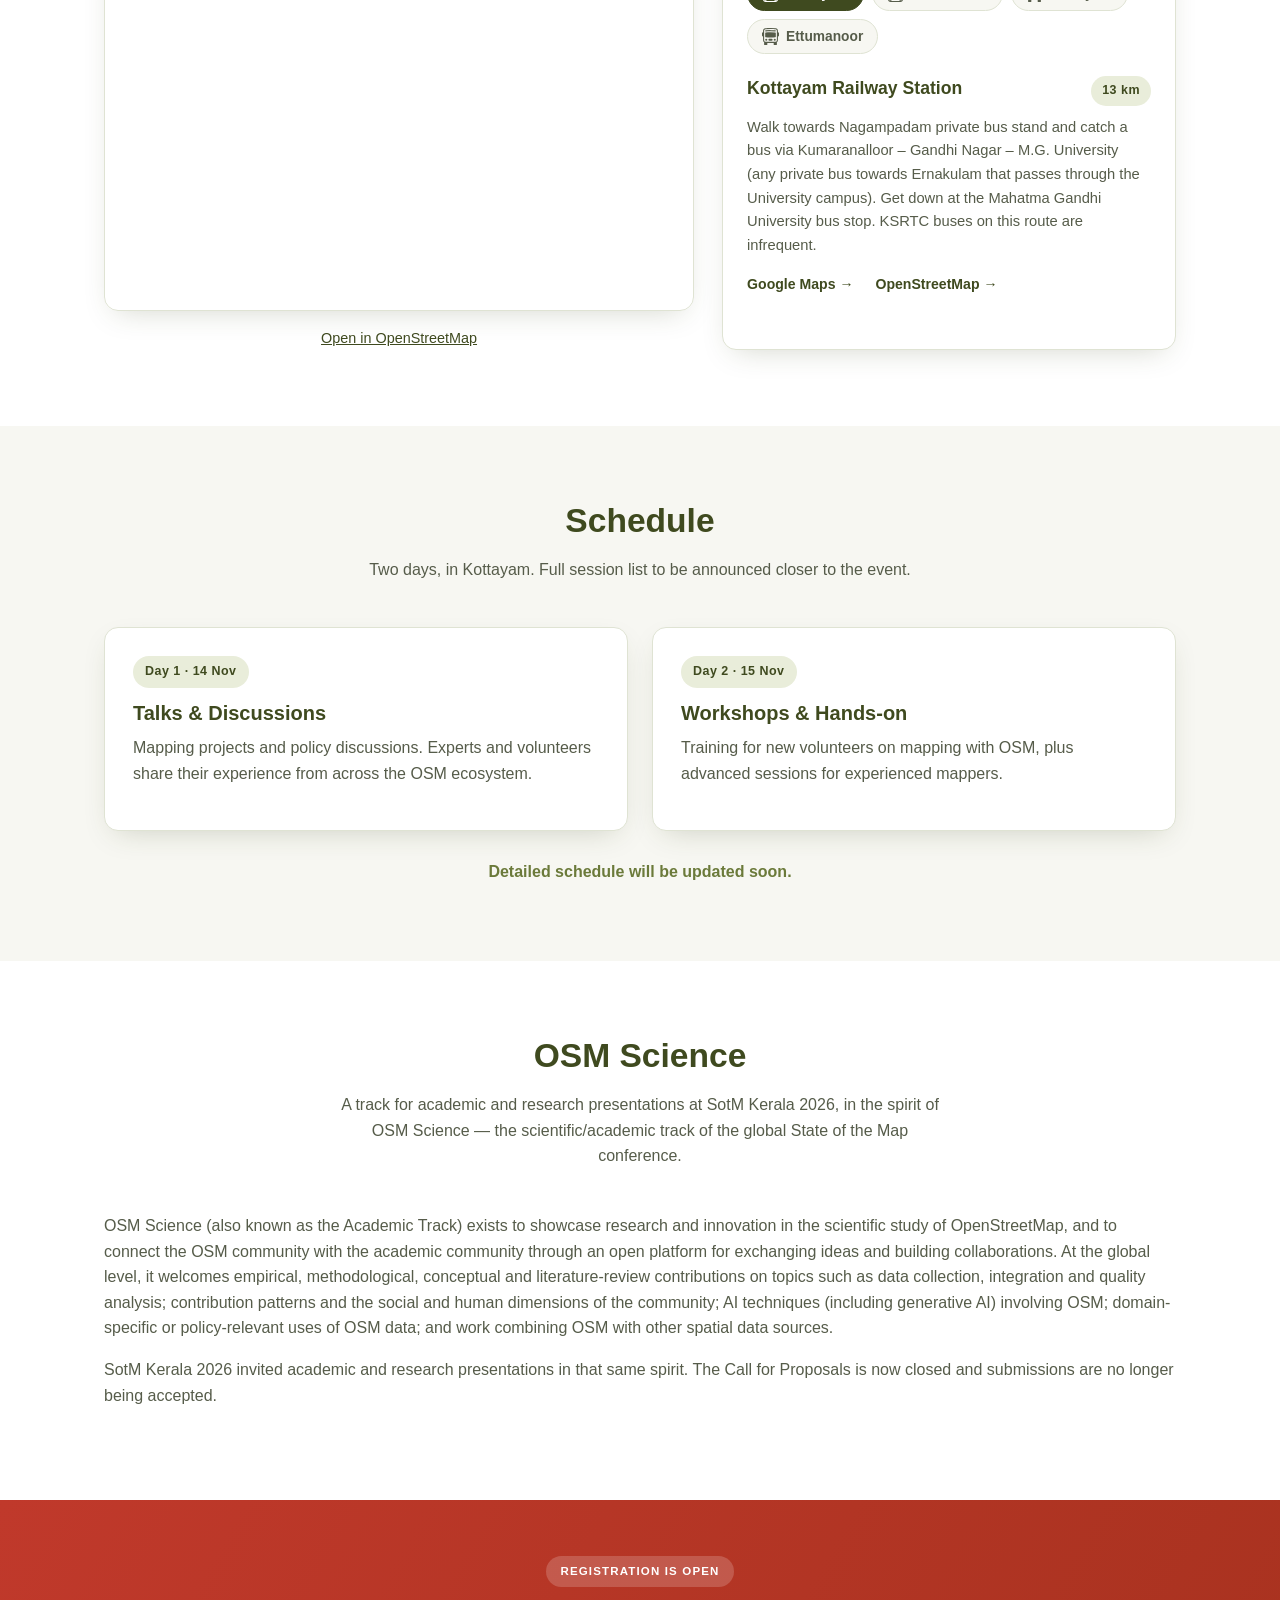
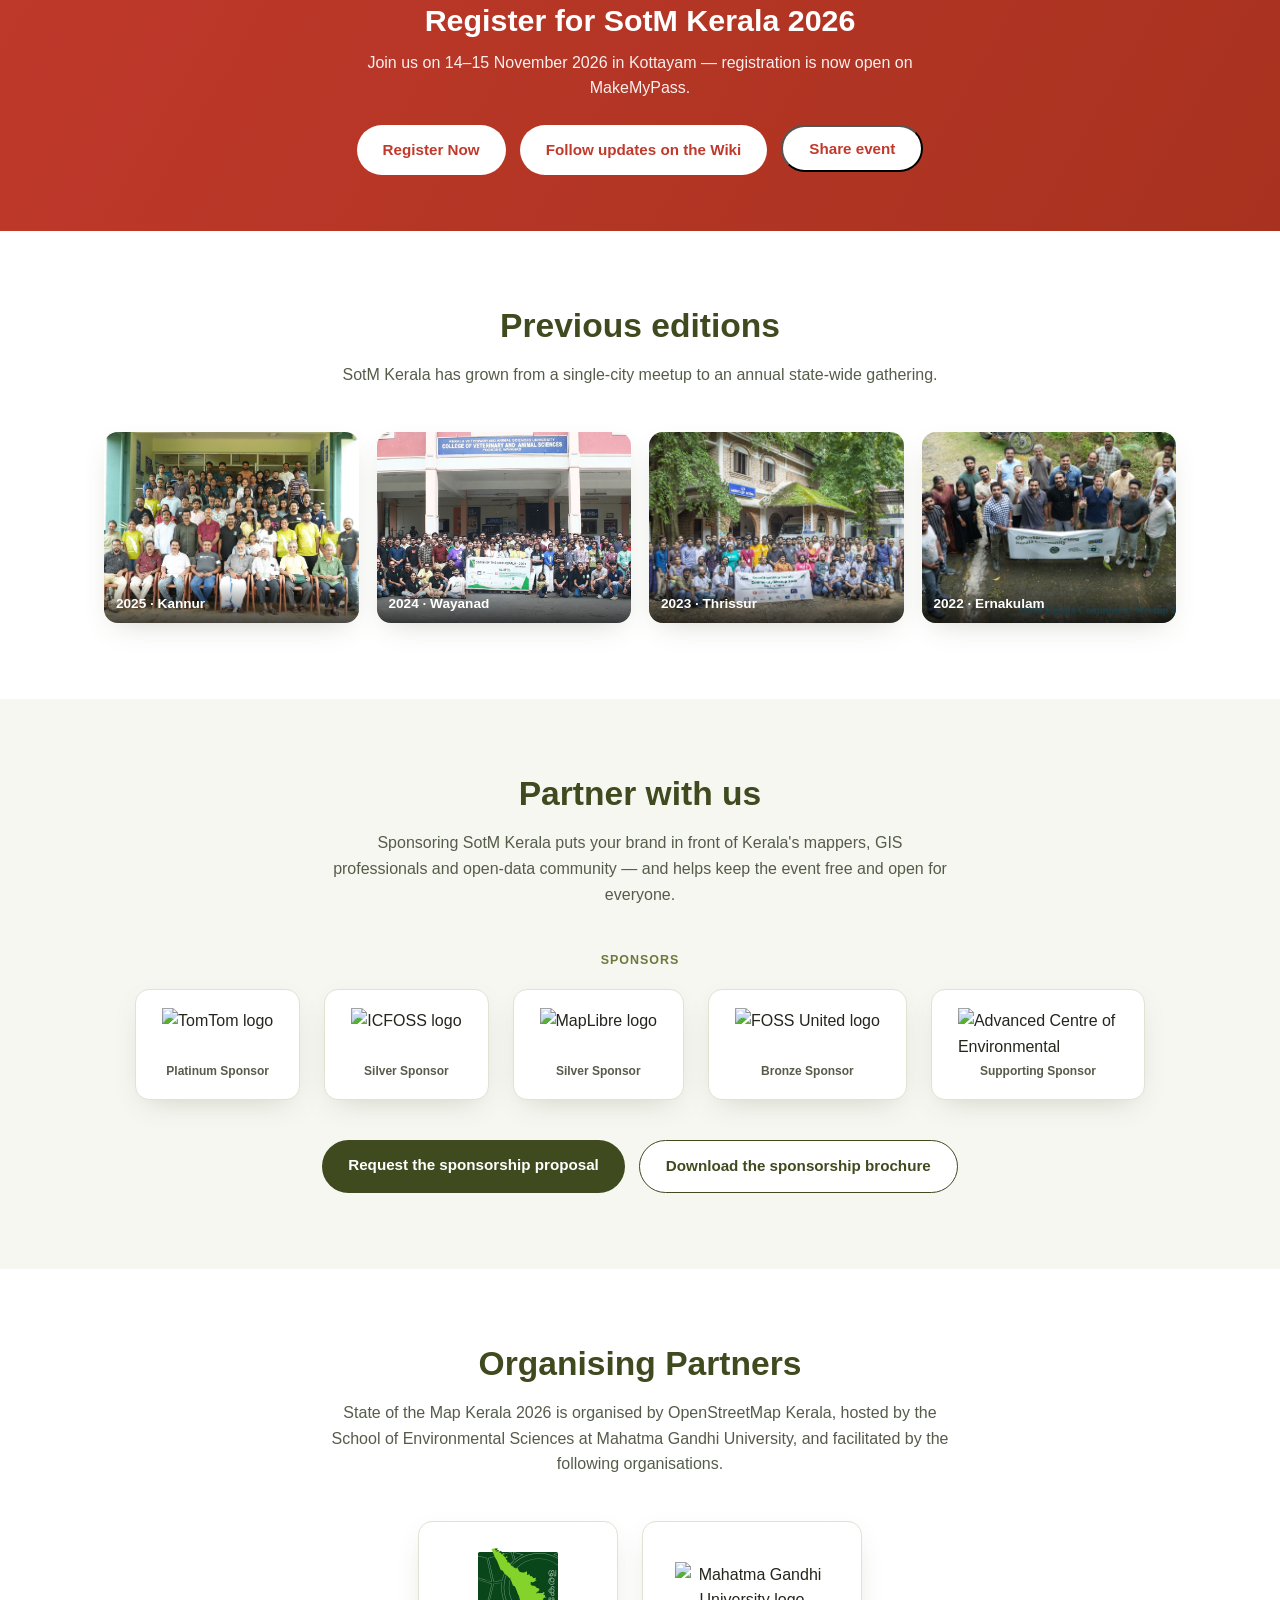
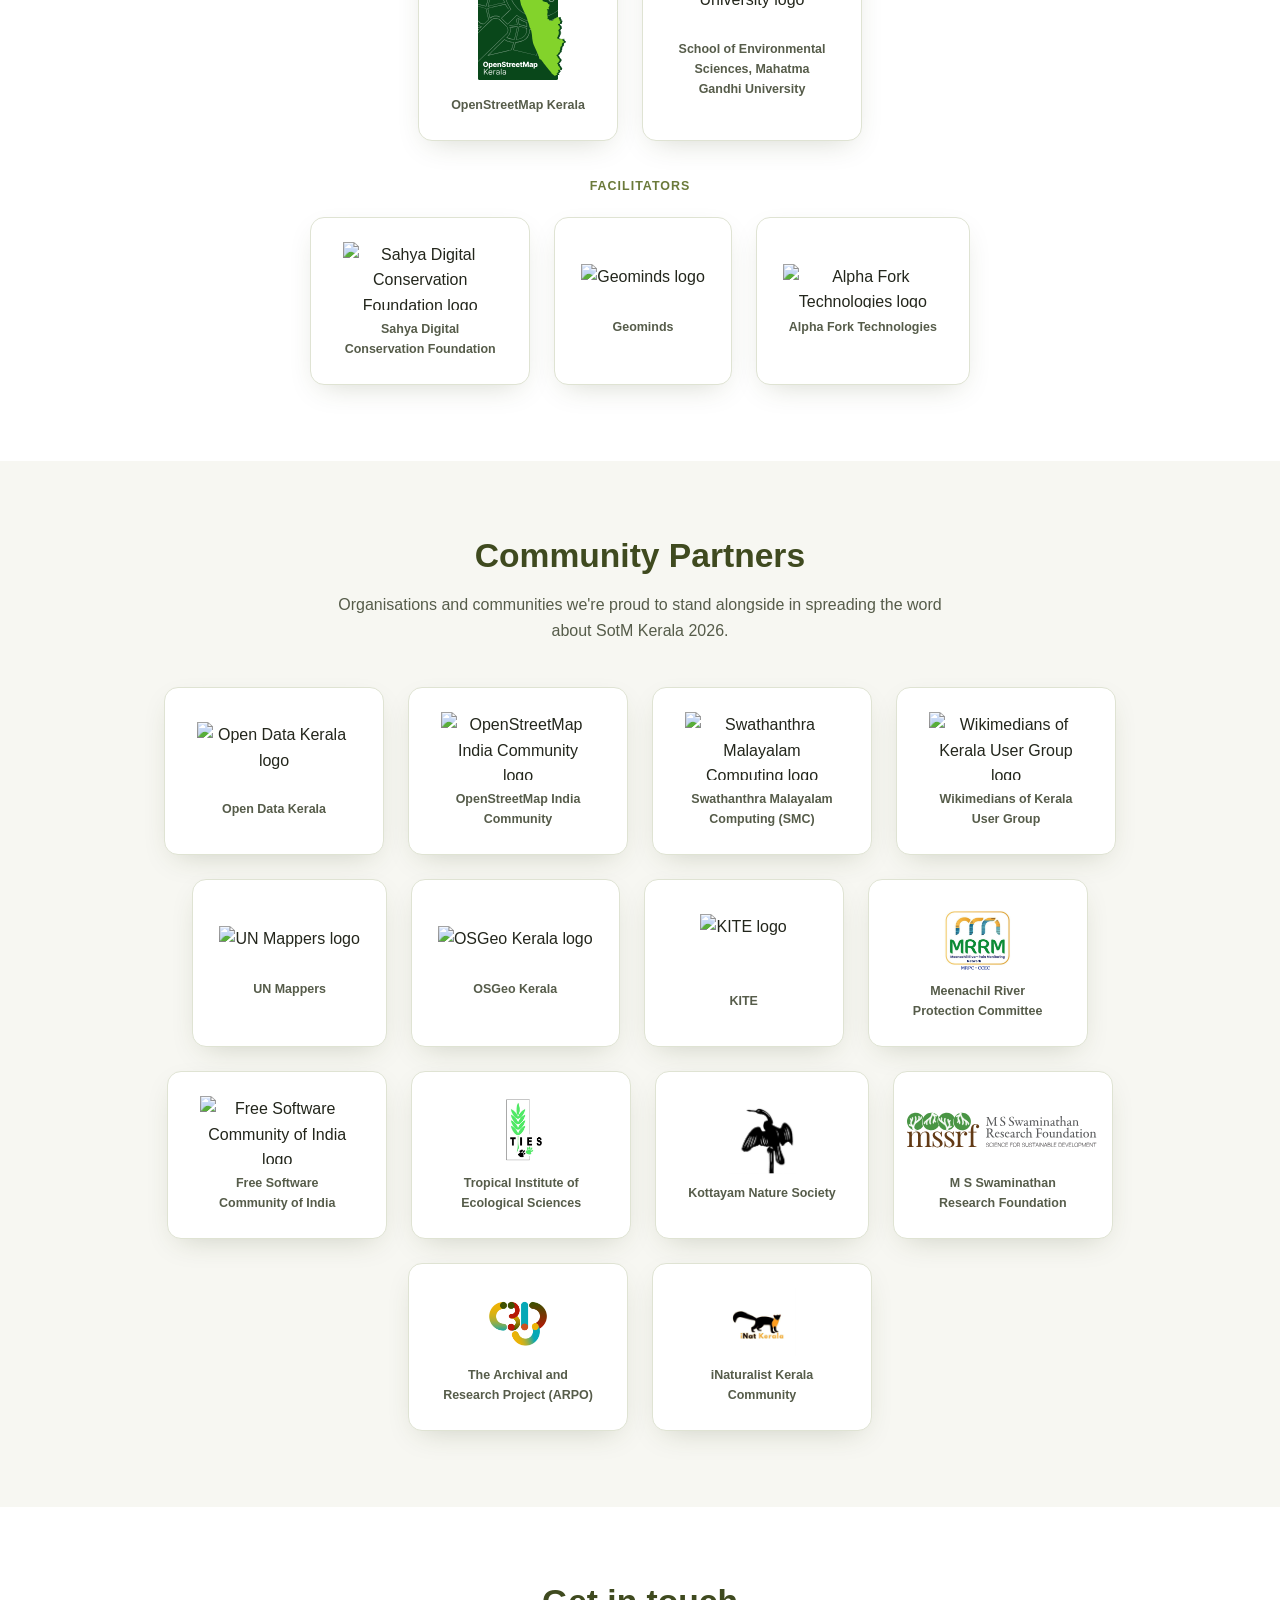
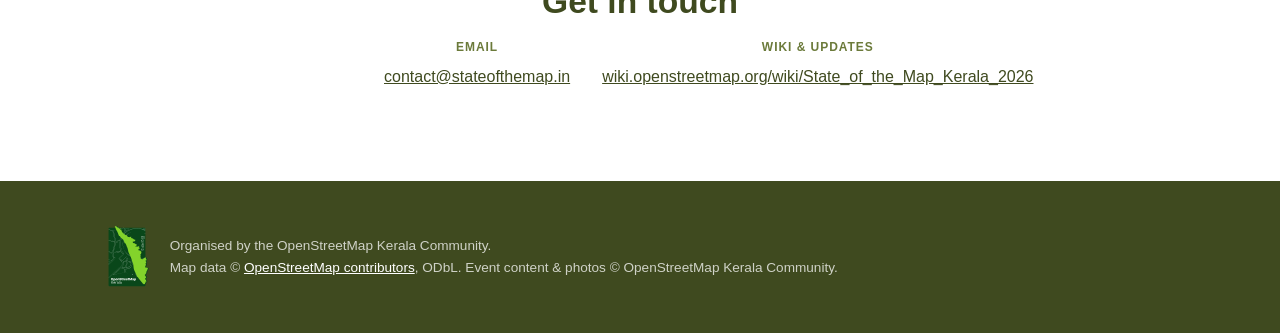
==== commit 36932234: "Add iNaturalist Kerala Community as Community Partner" ====
--- a/2026/Website/index.html
+++ b/2026/Website/index.html
@@ -395,6 +395,10 @@
           <img src="assets/arpo.png" alt="The Archival and Research Project (ARPO) logo" loading="lazy">
           <span class="partner-logo-name">The Archival and Research Project (ARPO)</span>
         </a>
+        <a class="partner-logo-card partner-logo-card--lg" href="https://facebook.com/inatkerala" target="_blank" rel="noopener">
+          <img src="assets/iNatKeralam.jpg" alt="iNaturalist Kerala Community logo" loading="lazy">
+          <span class="partner-logo-name">iNaturalist Kerala Community</span>
+        </a>
       </div>
     </div>
   </section>
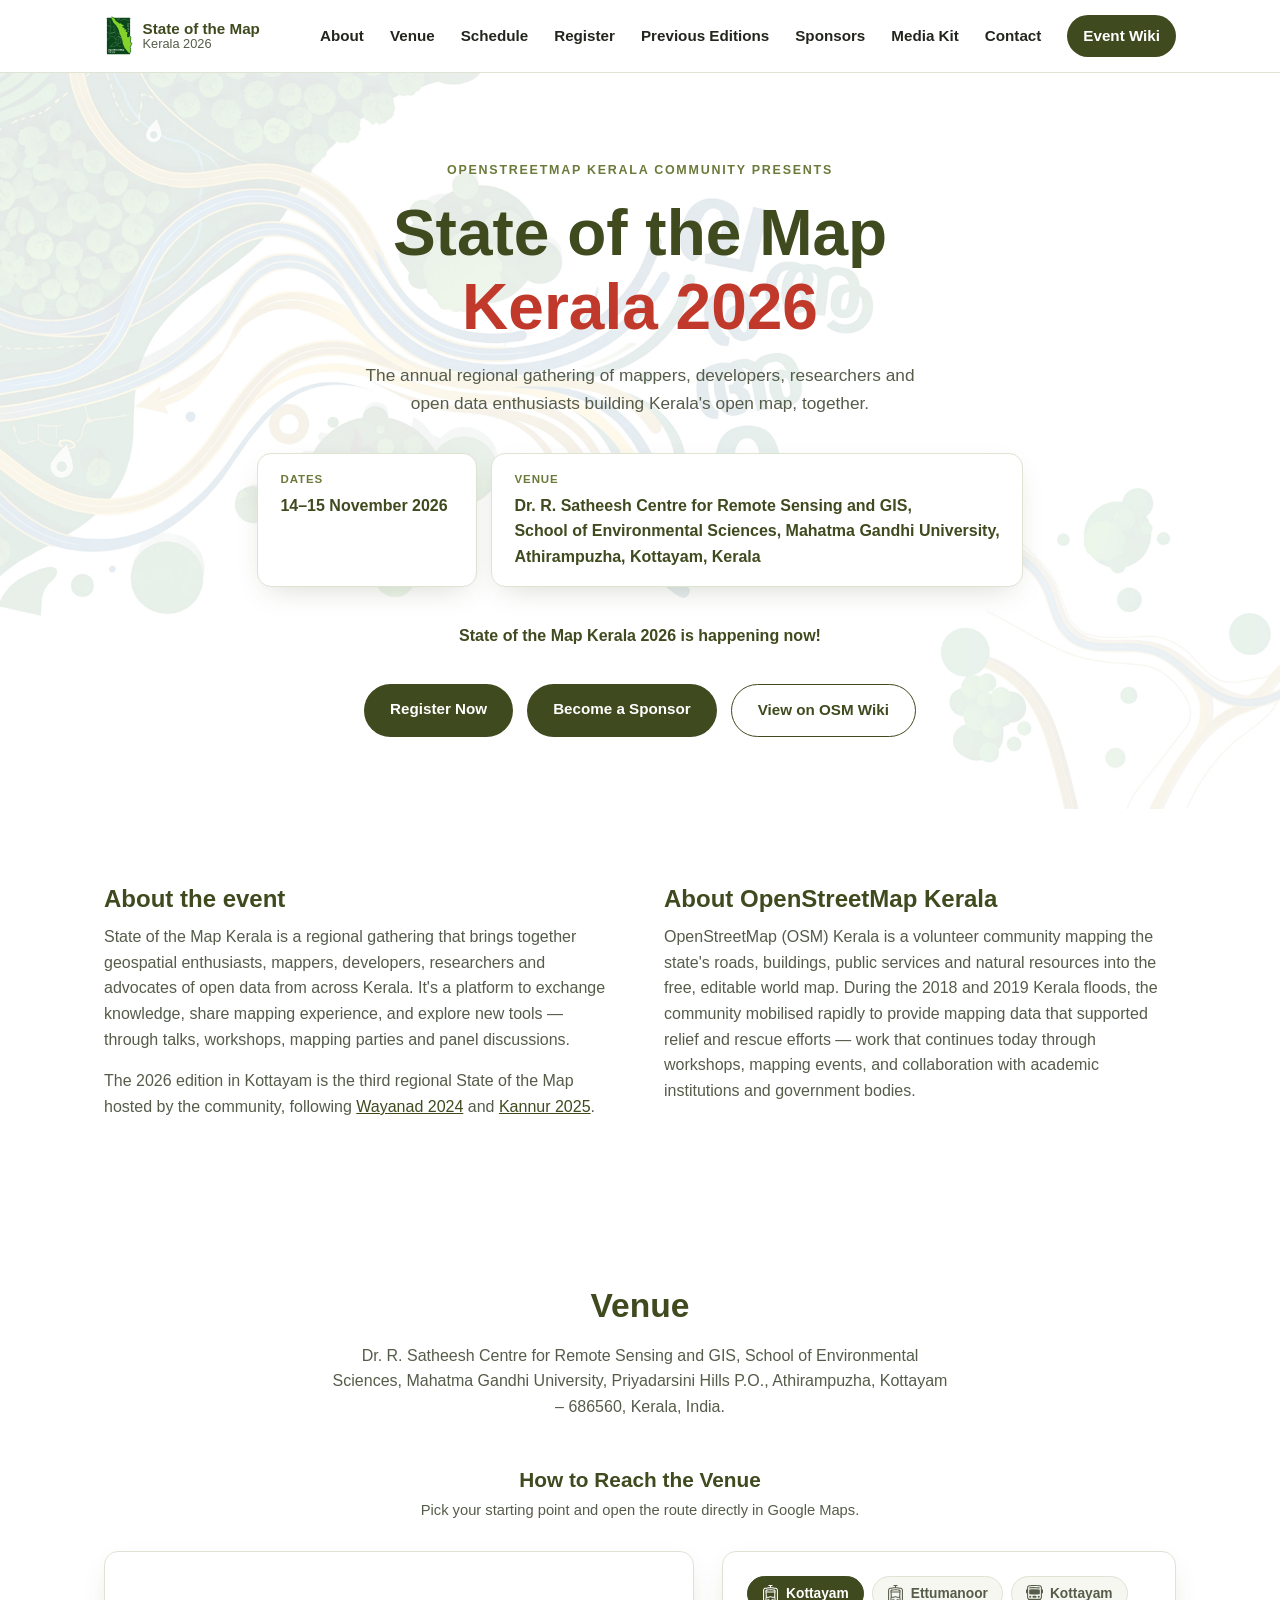
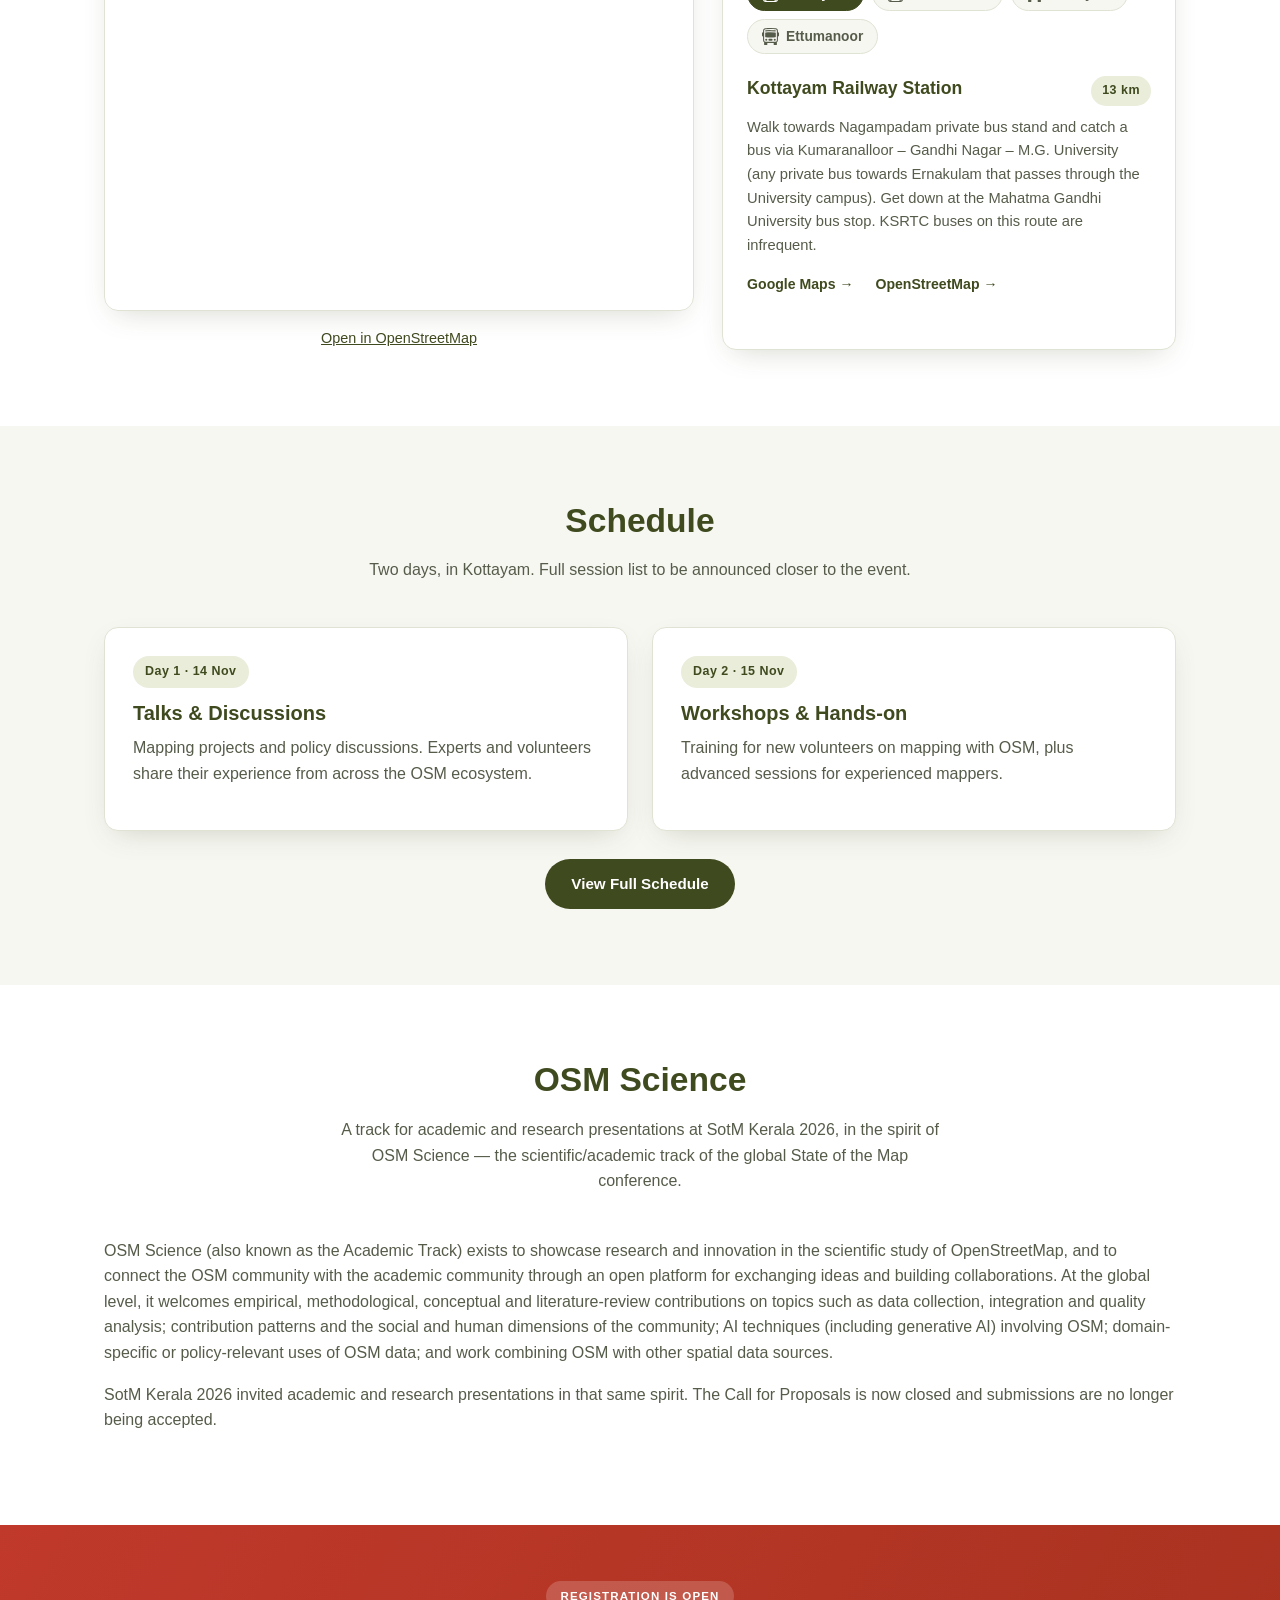
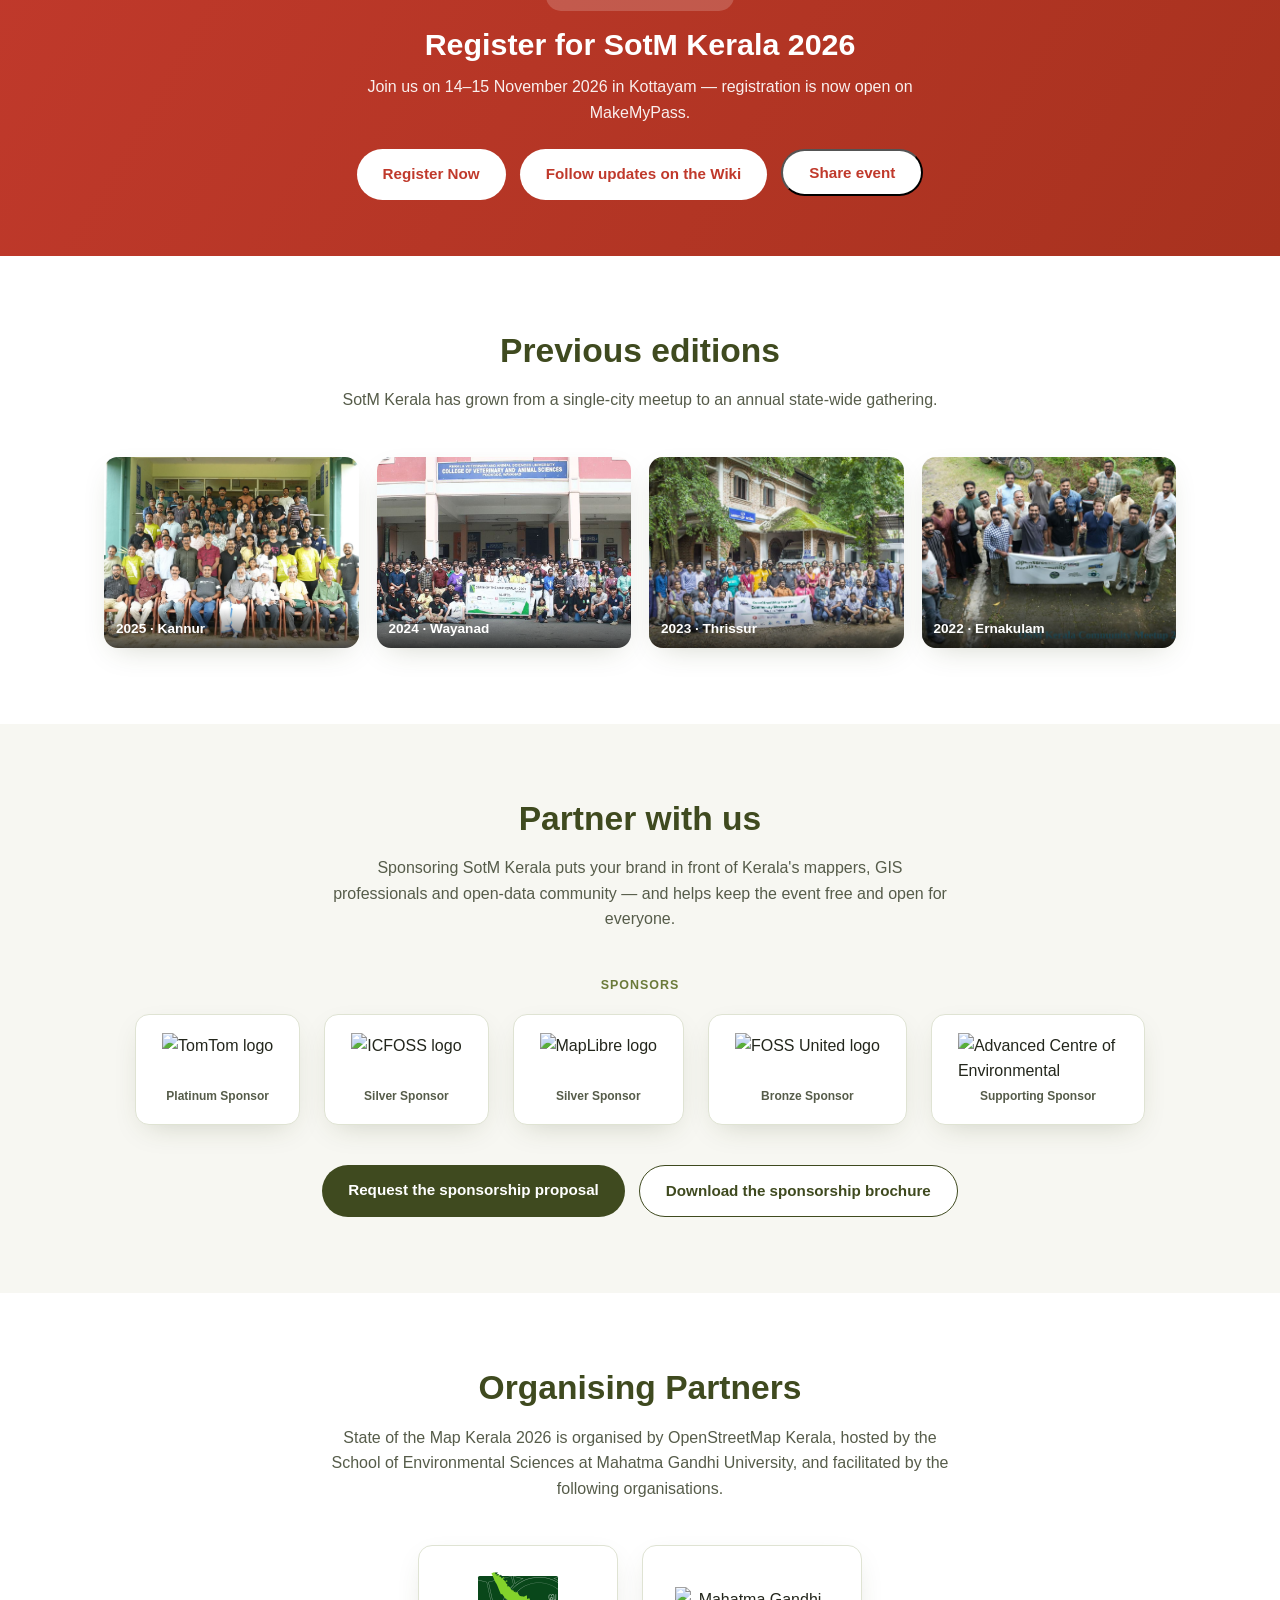
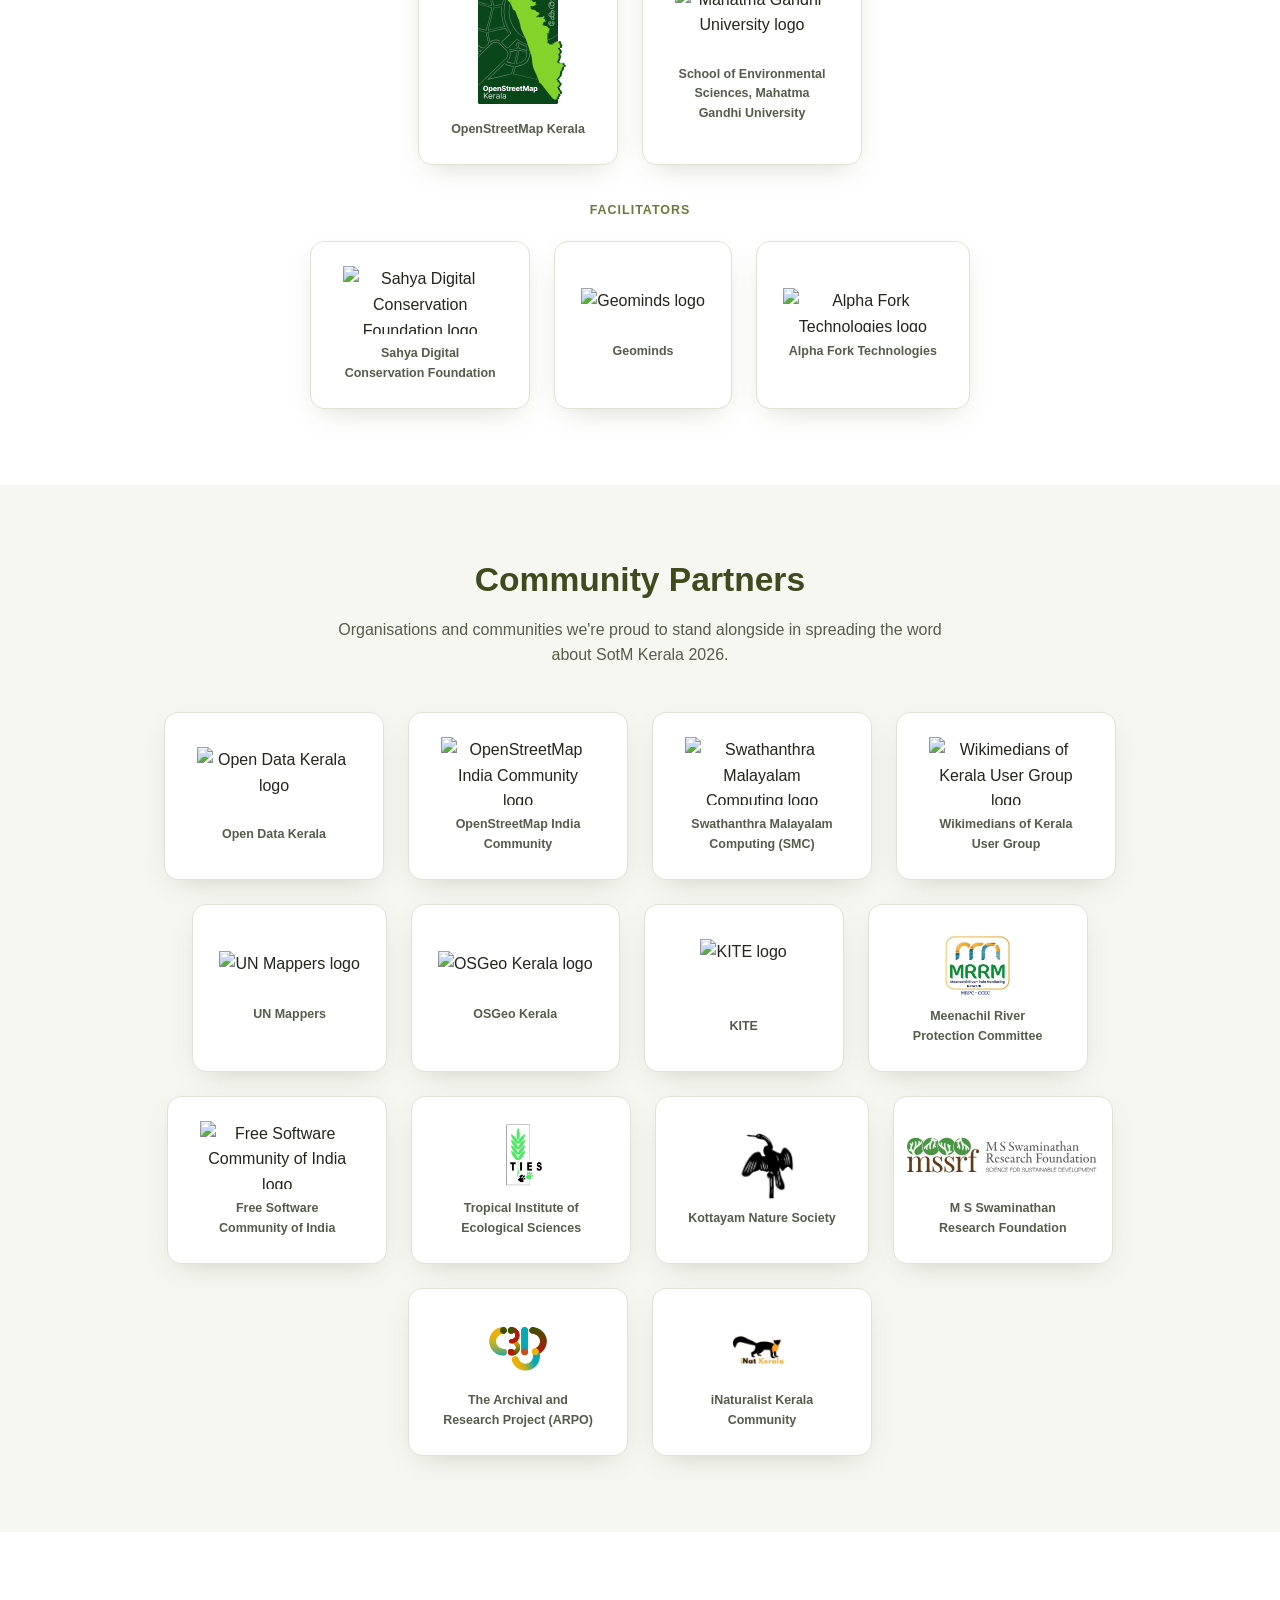
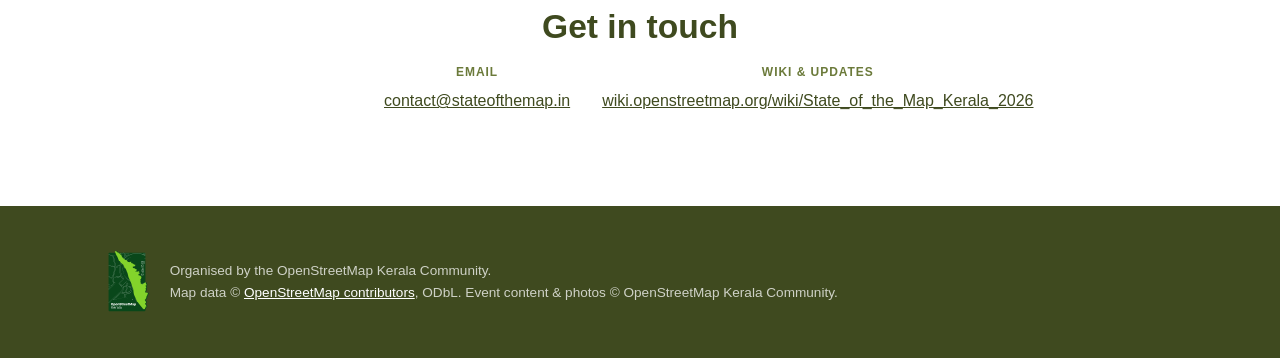
==== commit 79af42f4: "Add full event schedule as a separate page with Day 1/Day 2 tabs Replace the homepage schedule tease" ====
--- a/2026/Website/index.html
+++ b/2026/Website/index.html
@@ -35,7 +35,7 @@
     <nav class="site-nav" id="siteNav">
       <a href="#about">About</a>
       <a href="#venue">Venue</a>
-      <a href="#schedule">Schedule</a>
+      <a href="schedule.html">Schedule</a>
       <a href="#register">Register</a>
       <a href="#editions">Previous Editions</a>
       <a href="#sponsors">Sponsors</a>
@@ -206,7 +206,7 @@
           <p>Training for new volunteers on mapping with OSM, plus advanced sessions for experienced mappers.</p>
         </div>
       </div>
-      <p class="schedule-note">Detailed schedule will be updated soon.</p>
+      <p class="schedule-cta"><a class="btn btn-primary" href="schedule.html">View Full Schedule</a></p>
     </div>
   </section>
 
--- a/2026/Website/assets/css/style.css
+++ b/2026/Website/assets/css/style.css
@@ -368,6 +368,77 @@
 }
 .day-card h3 { font-size: 1.25rem; margin-bottom: 10px; }
 
+.sched-day { margin-bottom: 44px; }
+.sched-day-tabs { justify-content: center; margin-bottom: 28px; }
+.sched-day-subtitle { text-align: center; font-size: 1.3rem; margin-bottom: 22px; }
+.schedule-cta { text-align: center; margin: 28px 0 0; }
+.sched-day:last-of-type { margin-bottom: 0; }
+.sched-day-head { text-align: center; margin-bottom: 22px; }
+.sched-day-head h3 { font-size: 1.3rem; margin: 10px 0 0; }
+.sched-block { margin-bottom: 20px; }
+.sched-block-title {
+  font-weight: 700;
+  color: var(--green-mid);
+  font-size: 0.8rem;
+  text-transform: uppercase;
+  letter-spacing: 0.05em;
+  margin: 0 0 10px;
+}
+.sched-item {
+  display: flex;
+  gap: 16px;
+  padding: 10px 0;
+  border-bottom: 1px solid var(--border);
+}
+.sched-block > .sched-item:last-child,
+.sched-track > .sched-item:last-child {
+  border-bottom: none;
+}
+.sched-time {
+  flex: 0 0 128px;
+  font-weight: 700;
+  font-size: 0.8rem;
+  color: var(--green-dark);
+}
+.sched-content { flex: 1; min-width: 0; }
+.sched-item-title { margin: 0 0 2px; color: var(--text); font-weight: 600; font-size: 0.96rem; }
+.sched-item-speaker { margin: 0; font-size: 0.85rem; }
+.sched-break {
+  text-align: center;
+  font-weight: 600;
+  font-size: 0.85rem;
+  color: var(--text-soft);
+  background: var(--cream);
+  border-radius: 999px;
+  padding: 8px 18px;
+  margin: 16px auto;
+  max-width: fit-content;
+}
+.sched-tracks {
+  display: grid;
+  gap: 18px;
+}
+.sched-tracks-2 { grid-template-columns: 1fr 1fr; }
+.sched-tracks-3 { grid-template-columns: 1fr 1fr 1fr; }
+.sched-track {
+  background: var(--white);
+  border: 1px solid var(--border);
+  border-radius: var(--radius);
+  padding: 18px;
+}
+.sched-track .sched-item { padding: 8px 0; }
+.sched-track-label {
+  display: inline-block;
+  background: var(--green-light);
+  color: var(--green-dark);
+  font-weight: 700;
+  font-size: 0.74rem;
+  letter-spacing: 0.03em;
+  padding: 5px 11px;
+  border-radius: 999px;
+  margin: 0 0 10px;
+}
+
 .venue-map {
   height: 340px;
   border-radius: var(--radius);
@@ -754,12 +825,14 @@
 
 /* Responsive */
 @media (max-width: 860px) {
-  .two-col, .schedule-grid, .contact-grid, .media-kit-grid, .reach-grid { grid-template-columns: 1fr; }
+  .two-col, .schedule-grid, .contact-grid, .media-kit-grid, .reach-grid, .sched-tracks-2, .sched-tracks-3 { grid-template-columns: 1fr; }
   .editions-grid, .tier-grid { grid-template-columns: 1fr 1fr; }
   .reach-map-col .venue-map { flex: 0 0 auto; height: 300px; min-height: 0; }
 }
 
 @media (max-width: 640px) {
+  .sched-item { flex-direction: column; gap: 3px; }
+  .sched-time { flex-basis: auto; }
   .site-nav {
     position: absolute;
     top: 72px;
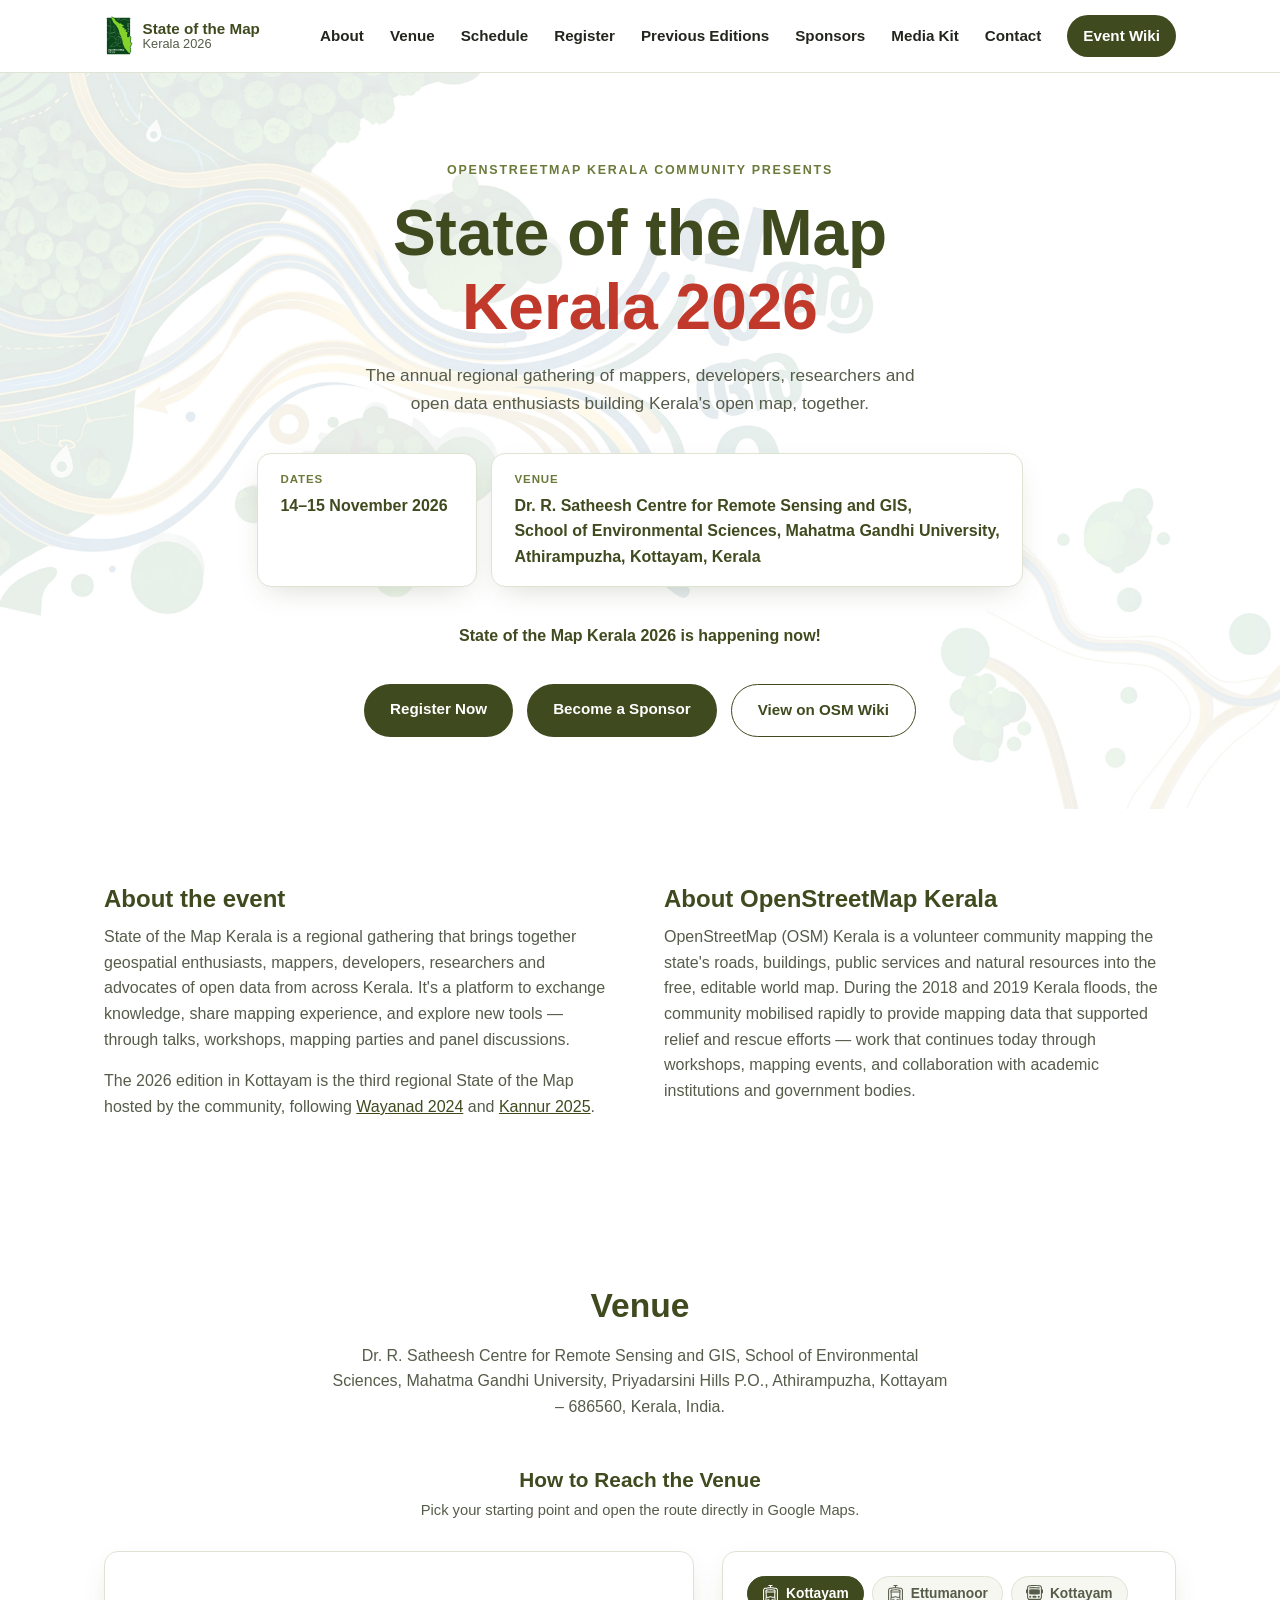
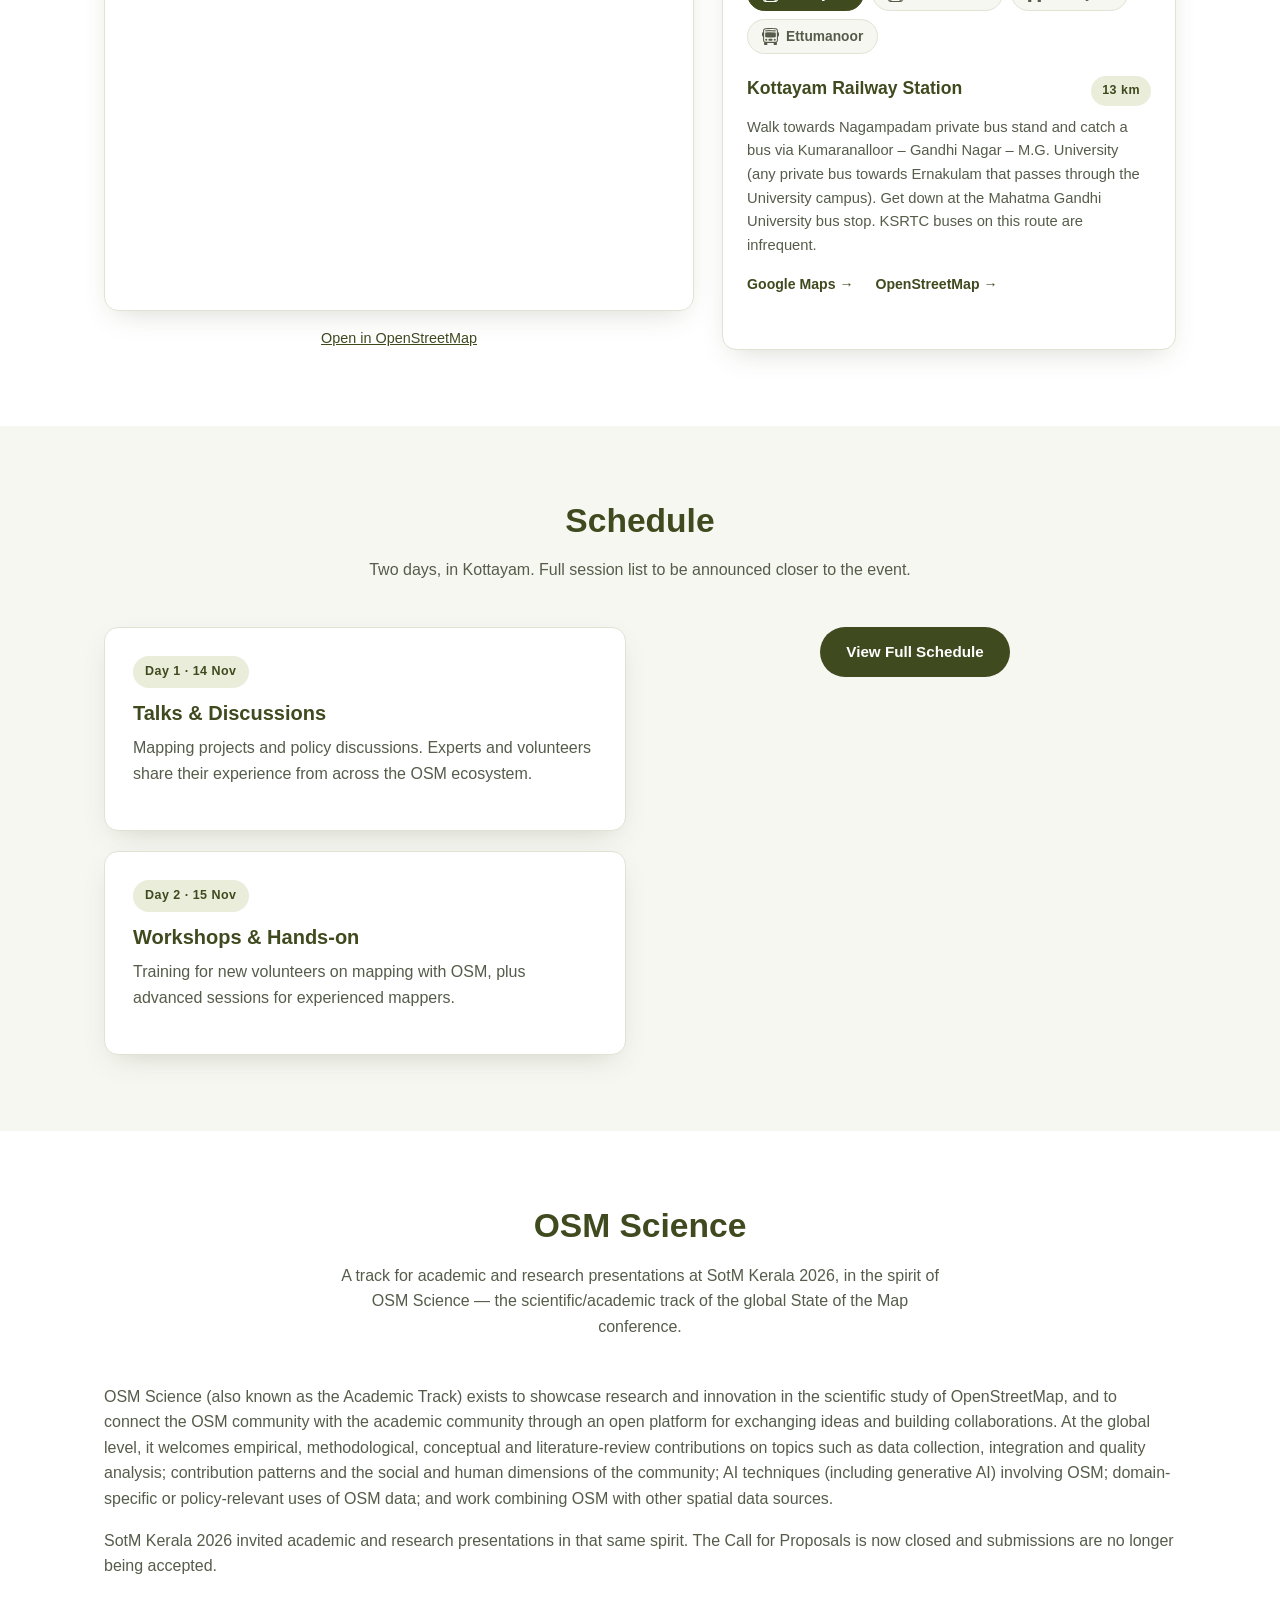
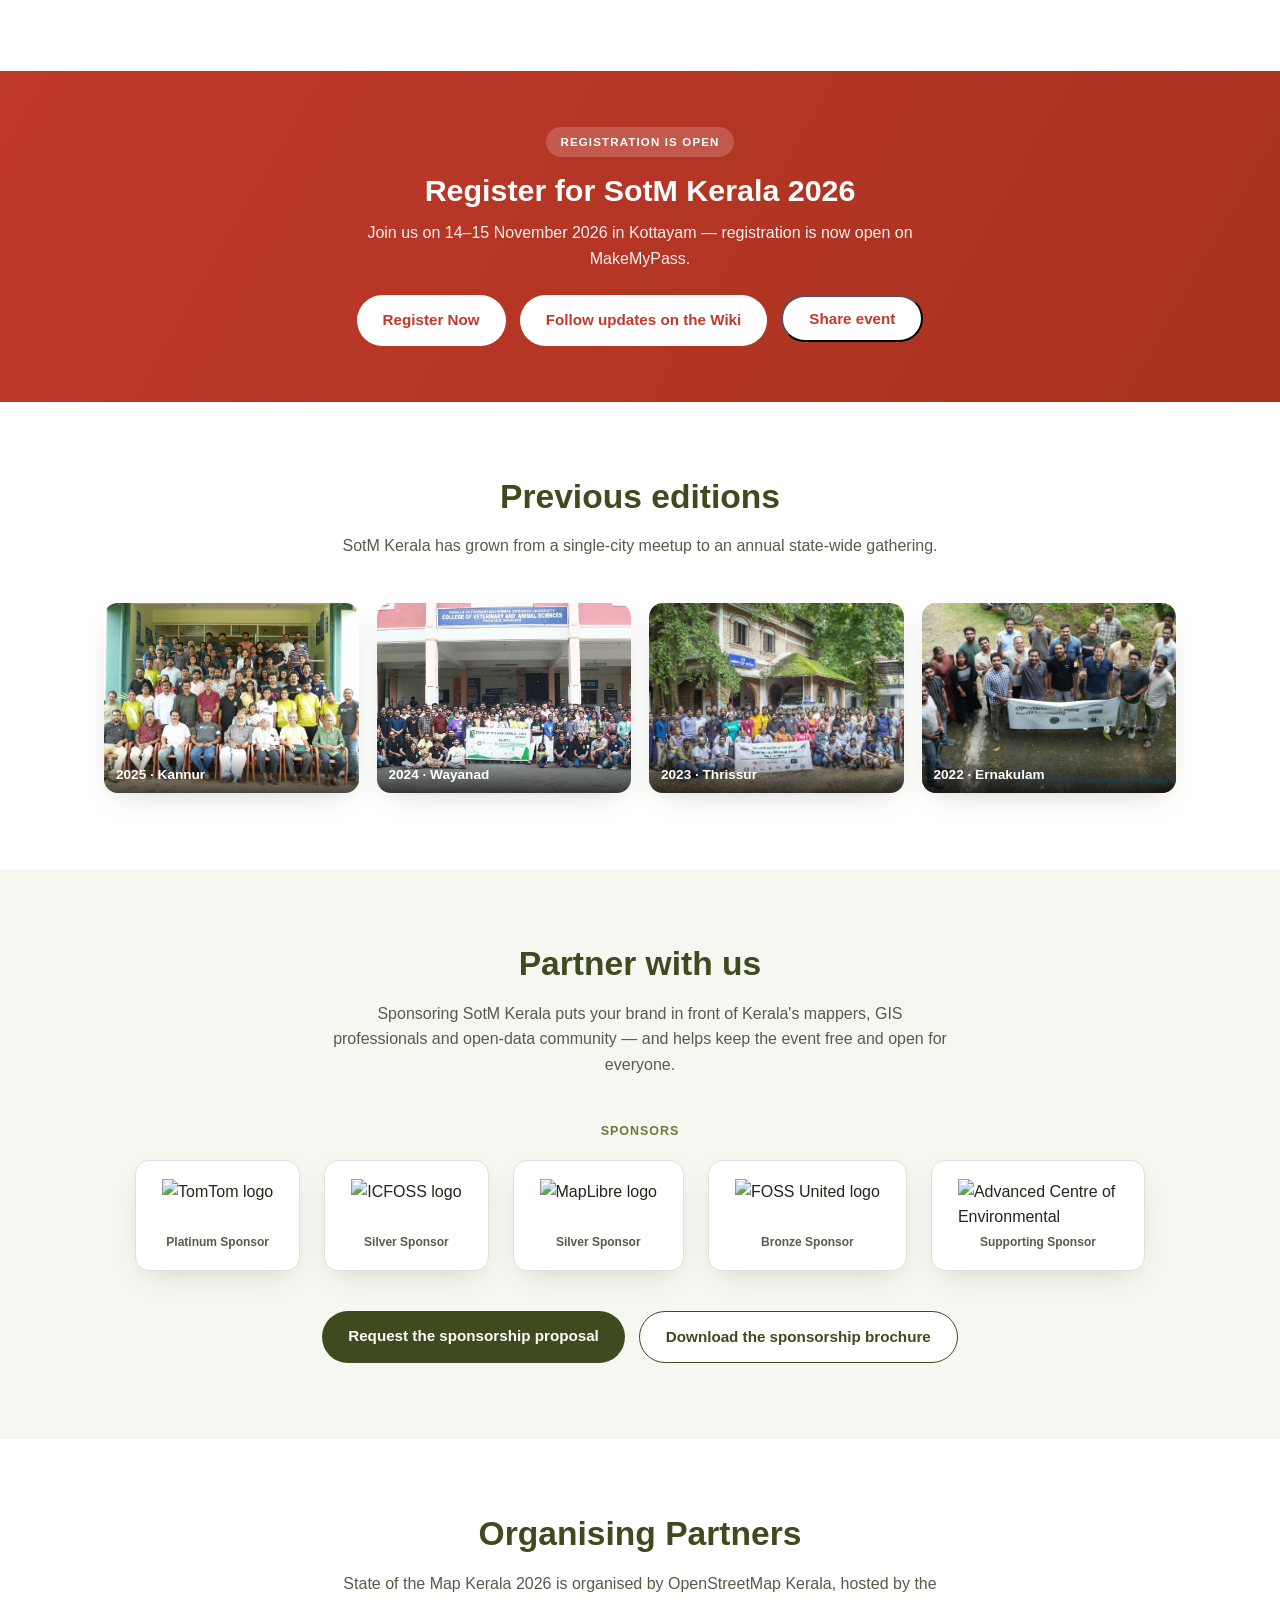
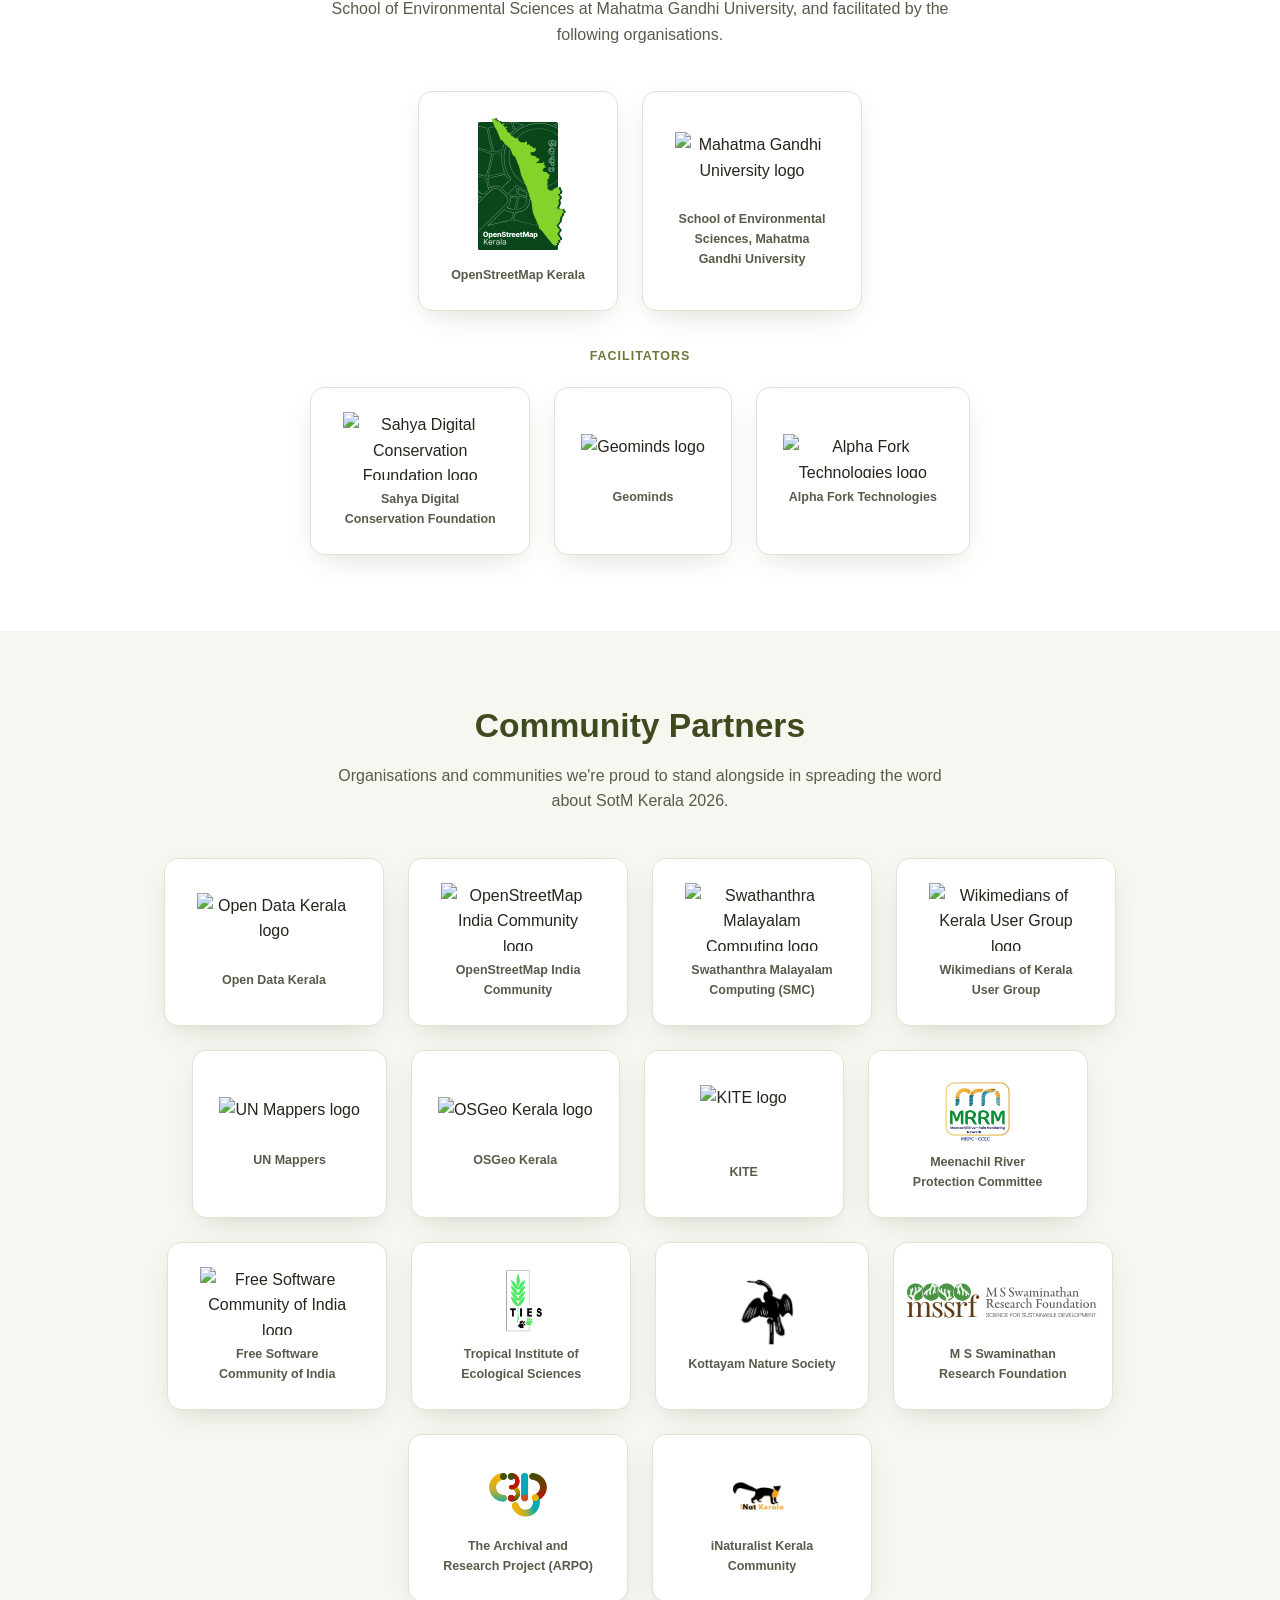
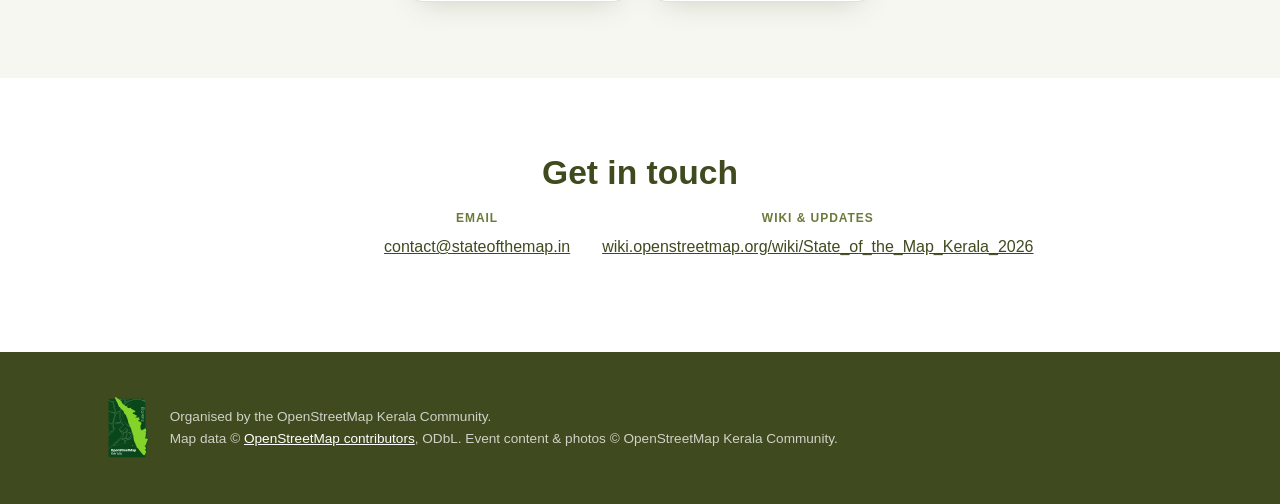
==== commit 34b0076f: "Add auto-looping session poster sliders Add a poster carousel to the homepage Schedule teaser (singl" ====
--- a/2026/Website/index.html
+++ b/2026/Website/index.html
@@ -194,19 +194,30 @@
     <div class="wrap">
       <h2 class="section-title">Schedule</h2>
       <p class="section-lede">Two days, in Kottayam. Full session list to be announced closer to the event.</p>
-      <div class="schedule-grid">
-        <div class="day-card">
-          <span class="day-tag">Day 1 &middot; 14 Nov</span>
-          <h3>Talks &amp; Discussions</h3>
-          <p>Mapping projects and policy discussions. Experts and volunteers share their experience from across the OSM ecosystem.</p>
-        </div>
-        <div class="day-card">
-          <span class="day-tag">Day 2 &middot; 15 Nov</span>
-          <h3>Workshops &amp; Hands-on</h3>
-          <p>Training for new volunteers on mapping with OSM, plus advanced sessions for experienced mappers.</p>
-        </div>
-      </div>
-      <p class="schedule-cta"><a class="btn btn-primary" href="schedule.html">View Full Schedule</a></p>
+      <div class="schedule-teaser-grid">
+        <div class="schedule-cards-col">
+          <div class="day-card">
+            <span class="day-tag">Day 1 &middot; 14 Nov</span>
+            <h3>Talks &amp; Discussions</h3>
+            <p>Mapping projects and policy discussions. Experts and volunteers share their experience from across the OSM ecosystem.</p>
+          </div>
+          <div class="day-card">
+            <span class="day-tag">Day 2 &middot; 15 Nov</span>
+            <h3>Workshops &amp; Hands-on</h3>
+            <p>Training for new volunteers on mapping with OSM, plus advanced sessions for experienced mappers.</p>
+          </div>
+        </div>
+        <div class="schedule-poster-col">
+          <div class="poster-slider" data-mode="single" data-interval="2200" data-manifest="SessionPosters/manifest.json" data-folder="SessionPosters" hidden>
+            <button type="button" class="poster-arrow poster-arrow-prev" aria-label="Previous poster">&lsaquo;</button>
+            <div class="poster-track-viewport">
+              <div class="poster-track"></div>
+            </div>
+            <button type="button" class="poster-arrow poster-arrow-next" aria-label="Next poster">&rsaquo;</button>
+          </div>
+          <p class="schedule-cta"><a class="btn btn-primary" href="schedule.html">View Full Schedule</a></p>
+        </div>
+      </div>
     </div>
   </section>
 
@@ -432,6 +443,7 @@
 <script src="assets/js/venue-map.js"></script>
 <script src="assets/js/reach-tabs.js" defer></script>
 <script src="assets/js/main.js"></script>
+<script src="assets/js/poster-slider.js" defer></script>
 <script src="assets/js/share.js"></script>
 <script src="assets/js/countdown.js"></script>
 </body>
--- a/2026/Website/assets/css/style.css
+++ b/2026/Website/assets/css/style.css
@@ -371,7 +371,82 @@
 .sched-day { margin-bottom: 44px; }
 .sched-day-tabs { justify-content: center; margin-bottom: 28px; }
 .sched-day-subtitle { text-align: center; font-size: 1.3rem; margin-bottom: 22px; }
-.schedule-cta { text-align: center; margin: 28px 0 0; }
+.schedule-cta { text-align: center; margin: 0; }
+
+.schedule-teaser-grid {
+  display: grid;
+  grid-template-columns: 1fr 1fr;
+  gap: 28px;
+  align-items: start;
+}
+.schedule-cards-col {
+  display: flex;
+  flex-direction: column;
+  gap: 20px;
+}
+.schedule-cards-col .day-card { flex: 1; }
+.schedule-poster-col {
+  display: flex;
+  flex-direction: column;
+  gap: 20px;
+}
+
+/* Poster slider (shared: homepage single-view + schedule.html row-view) */
+.poster-slider { position: relative; }
+.poster-slider[hidden] { display: none; }
+.poster-track-viewport {
+  overflow: hidden;
+  border-radius: var(--radius);
+}
+.poster-track {
+  display: flex;
+  transition: transform 0.45s ease;
+}
+.poster-slide {
+  flex: 0 0 calc(100% / var(--items, 1));
+  box-sizing: border-box;
+  padding: 0 6px;
+}
+.poster-slide img {
+  width: 100%;
+  height: 100%;
+  object-fit: contain;
+  background: var(--cream);
+  border-radius: var(--radius);
+  border: 1px solid var(--border);
+  box-shadow: var(--shadow);
+  display: block;
+}
+.poster-arrow {
+  position: absolute;
+  top: 50%;
+  transform: translateY(-50%);
+  width: 38px;
+  height: 38px;
+  border-radius: 50%;
+  background: var(--white);
+  border: 1px solid var(--border);
+  box-shadow: var(--shadow);
+  color: var(--green-dark);
+  font-size: 1.4rem;
+  line-height: 1;
+  display: flex;
+  align-items: center;
+  justify-content: center;
+  cursor: pointer;
+  z-index: 2;
+  padding: 0;
+}
+.poster-arrow:hover { background: var(--green-light); }
+.poster-arrow-prev { left: -16px; }
+.poster-arrow-next { right: -16px; }
+
+.schedule-teaser-grid .poster-track-viewport { height: 400px; }
+.schedule-teaser-grid .poster-slide { height: 400px; }
+
+.sched-posters { margin-top: 44px; }
+.sched-posters .poster-track-viewport { height: 220px; }
+.sched-posters .poster-slide { height: 220px; }
 .sched-day:last-of-type { margin-bottom: 0; }
 .sched-day-head { text-align: center; margin-bottom: 22px; }
 .sched-day-head h3 { font-size: 1.3rem; margin: 10px 0 0; }
@@ -825,7 +900,7 @@
 
 /* Responsive */
 @media (max-width: 860px) {
-  .two-col, .schedule-grid, .contact-grid, .media-kit-grid, .reach-grid, .sched-tracks-2, .sched-tracks-3 { grid-template-columns: 1fr; }
+  .two-col, .schedule-grid, .schedule-teaser-grid, .contact-grid, .media-kit-grid, .reach-grid, .sched-tracks-2, .sched-tracks-3 { grid-template-columns: 1fr; }
   .editions-grid, .tier-grid { grid-template-columns: 1fr 1fr; }
   .reach-map-col .venue-map { flex: 0 0 auto; height: 300px; min-height: 0; }
 }
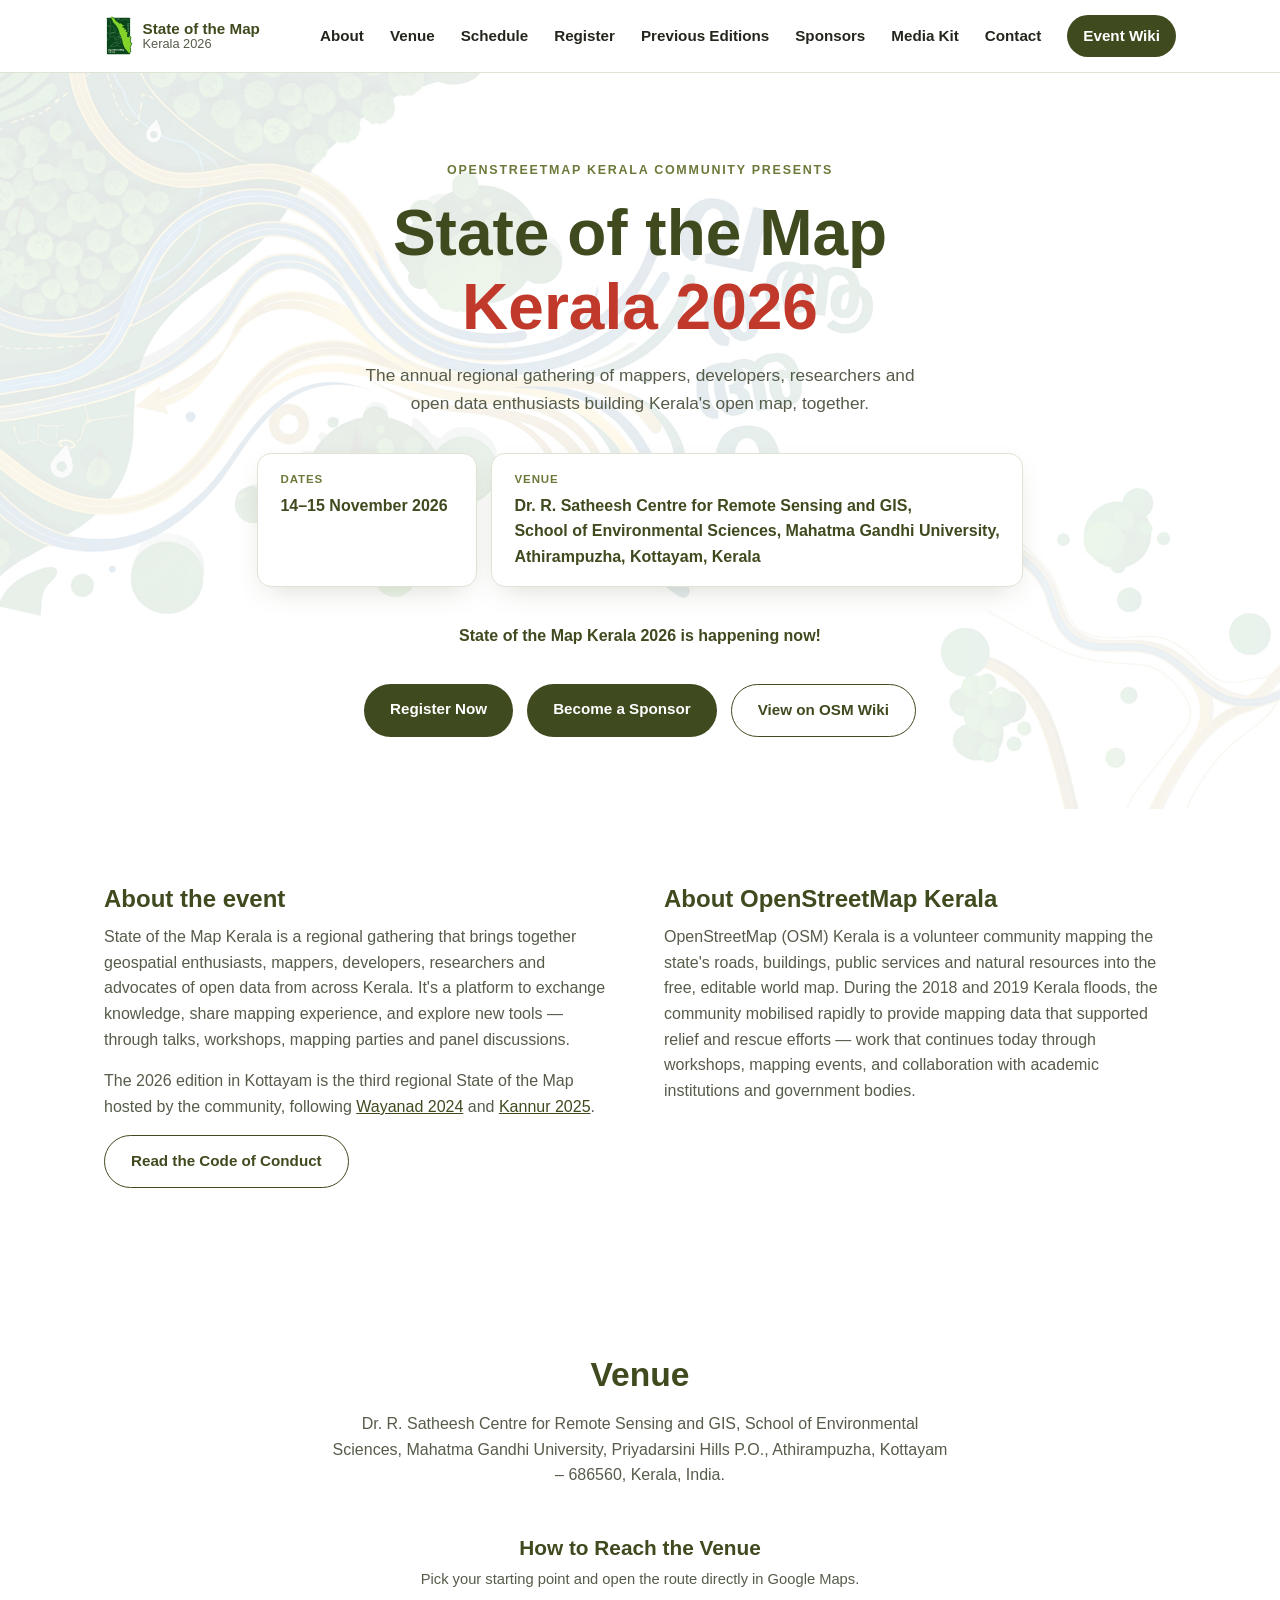
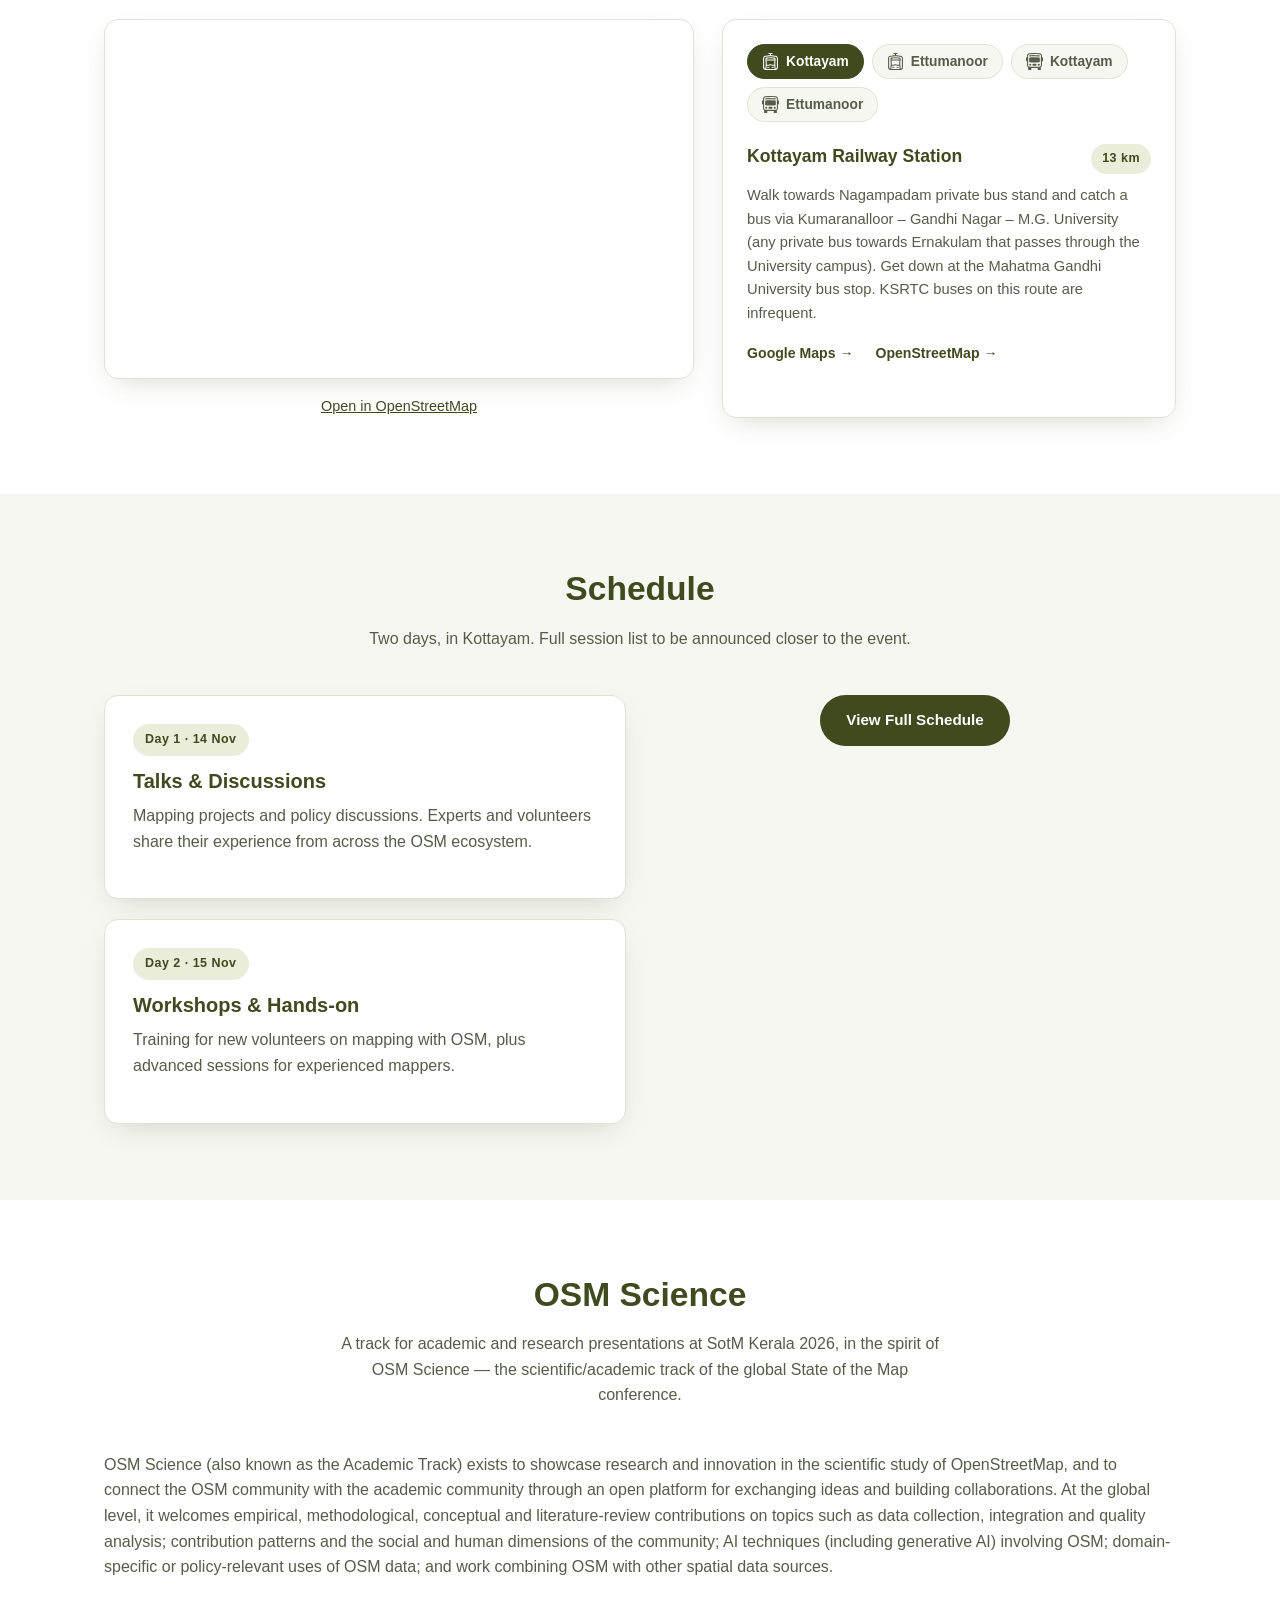
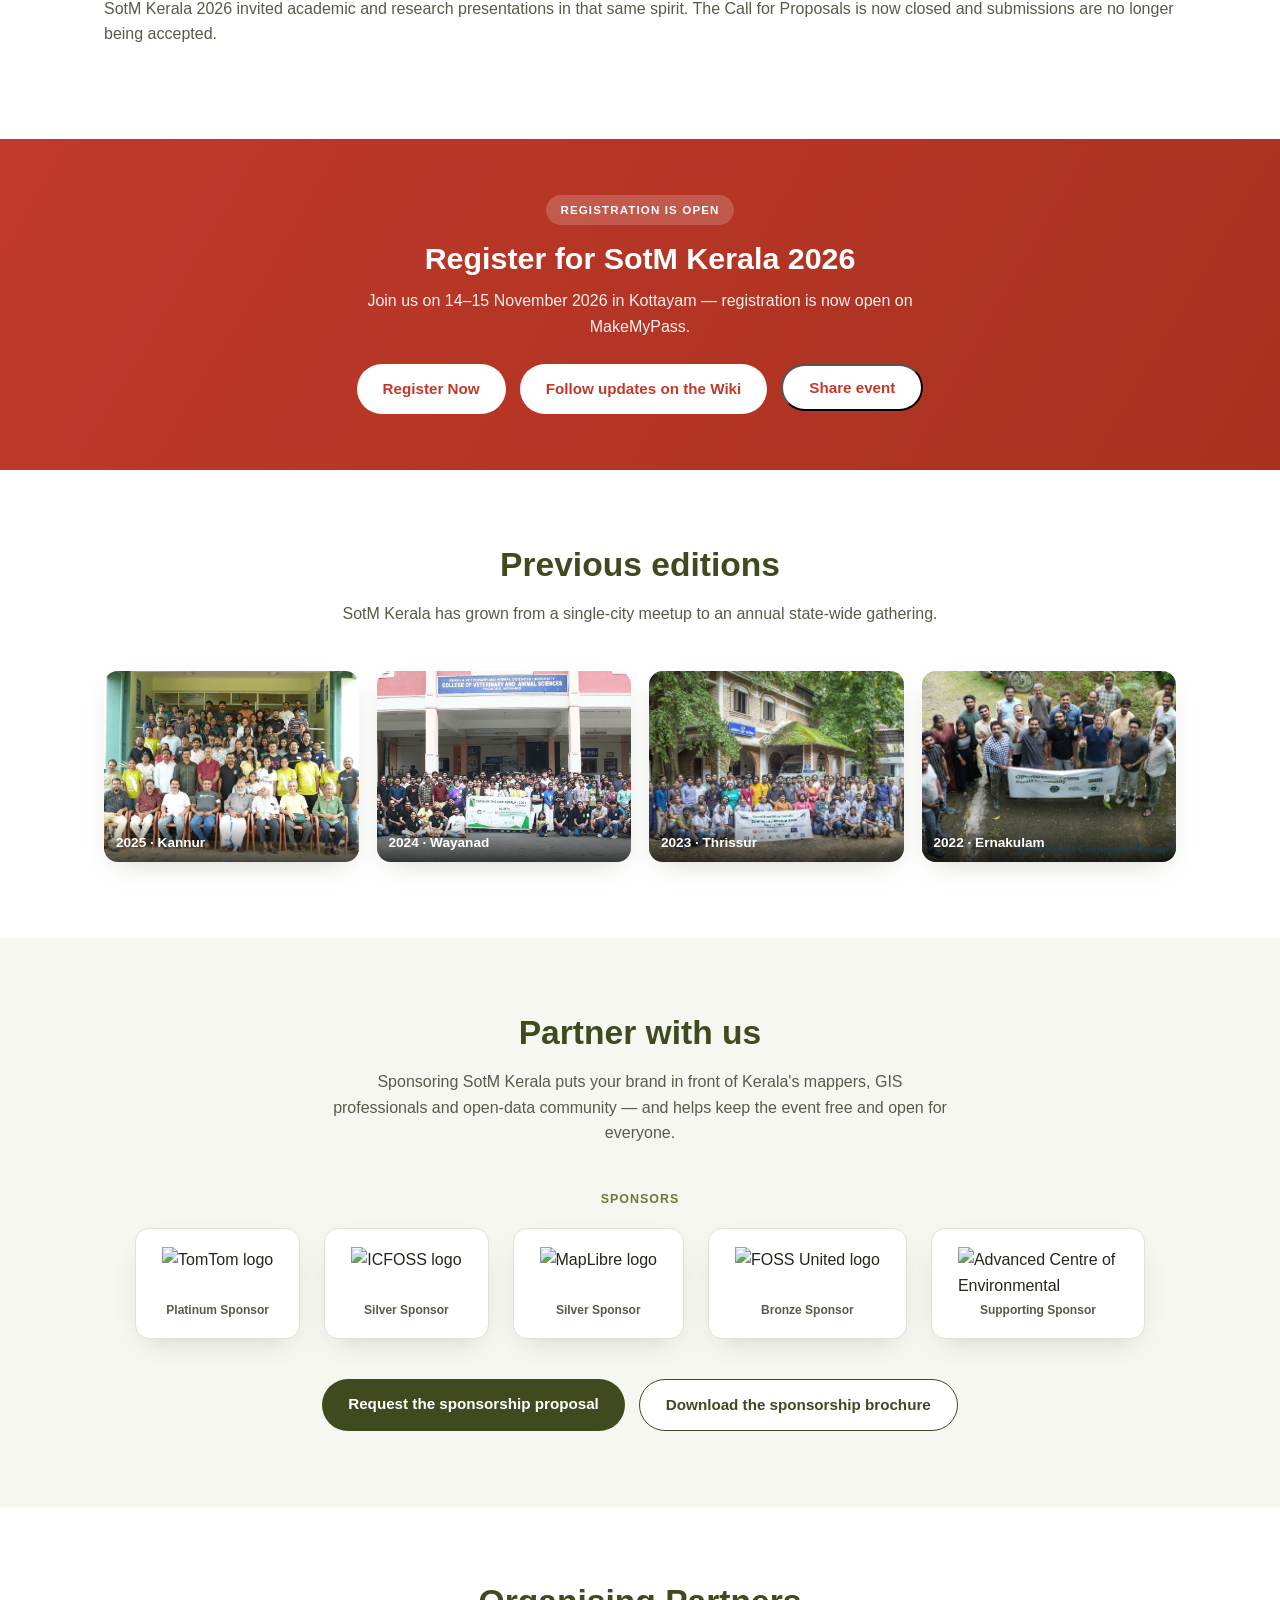
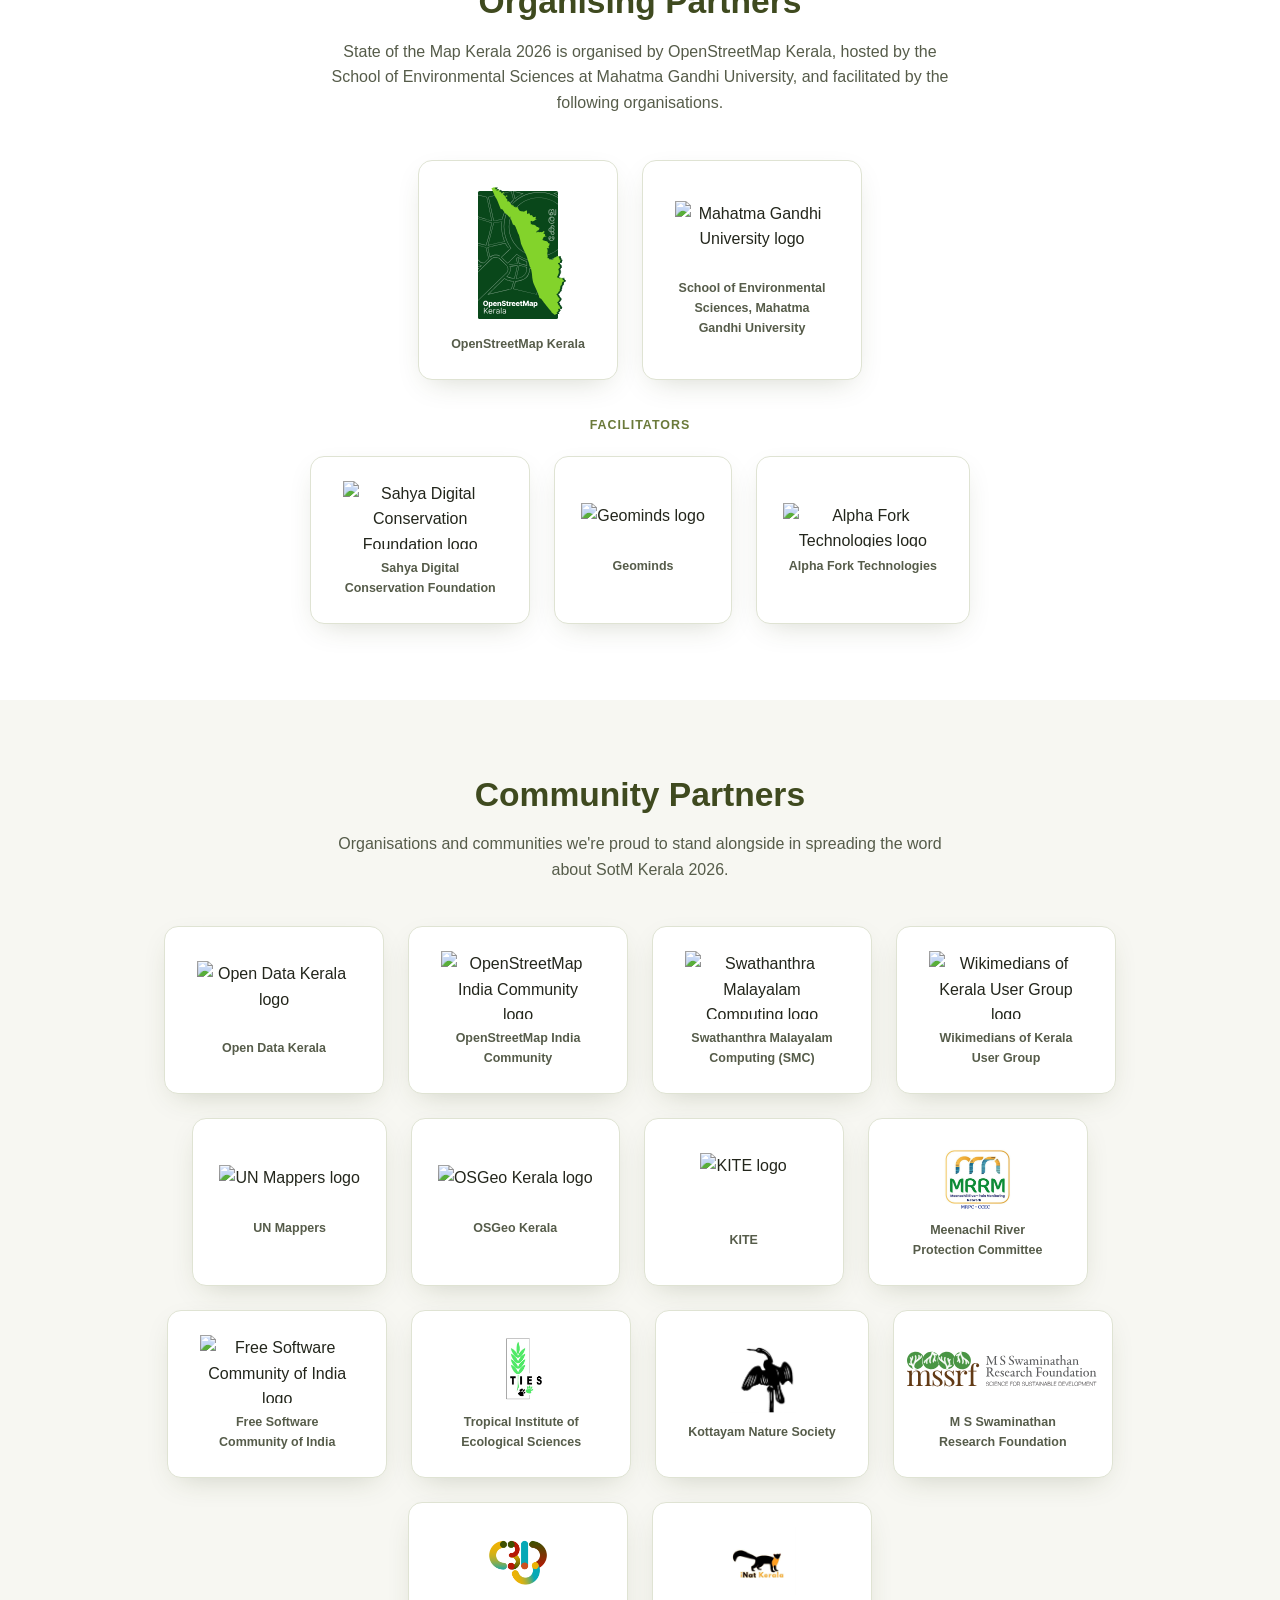
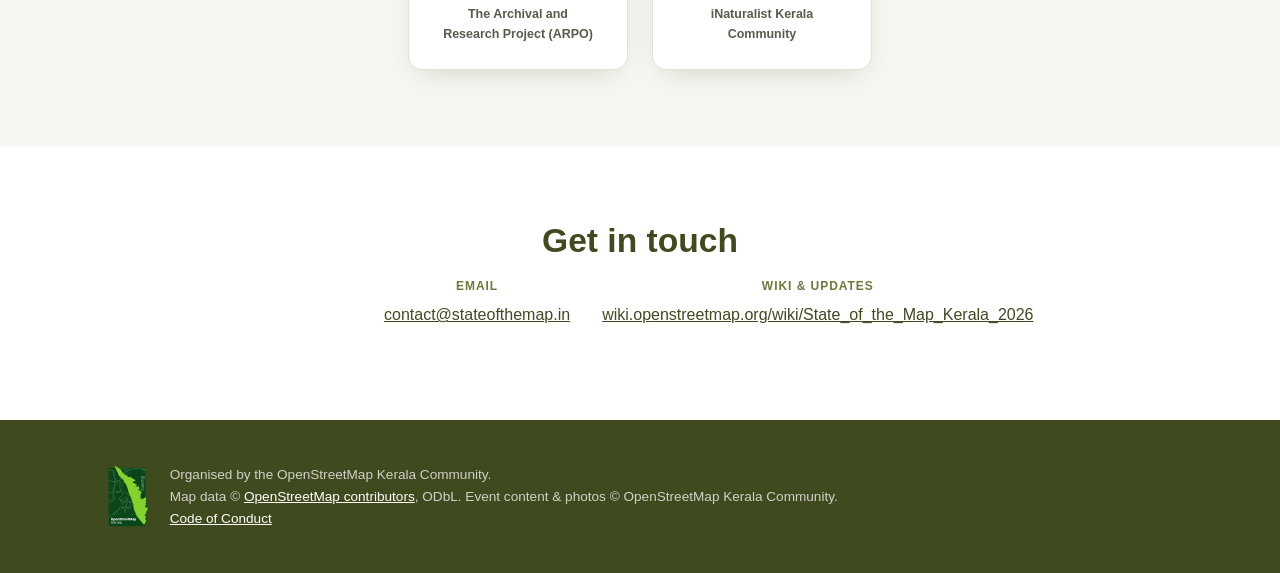
==== commit bacb21e0: "Add Code of Conduct link to the 2026 website Adds a "Read the Code of Conduct" button to the About s" ====
--- a/2026/Website/index.html
+++ b/2026/Website/index.html
@@ -98,6 +98,7 @@
         <h2>About the event</h2>
         <p>State of the Map Kerala is a regional gathering that brings together geospatial enthusiasts, mappers, developers, researchers and advocates of open data from across Kerala. It's a platform to exchange knowledge, share mapping experience, and explore new tools &mdash; through talks, workshops, mapping parties and panel discussions.</p>
         <p>The 2026 edition in Kottayam is the third regional State of the Map hosted by the community, following <a href="https://wiki.openstreetmap.org/wiki/State_of_the_Map_Kerala_2024">Wayanad&nbsp;2024</a> and <a href="https://wiki.openstreetmap.org/wiki/State_of_the_Map_Kerala_2025">Kannur&nbsp;2025</a>.</p>
+        <p><a class="btn btn-ghost" href="https://wiki.openstreetmap.org/wiki/State_of_the_Map_Kerala_2026/code-of-conduct" target="_blank" rel="noopener">Read the Code of Conduct</a></p>
       </div>
       <div class="col">
         <h2>About OpenStreetMap Kerala</h2>
@@ -436,7 +437,8 @@
   <div class="wrap footer-inner">
     <img src="assets/logo.svg" alt="OpenStreetMap Kerala logo" class="footer-logo">
     <p>Organised by the OpenStreetMap Kerala Community.<br>
-    Map data &copy; <a href="https://www.openstreetmap.org/copyright" target="_blank" rel="noopener">OpenStreetMap contributors</a>, ODbL. Event content &amp; photos &copy; OpenStreetMap Kerala Community.</p>
+    Map data &copy; <a href="https://www.openstreetmap.org/copyright" target="_blank" rel="noopener">OpenStreetMap contributors</a>, ODbL. Event content &amp; photos &copy; OpenStreetMap Kerala Community.<br>
+    <a href="https://wiki.openstreetmap.org/wiki/State_of_the_Map_Kerala_2026/code-of-conduct" target="_blank" rel="noopener">Code of Conduct</a></p>
   </div>
 </footer>
 
--- a/2026/Website/assets/css/style.css
+++ b/2026/Website/assets/css/style.css
@@ -447,6 +447,45 @@
 .sched-posters { margin-top: 44px; }
 .sched-posters .poster-track-viewport { height: 220px; }
 .sched-posters .poster-slide { height: 220px; }
+
+.poster-slide-clickable { cursor: zoom-in; }
+
+.poster-lightbox {
+  position: fixed;
+  inset: 0;
+  background: rgba(35, 38, 28, 0.88);
+  display: flex;
+  align-items: center;
+  justify-content: center;
+  padding: 40px;
+  z-index: 1000;
+}
+.poster-lightbox[hidden] { display: none; }
+.poster-lightbox img {
+  max-width: 90vw;
+  max-height: 90vh;
+  object-fit: contain;
+  border-radius: var(--radius);
+  box-shadow: 0 20px 60px -10px rgba(0, 0, 0, 0.5);
+}
+.poster-lightbox-close {
+  position: absolute;
+  top: 20px;
+  right: 24px;
+  width: 42px;
+  height: 42px;
+  border-radius: 50%;
+  border: none;
+  background: var(--white);
+  color: var(--green-dark);
+  font-size: 1.8rem;
+  line-height: 1;
+  cursor: pointer;
+  display: flex;
+  align-items: center;
+  justify-content: center;
+}
+.poster-lightbox-close:hover { background: var(--green-light); }
 .sched-day:last-of-type { margin-bottom: 0; }
 .sched-day-head { text-align: center; margin-bottom: 22px; }
 .sched-day-head h3 { font-size: 1.3rem; margin: 10px 0 0; }
